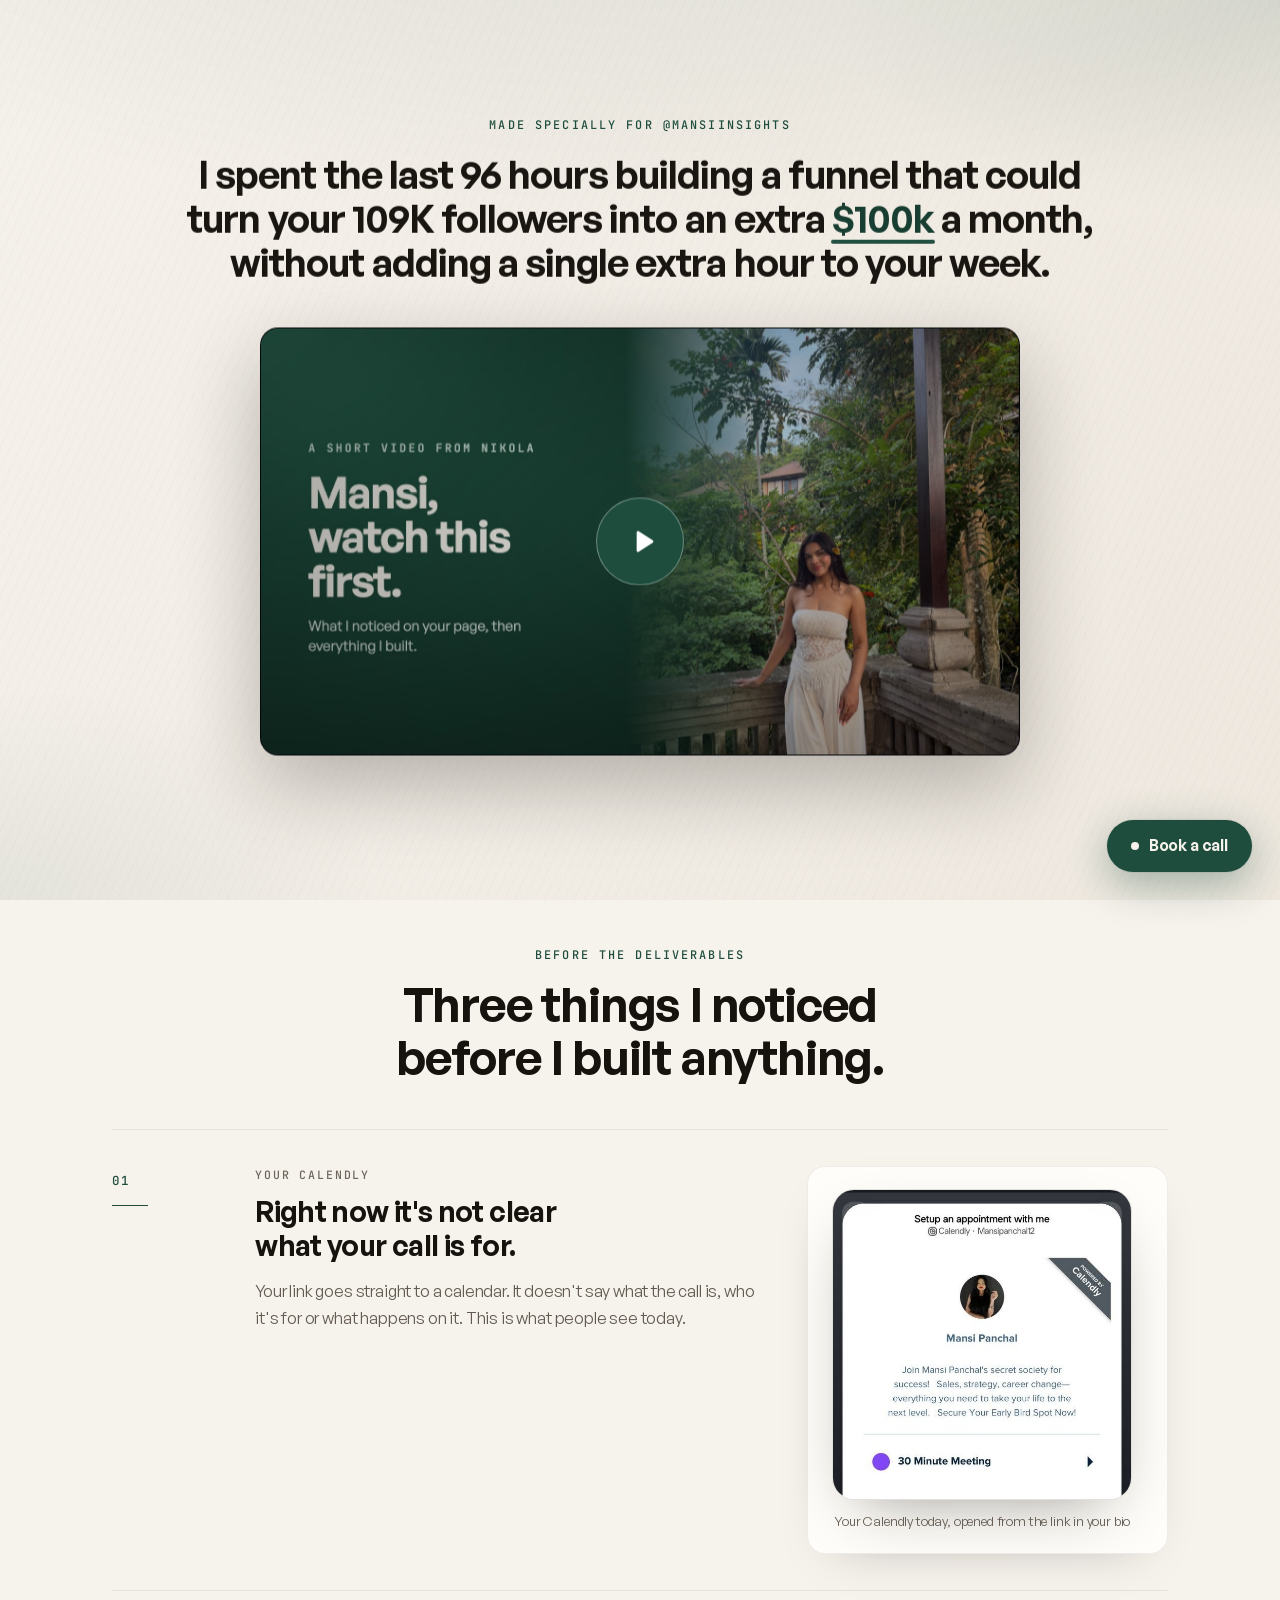
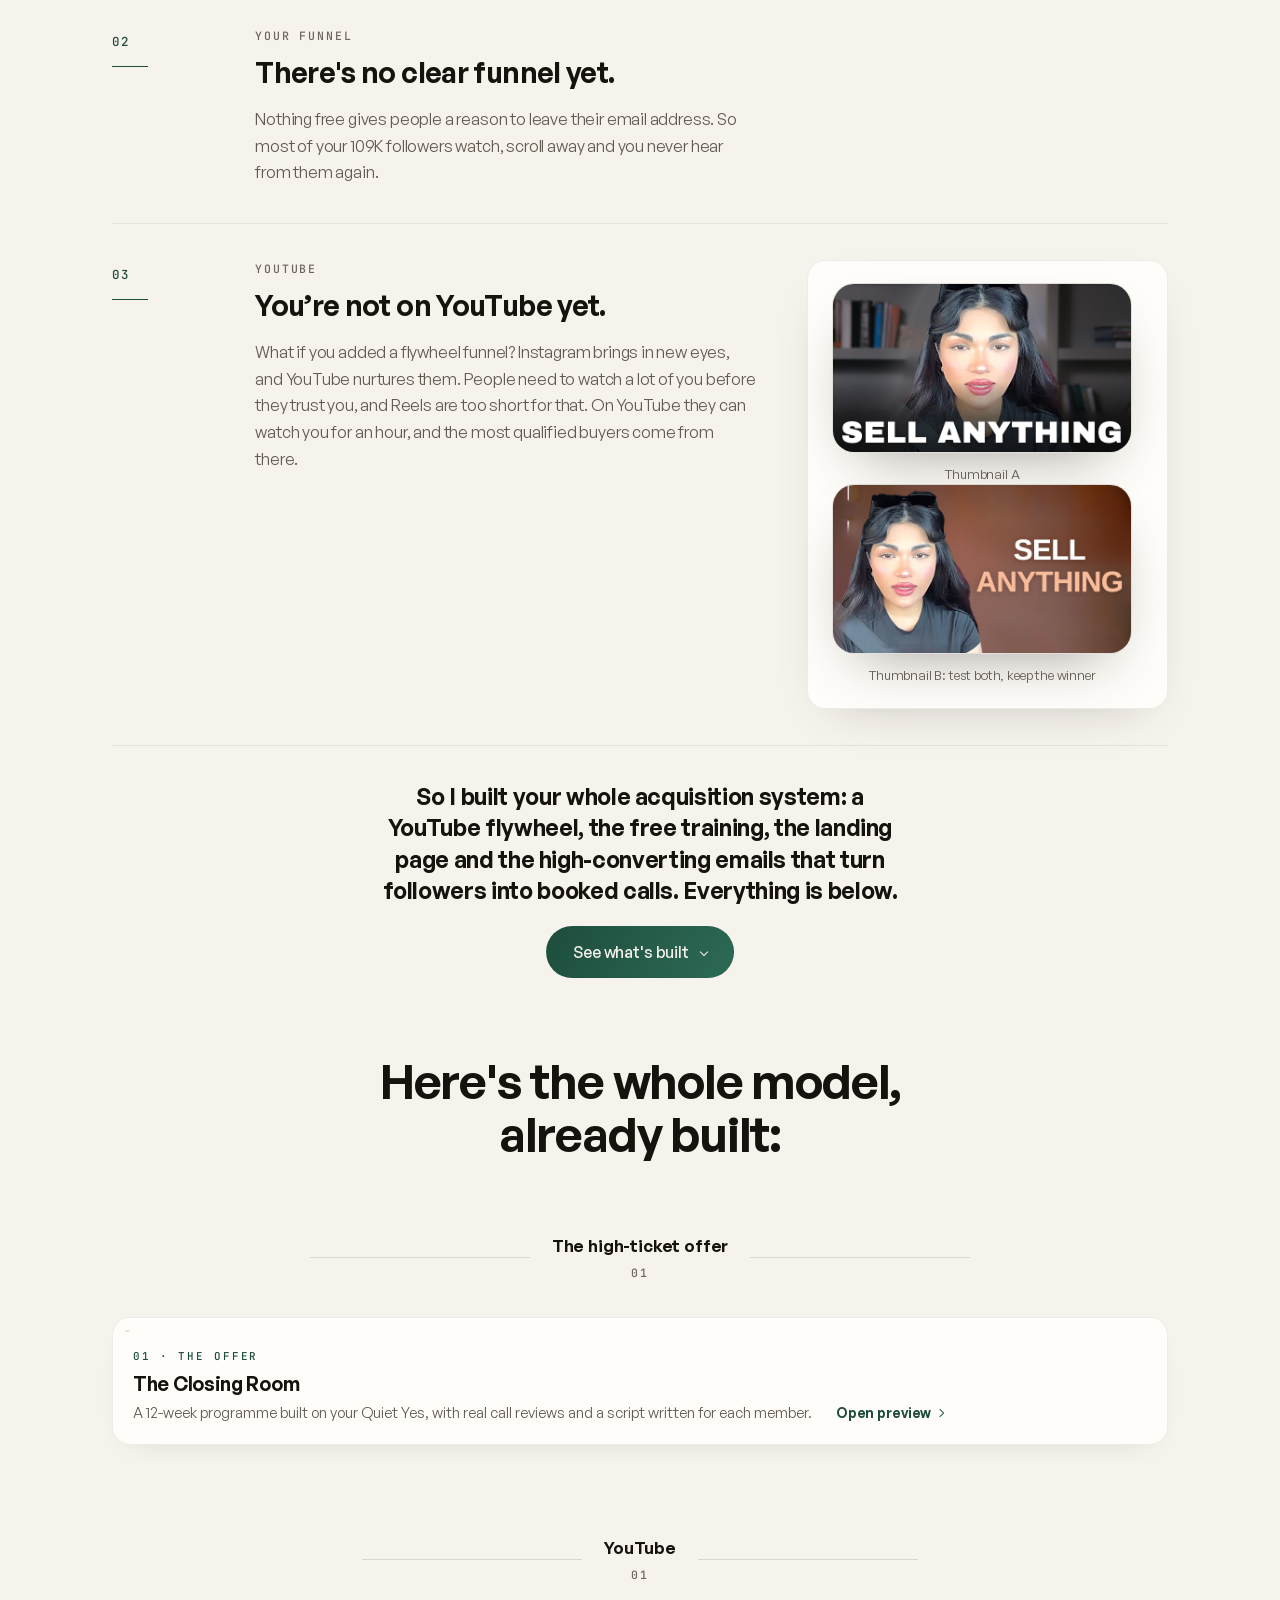
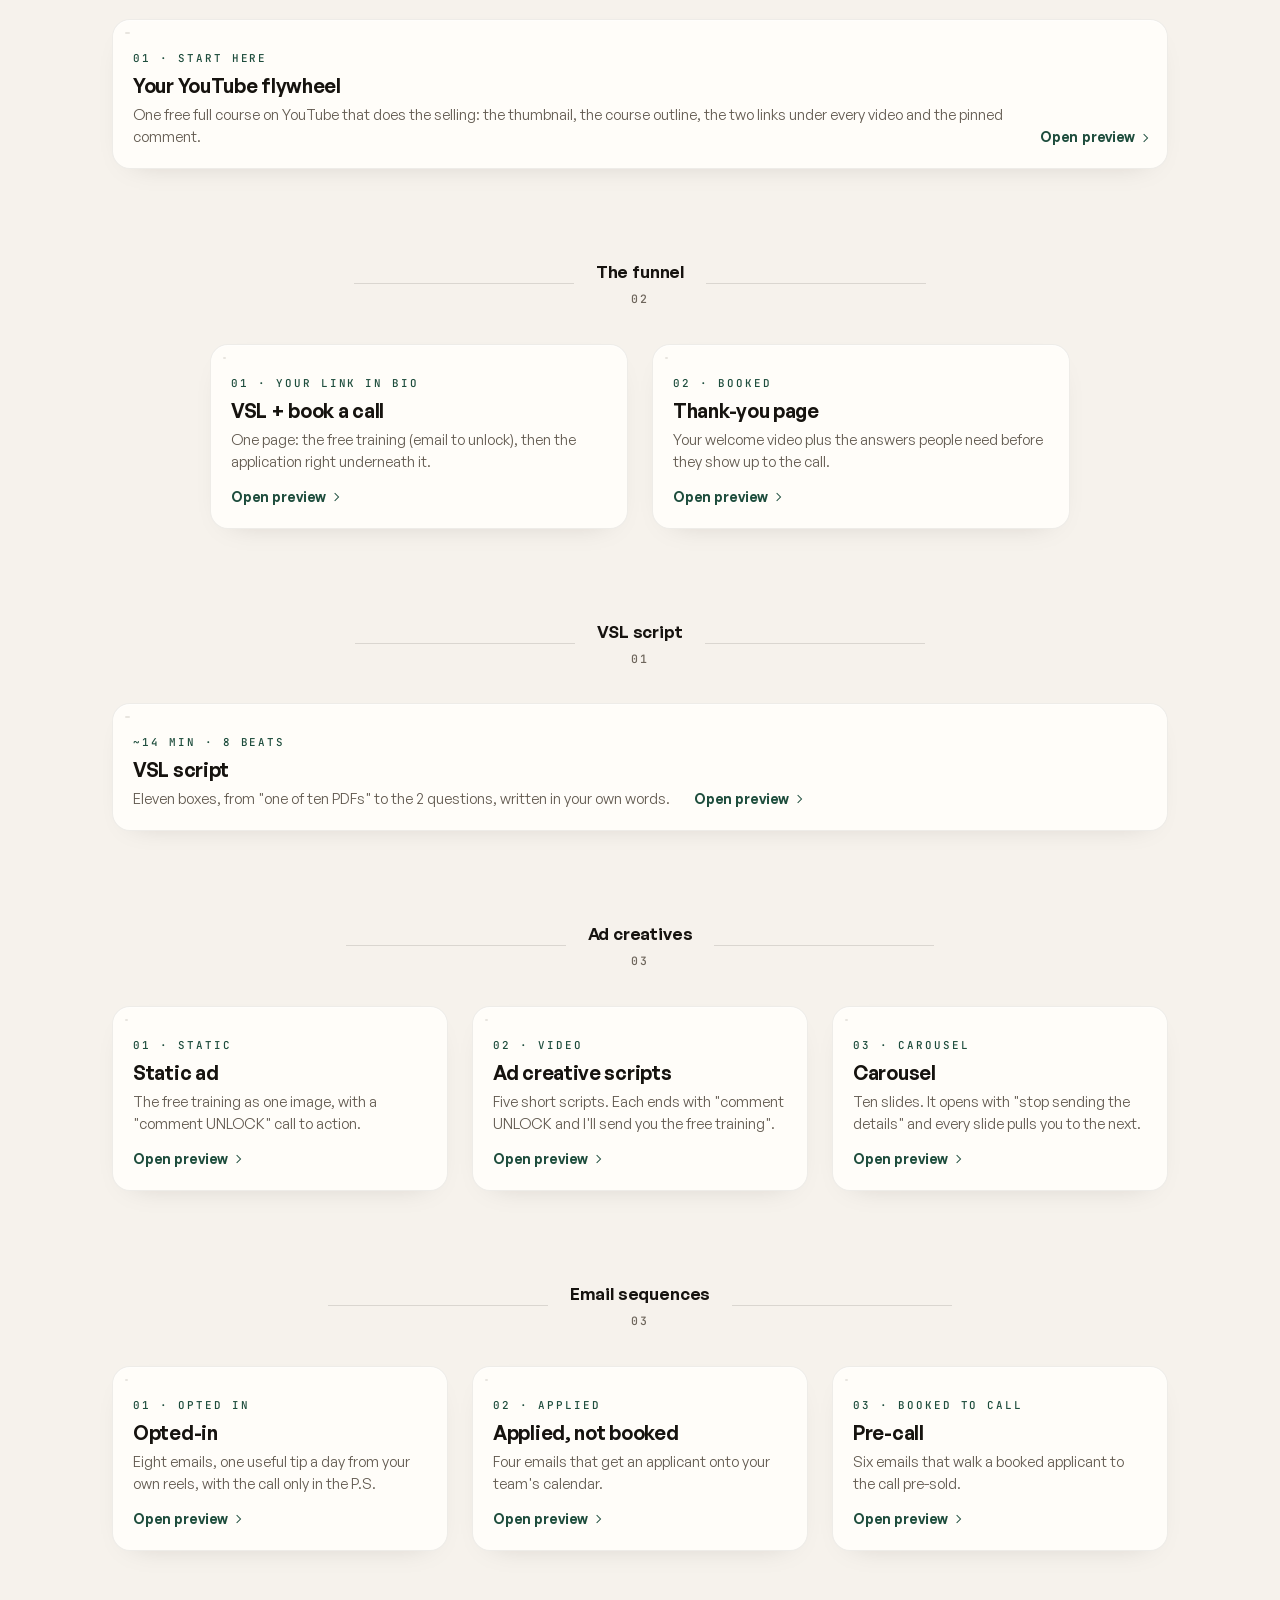
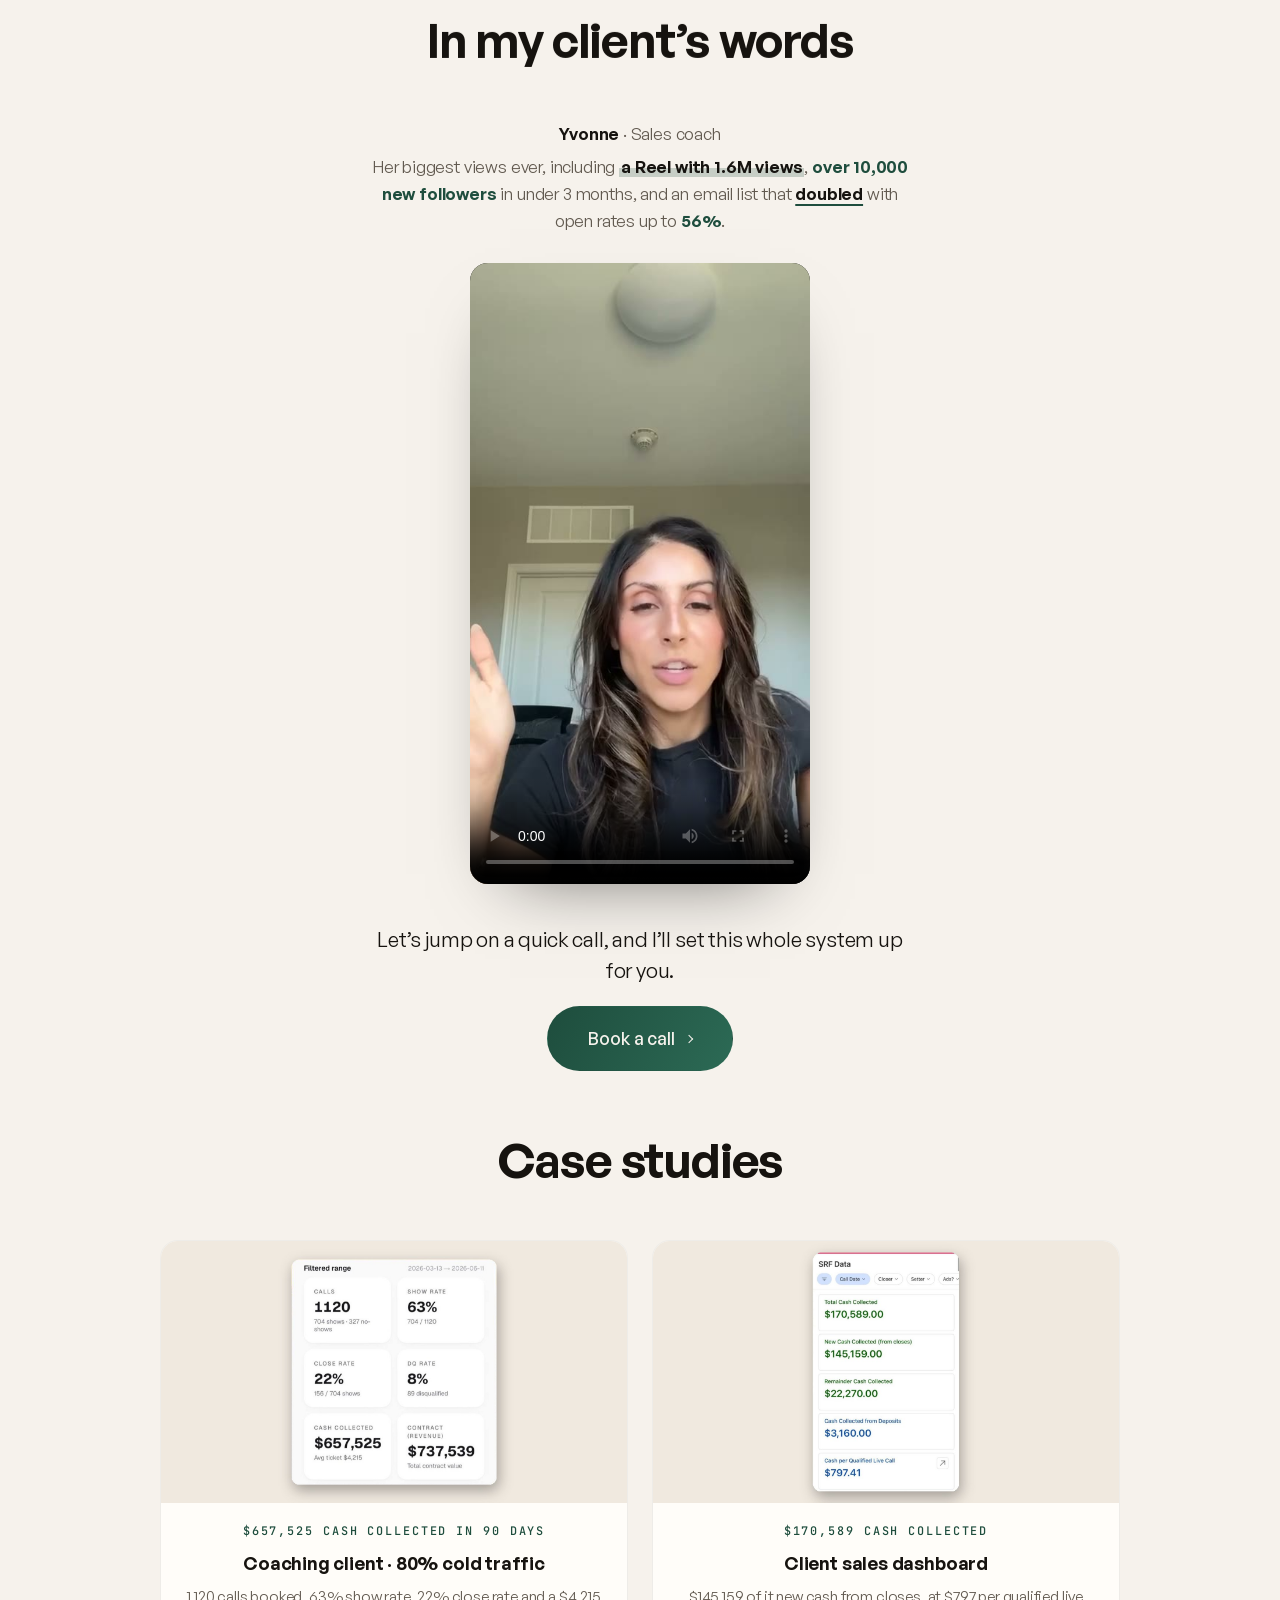
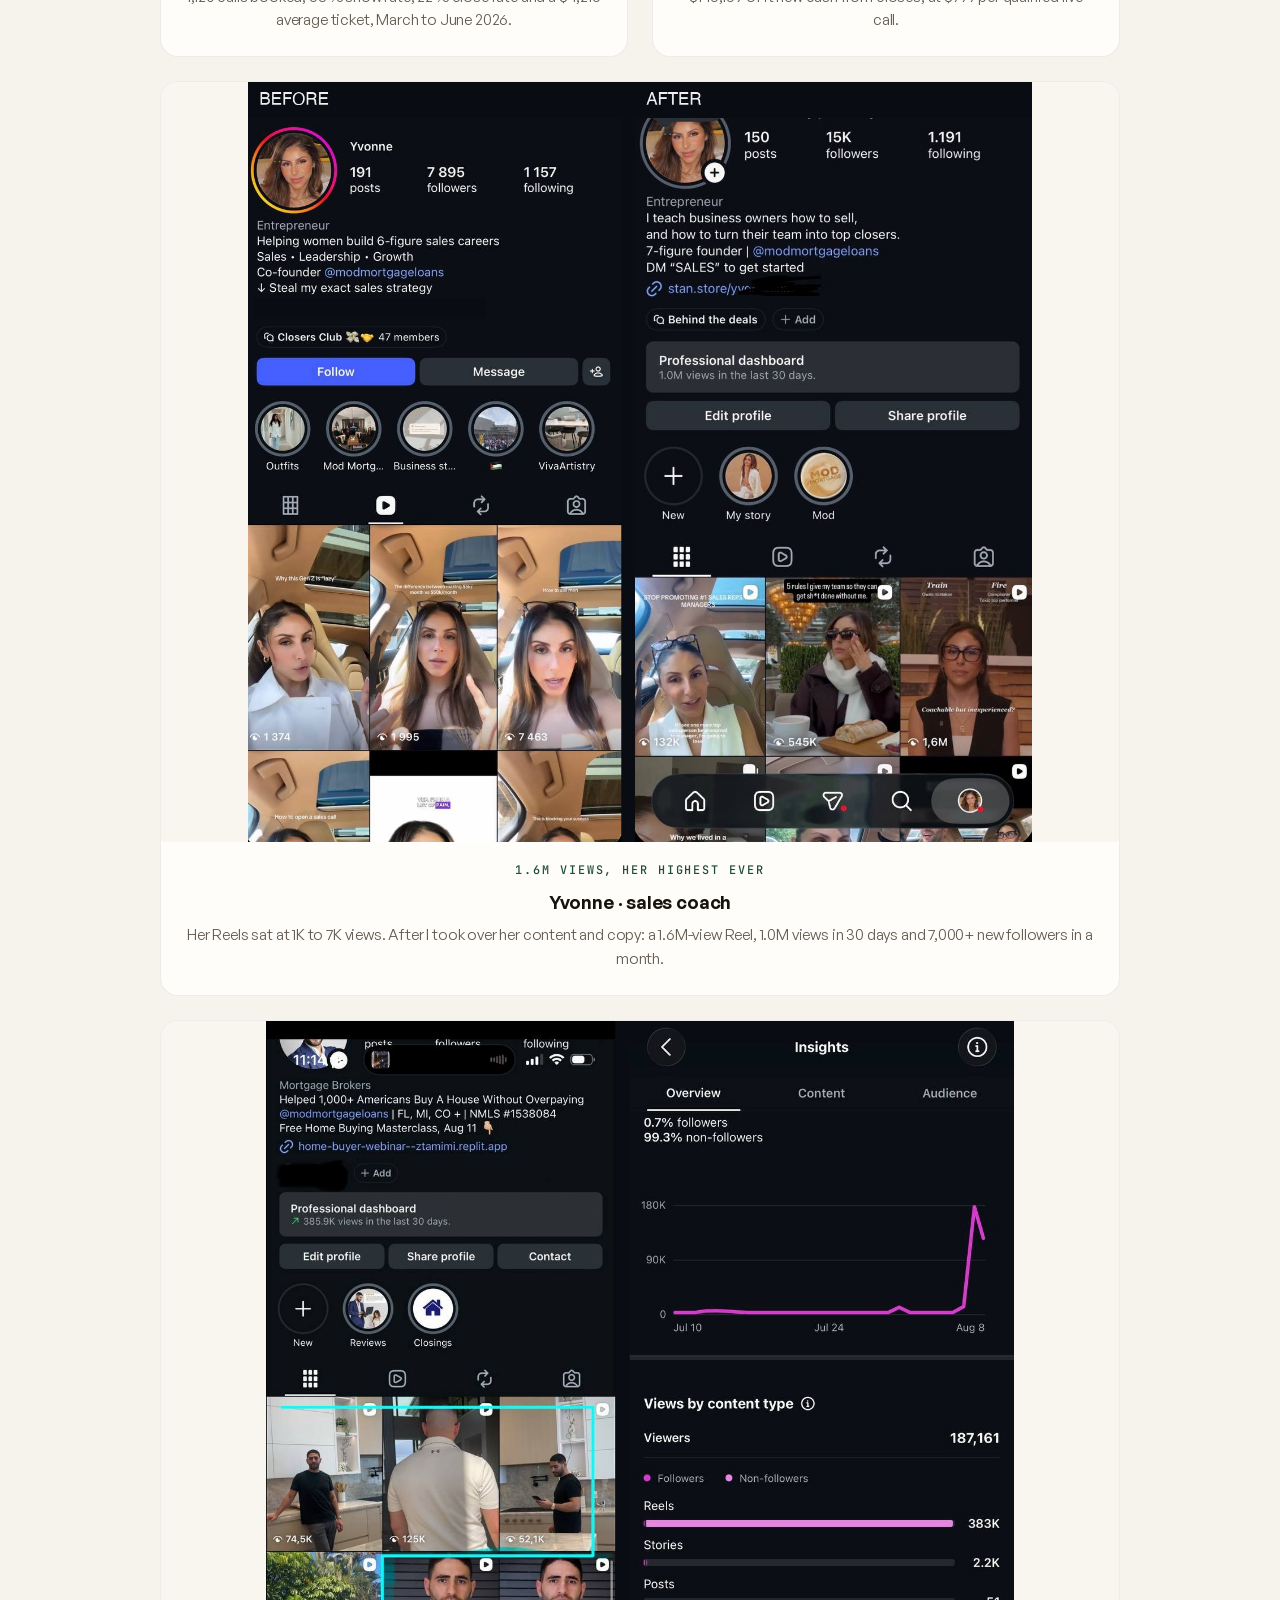
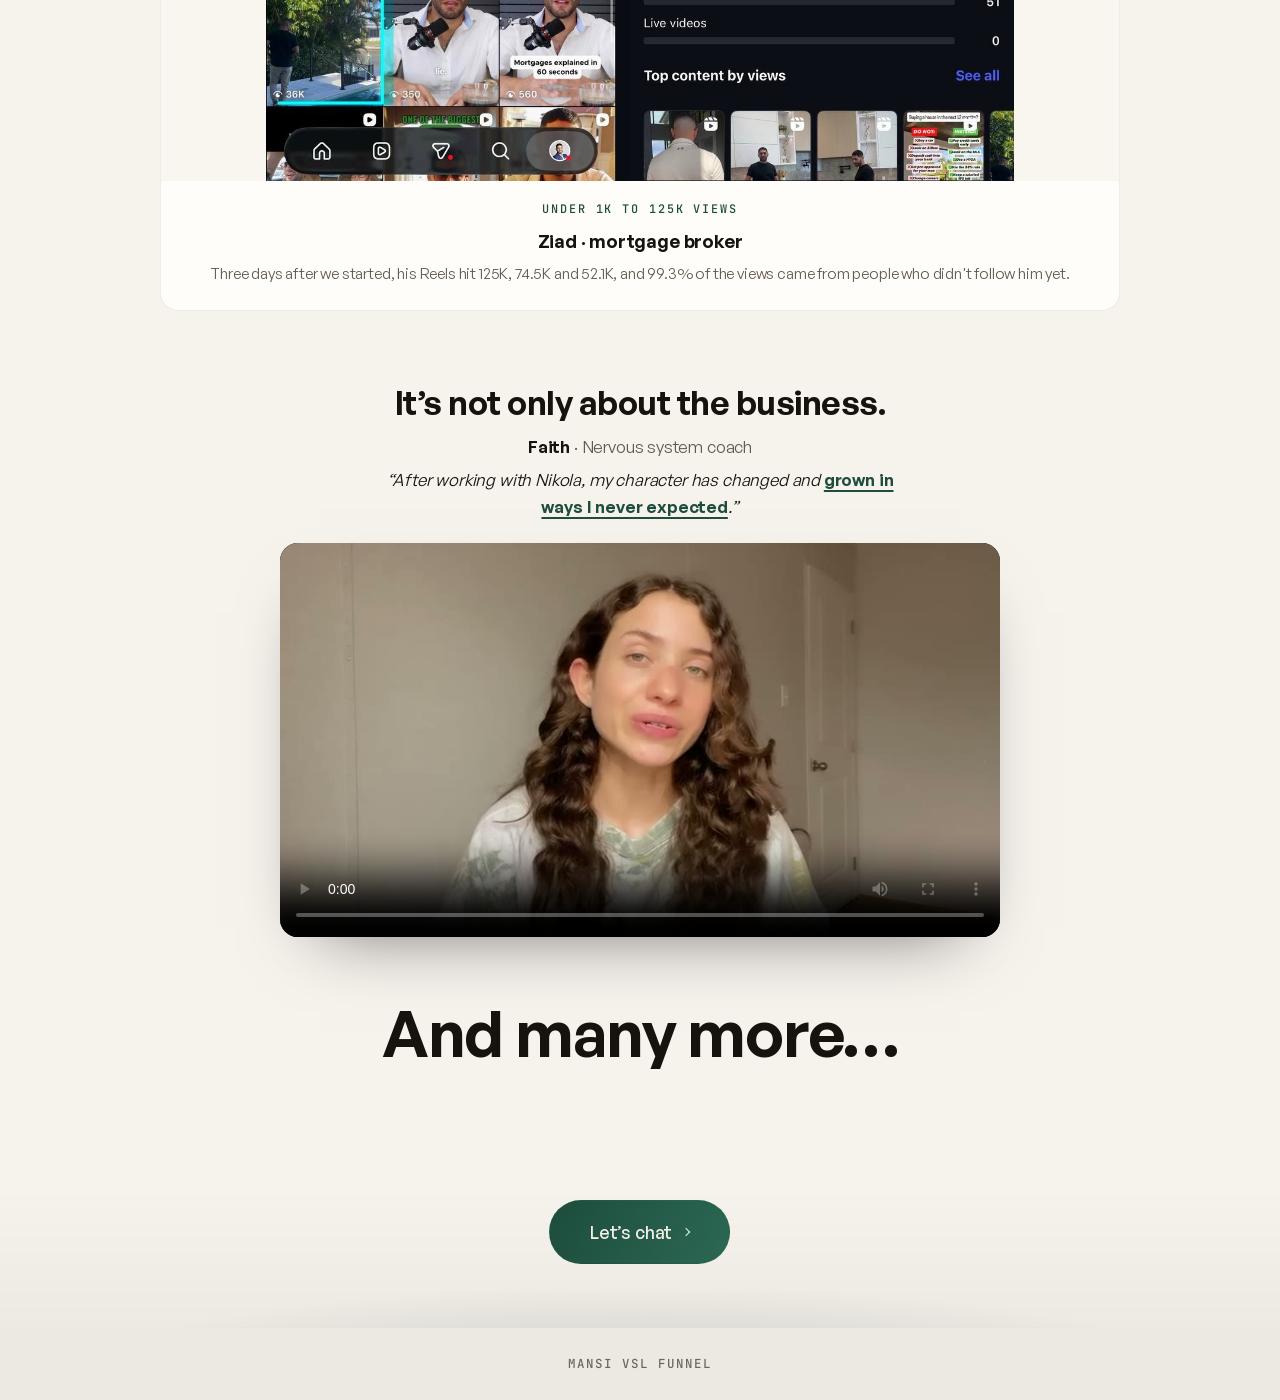
==== index.html @ 877d3e2f "Landing: Ravi-order template in Mansi colours" ====
<!doctype html>
<html lang="en">
<head>
  <meta charset="utf-8" />
  <meta name="viewport" content="width=device-width, initial-scale=1" />
  <title>Mansi VSL Funnel</title>
  <meta name="description" content="Mansi, adding an additional $100k/mo to your personal brand" />
  <meta name="robots" content="noindex" />
  <meta property="og:title" content="Mansi, adding an additional $100k/mo to your personal brand" />
  <meta property="og:description" content="Mansi, adding an additional $100k/mo to your personal brand" />
  <meta property="og:image" content="https://nikola424.github.io/for-mansi/og.png" />
  <meta property="og:image:width" content="1200" />
  <meta property="og:image:height" content="630" />
  <meta property="og:url" content="https://nikola424.github.io/for-mansi/" />
  <meta property="og:type" content="website" />
  <meta name="twitter:card" content="summary_large_image" />
  <meta name="twitter:title" content="Mansi, adding an additional $100k/mo to your personal brand" />
  <meta name="twitter:image" content="https://nikola424.github.io/for-mansi/og.png" />
  <!-- Generated per build from the PROSPECT'S logo: node scripts/make_favicon.js {folder} -->
  <link rel="icon" href="assets/img/favicon.png" type="image/png" />
  <link rel="apple-touch-icon" href="assets/img/apple-touch-icon.png" />
  <script>document.documentElement.className += " js";</script>
  <link rel="preconnect" href="https://calendly.com" crossorigin />
  <link rel="preconnect" href="https://assets.calendly.com" crossorigin />
  <link rel="stylesheet" href="assets/vendor/lenis.css" />
  <link rel="stylesheet" href="styles.css" />
  <script>
    /* ================= SENDER OPTIONS (edit these, nothing else) =================
       heroEmbed   : Loom share URL, Wistia media id/URL, or any iframe src. Empty = native player (assets/video/hero.mp4).
       calendly    : your Calendly event URL. Embedded inline in the "Book a call" section.
       mode        : "funnel" (default, prospect already sells high ticket)
                     | "unaware" (no high-ticket offer yet: shows the designed offer card, swaps the headline, and adds the on-page bridge that walks the creator from "what problem?" to "show me the funnel").
       brand       : optional agency branding. logo (path/URL) and/or name for the top-left lockup; url; footer line.
       caseStudies : optional. [{ youtube: "VIDEO_ID" | image: "path", result: "$48k in 30 days", title: "...", text: "..." }]
    ============================================================================== */
    window.PITCH_CONFIG = {
      heroEmbed: "",
      calendly: "https://calendly.com/nikola-monetisebetter/discovery",
      mode: (new URLSearchParams(location.search).get("mode") || "unaware"),
      brand: { logo: "", name: "", url: "", footer: "" },
      caseStudies: [
        { image: "assets/img/cases/funnel-90d.jpg", result: "$657,525 cash collected in 90 days", title: "Coaching client · 80% cold traffic", text: "1,120 calls booked, 63% show rate, 22% close rate and a $4,215 average ticket, March to June 2026." },
        { image: "assets/img/cases/cash-dashboard.jpg", result: "$170,589 cash collected", title: "Client sales dashboard", text: "$145,159 of it new cash from closes, at $797 per qualified live call." },
        { wide: true, image: "assets/img/cases/yvonne.jpg", result: "1.6M views, her highest ever", title: "Yvonne · sales coach", text: "Her Reels sat at 1K to 7K views. After I took over her content and copy: a 1.6M-view Reel, 1.0M views in 30 days and 7,000+ new followers in a month." },
        { wide: true, image: "assets/img/cases/ziad.jpg", result: "Under 1K to 125K views", title: "Ziad · mortgage broker", text: "Three days after we started, his Reels hit 125K, 74.5K and 52.1K, and 99.3% of the views came from people who didn't follow him yet." }
      ]
    };
  </script>
</head>
<body>
  <main id="top">
    <!-- ============================ HERO ============================ -->
    <section class="hero section" id="hero">
      <div class="agency-bar" id="agency-bar"></div>

      <!-- photo-swarm signature: overlay above the already-visible hero, pointer-events none -->
      <div class="swarm" id="swarm" aria-hidden="true">
        <div class="swarm__ph" style="--ox:-60vw;--oy:-40vh;--ix:-34vw;--iy:-18vh;--r:-8deg;left:50%;top:50%"><img src="assets/img/swarm-1.jpg" alt="" /></div>
        <div class="swarm__ph" style="--ox:60vw;--oy:-40vh;--ix:30vw;--iy:-18vh;--r:8deg;left:50%;top:50%"><img src="assets/img/swarm-2.jpg" alt="" /></div>
        <div class="swarm__ph" style="--ox:-70vw;--oy:10vh;--ix:-38vw;--iy:8vh;--r:-5deg;left:50%;top:50%"><img src="assets/img/swarm-3.jpg" alt="" /></div>
        <div class="swarm__ph" style="--ox:70vw;--oy:10vh;--ix:34vw;--iy:8vh;--r:5deg;left:50%;top:50%"><img src="assets/img/swarm-4.jpg" alt="" /></div>
        <div class="swarm__ph" style="--ox:-55vw;--oy:60vh;--ix:-26vw;--iy:34vh;--r:-6deg;left:50%;top:50%"><img src="assets/img/swarm-5.jpg" alt="" /></div>
        <div class="swarm__ph" style="--ox:55vw;--oy:60vh;--ix:22vw;--iy:34vh;--r:6deg;left:50%;top:50%"><img src="assets/img/swarm-6.jpg" alt="" /></div>
      </div>

      <div class="hero__inner container">
        <p class="eyebrow reveal">Made specially for @mansiinsights</p>
        <h1 class="hero__title reveal" data-mode="funnel">I spent the last 96 hours building a funnel that could turn your 109K followers into an extra <span class="mark">$100k</span> a month, without adding a single extra hour to your week.</h1>
        <h1 class="hero__title reveal" data-mode="unaware" hidden>I spent the last 96 hours building a funnel that could turn your 109K followers into an extra <span class="mark">$100k</span> a month, without adding a single extra hour to your week.</h1>

        <!-- Hero video: Loom / Wistia embed when PITCH_CONFIG.heroEmbed is set, else the native player -->
        <div class="hplayer reveal">
          <div class="hplayer__stage" id="hp-stage" data-state="idle">
            <video class="hplayer__video" id="hp-video" playsinline preload="metadata" muted
                   poster="assets/img/hero-poster.jpg">
              <source src="assets/video/hero.mp4" type="video/mp4" />
              <track id="hp-track" kind="captions" src="assets/video/hero.vtt" srclang="en" label="English" />
            </video>

            <span class="hplayer__scrim" aria-hidden="true"></span>

            <button class="hplayer__big" id="hp-big" type="button" aria-label="Play video">
              <span class="hplayer__big-glow" aria-hidden="true"></span>
              <svg viewBox="0 0 24 24" aria-hidden="true"><path d="M8 5.14v13.72a1 1 0 0 0 1.53.85l10.5-6.86a1 1 0 0 0 0-1.7L9.53 4.3A1 1 0 0 0 8 5.14z"/></svg>
            </button>

            <div class="hplayer__cc" id="hp-cc-text" aria-live="polite"></div>

            <div class="hplayer__bar" id="hp-bar">
              <button class="hp-btn hp-btn--pp" id="hp-play" type="button" aria-label="Play / pause">
                <svg class="hp-i-pause" viewBox="0 0 24 24" aria-hidden="true"><rect x="6" y="5" width="4" height="14" rx="1.2"/><rect x="14" y="5" width="4" height="14" rx="1.2"/></svg>
                <svg class="hp-i-play" viewBox="0 0 24 24" aria-hidden="true"><path d="M8 5.14v13.72a1 1 0 0 0 1.53.85l10.5-6.86a1 1 0 0 0 0-1.7L9.53 4.3A1 1 0 0 0 8 5.14z"/></svg>
              </button>
              <span class="hp-time" id="hp-cur">0:00</span>
              <div class="hp-scrub" id="hp-scrub" role="slider" aria-label="Seek" aria-valuemin="0" aria-valuemax="100" aria-valuenow="0" tabindex="0">
                <div class="hp-scrub__track"><div class="hp-scrub__buf" id="hp-buf"></div><div class="hp-scrub__fill" id="hp-fill"></div></div>
                <div class="hp-scrub__knob" id="hp-knob"></div>
              </div>
              <span class="hp-time hp-time--dur" id="hp-dur">0:00</span>
              <div class="hp-speed">
                <button class="hp-btn hp-btn--speed" id="hp-speed-btn" type="button" aria-label="Playback speed">1.5&times;</button>
                <div class="hp-speed__menu" id="hp-speed-menu" role="menu">
                  <button data-rate="1" type="button" role="menuitem">1&times;</button>
                  <button data-rate="1.25" type="button" role="menuitem">1.25&times;</button>
                  <button data-rate="1.5" class="is-on" type="button" role="menuitem">1.5&times;</button>
                  <button data-rate="2" type="button" role="menuitem">2&times;</button>
                </div>
              </div>
              <button class="hp-btn hp-btn--mute" id="hp-mute" type="button" aria-label="Unmute" aria-pressed="false">
                <svg class="hp-i-muted" viewBox="0 0 24 24" aria-hidden="true"><path d="M4 9v6h4l5 4V5L8 9H4z"/><path d="M17 9.5l4.5 5M21.5 9.5l-4.5 5"/></svg>
                <svg class="hp-i-sound" viewBox="0 0 24 24" aria-hidden="true"><path d="M4 9v6h4l5 4V5L8 9H4z"/><path d="M16.5 8.5a5 5 0 0 1 0 7M19 6a9 9 0 0 1 0 12"/></svg>
              </button>
              <button class="hp-btn hp-btn--full" id="hp-full" type="button" aria-label="Fullscreen">
                <svg viewBox="0 0 24 24" aria-hidden="true"><path d="M8 4H4v4M16 4h4v4M8 20H4v-4M16 20h4v-4"/></svg>
              </button>
            </div>
          </div>
        </div>

        <div class="hero__actions reveal">
          <a class="btn btn--ghost" href="#deliverables" data-mode="funnel">See the deliverables <span class="arrow-down" aria-hidden="true"></span></a>
          <a class="btn btn--ghost" href="#bridge" data-mode="unaware" hidden>Start here <span class="arrow-down" aria-hidden="true"></span></a>
        </div>
      </div>
    </section>

    <!-- ====================== BRIDGE (unaware mode only) ====================== -->
    <section class="section bridge" id="bridge" data-mode="unaware" hidden>
      <div class="container">
        <div class="bridge__head">
          <p class="eyebrow reveal">Before the deliverables</p>
          <h2 class="section__title bridge__title reveal">Three things I noticed<br />before I built anything.</h2>
        </div>

        <article class="beat reveal">
          <div class="beat__num"><span class="beat__idx">01</span><span class="beat__rule"></span></div>
          <div class="beat__copy">
            <p class="beat__kicker">Your Calendly</p>
            <h3 class="beat__title">Right now it's not clear what your call is for.</h3>
            <p class="beat__text">Your link goes straight to a calendar. It doesn't say what the call is, who it's for or what happens on it. This is what people see today.</p>
          </div>
          <div class="beat__aside">
            <figure class="shot"><img src="assets/img/her-calendly.jpg" alt="Mansi's current Calendly page, seen from her link in bio" loading="lazy" /><figcaption>Your Calendly today, opened from the link in your bio</figcaption></figure>
          </div>
        </article>

        <article class="beat reveal">
          <div class="beat__num"><span class="beat__idx">02</span><span class="beat__rule"></span></div>
          <div class="beat__copy">
            <p class="beat__kicker">Your funnel</p>
            <h3 class="beat__title">There's no clear funnel yet.</h3>
            <p class="beat__text">Nothing free gives people a reason to leave their email address. So most of your 109K followers watch, scroll away and you never hear from them again.</p>
          </div>
        </article>

        <article class="beat reveal">
          <div class="beat__num"><span class="beat__idx">03</span><span class="beat__rule"></span></div>
          <div class="beat__copy">
            <p class="beat__kicker">YouTube</p>
            <h3 class="beat__title">You&rsquo;re not on YouTube yet.</h3>
            <p class="beat__text">What if you added a flywheel funnel? Instagram brings in new eyes, and YouTube nurtures them. People need to watch a lot of you before they trust you, and Reels are too short for that. On YouTube they can watch you for an hour, and the most qualified buyers come from there.</p>
          </div>
          <div class="beat__aside">
            <figure class="shot shot--wide"><img src="assets/img/course-thumb.jpg" alt="Thumbnail for Mansi's free full course, option A" loading="lazy" /><figcaption>Thumbnail A</figcaption></figure>
            <figure class="shot shot--wide"><img src="assets/img/course-thumb-2.jpg" alt="Thumbnail for Mansi's free full course, option B" loading="lazy" /><figcaption>Thumbnail B: test both, keep the winner</figcaption></figure>
          </div>
        </article>

        <div class="bridge__close reveal">
          <p class="bridge__closing">So I built your whole acquisition system: a YouTube flywheel, the free training, the landing page and the high-converting emails that turn followers into booked calls. Everything is below.</p>
          <a class="btn btn--primary" href="#deliverables">See what's built <span class="arrow-down" aria-hidden="true"></span></a>
        </div>
      </div>
    </section>

    <!-- ======================= DELIVERABLES ======================== -->
    <section class="section deliverables" id="deliverables">
      <div class="container">
        <h2 class="section__title deliverables__title reveal" data-mode="funnel">Here are the<br />sample deliverables:</h2>
        <h2 class="section__title deliverables__title reveal" data-mode="unaware" hidden>Here's the whole model,<br />already built:</h2>

                <div class="group" data-mode="unaware" hidden>
          <div class="group__head reveal">
            <span class="group__rule"></span>
            <span class="group__meta"><span class="group__label">The high-ticket offer</span><span class="group__count">01</span></span>
            <span class="group__rule"></span>
          </div>
          <div class="grid grid--1">
            <button class="pcard pcard--wide reveal" data-title="The high-ticket offer" data-embed="offer/?v=1792692544">
              <span class="thumb thumb--wide"><span class="thumb__bar"><i></i><i></i><i></i><span class="thumb__url">closingroom.ae/the-closing-room</span></span><img class="thumb__img" src="assets/img/offer-preview.jpg" alt="The Closing Room preview" loading="lazy" /></span>
              <span class="pcard__body"><span><span class="pcard__kicker">01 · The offer</span><span class="pcard__title">The Closing Room</span><span class="pcard__desc">A 12-week programme built on your Quiet Yes, with real call reviews and a script written for each member.</span></span><span class="pcard__link">Open preview <span class="arrow" aria-hidden="true"></span></span></span>
            </button>
          </div>
        </div>

        <div class="group">
          <div class="group__head reveal">
            <span class="group__rule"></span>
            <span class="group__meta"><span class="group__label">YouTube</span><span class="group__count">01</span></span>
            <span class="group__rule"></span>
          </div>
          <div class="grid grid--1">
            <button class="pcard pcard--wide reveal" data-title="Your YouTube flywheel" data-embed="youtube-flywheel/?v=1792692544">
              <span class="thumb thumb--wide"><span class="thumb__bar"><i></i><i></i><i></i><span class="thumb__url">your free full course</span></span><img class="thumb__img" src="assets/img/flywheel-preview.jpg" alt="YouTube flywheel preview" loading="lazy" /></span>
              <span class="pcard__body"><span><span class="pcard__kicker">01 · Start here</span><span class="pcard__title">Your YouTube flywheel</span><span class="pcard__desc">One free full course on YouTube that does the selling: the thumbnail, the course outline, the two links under every video and the pinned comment.</span></span><span class="pcard__link">Open preview <span class="arrow" aria-hidden="true"></span></span></span>
            </button>
          </div>
        </div>

        <div class="group">
          <div class="group__head reveal">
            <span class="group__rule"></span>
            <span class="group__meta"><span class="group__label">The funnel</span><span class="group__count">02</span></span>
            <span class="group__rule"></span>
          </div>
          <div class="grid grid--2">
            <button class="pcard reveal" data-title="VSL + book a call" data-embed="vsl/?v=1792692544">
              <span class="thumb"><span class="thumb__bar"><i></i><i></i><i></i><span class="thumb__url">closingroom.ae/training</span></span><img class="thumb__img" src="assets/img/vsl-preview.jpg?v=1792692544" alt="VSL sales page preview" loading="lazy" /></span>
              <span class="pcard__body"><span><span class="pcard__kicker">01 · Your link in bio</span><span class="pcard__title">VSL + book a call</span><span class="pcard__desc">One page: the free training (email to unlock), then the application right underneath it.</span></span><span class="pcard__link">Open preview <span class="arrow" aria-hidden="true"></span></span></span>
            </button>
            <button class="pcard reveal" data-title="Thank-you page" data-embed="thank-you/?v=1792692544">
              <span class="thumb"><span class="thumb__bar"><i></i><i></i><i></i><span class="thumb__url">closingroom.ae/booked</span></span><img class="thumb__img" src="assets/img/thankyou-preview.jpg" alt="Thank-you page preview" loading="lazy" /></span>
              <span class="pcard__body"><span><span class="pcard__kicker">02 · Booked</span><span class="pcard__title">Thank-you page</span><span class="pcard__desc">Your welcome video plus the answers people need before they show up to the call.</span></span><span class="pcard__link">Open preview <span class="arrow" aria-hidden="true"></span></span></span>
            </button>
          </div>
        </div>

        <div class="group">
          <div class="group__head reveal">
            <span class="group__rule"></span>
            <span class="group__meta"><span class="group__label">VSL script</span><span class="group__count">01</span></span>
            <span class="group__rule"></span>
          </div>
          <div class="grid grid--1">
            <button class="pcard pcard--wide reveal" data-title="VSL script" data-embed="vsl-script/?v=1792692544">
              <span class="thumb thumb--wide"><span class="thumb__bar"><i></i><i></i><i></i><span class="thumb__url">script · 8 beats</span></span><img class="thumb__img" src="assets/img/vslscript-preview.jpg" alt="VSL script preview" loading="lazy" /></span>
              <span class="pcard__body"><span><span class="pcard__kicker">~14 min · 8 beats</span><span class="pcard__title">VSL script</span><span class="pcard__desc">Eleven boxes, from "one of ten PDFs" to the 2 questions, written in your own words.</span></span><span class="pcard__link">Open preview <span class="arrow" aria-hidden="true"></span></span></span>
            </button>
          </div>
        </div>

        <div class="group">
          <div class="group__head reveal">
            <span class="group__rule"></span>
            <span class="group__meta"><span class="group__label">Ad creatives</span><span class="group__count">03</span></span>
            <span class="group__rule"></span>
          </div>
          <div class="grid grid--3">
            <button class="pcard reveal" data-title="Static ad" data-embed="static-ad/?v=1792692544" data-noanim>
              <span class="thumb"><span class="thumb__bar"><i></i><i></i><i></i><span class="thumb__url">instagram.com/mansiinsights</span></span><img class="thumb__img" src="assets/img/static-ad-preview.jpg" alt="Static ad preview" loading="lazy" /></span>
              <span class="pcard__body"><span><span class="pcard__kicker">01 · Static</span><span class="pcard__title">Static ad</span><span class="pcard__desc">The free training as one image, with a "comment UNLOCK" call to action.</span></span><span class="pcard__link">Open preview <span class="arrow" aria-hidden="true"></span></span></span>
            </button>
            <button class="pcard reveal" data-title="Ad creative scripts" data-embed="ad-scripts/?v=1792692544">
              <span class="thumb"><span class="thumb__bar"><i></i><i></i><i></i><span class="thumb__url">scripts · 5 angles</span></span><img class="thumb__img" src="assets/img/adscripts-preview.jpg" alt="Ad creative scripts preview" loading="lazy" /></span>
              <span class="pcard__body"><span><span class="pcard__kicker">02 · Video</span><span class="pcard__title">Ad creative scripts</span><span class="pcard__desc">Five short scripts. Each ends with "comment UNLOCK and I'll send you the free training".</span></span><span class="pcard__link">Open preview <span class="arrow" aria-hidden="true"></span></span></span>
            </button>
            <button class="pcard reveal" data-title="Instagram carousel" data-embed="carousel/phone/?v=1792692544" data-noanim>
              <span class="thumb"><span class="thumb__bar"><i></i><i></i><i></i><span class="thumb__url">instagram.com/mansiinsights</span></span><img class="thumb__img" src="assets/img/carousel-preview.jpg" alt="Carousel preview" loading="lazy" /></span>
              <span class="pcard__body"><span><span class="pcard__kicker">03 · Carousel</span><span class="pcard__title">Carousel</span><span class="pcard__desc">Ten slides. It opens with "stop sending the details" and every slide pulls you to the next.</span></span><span class="pcard__link">Open preview <span class="arrow" aria-hidden="true"></span></span></span>
            </button>
          </div>
        </div>

        <div class="group">
          <div class="group__head reveal">
            <span class="group__rule"></span>
            <span class="group__meta"><span class="group__label">Email sequences</span><span class="group__count">03</span></span>
            <span class="group__rule"></span>
          </div>
          <div class="grid grid--3">
            <button class="pcard reveal" data-title="Opted-in email sequence" data-embed="opted-in/?v=1792692544">
              <span class="thumb"><span class="thumb__bar"><i></i><i></i><i></i><span class="thumb__url">sequence · 8 emails</span></span><img class="thumb__img" src="assets/img/optedin-preview.jpg" alt="Opted-in preview" loading="lazy" /></span>
              <span class="pcard__body"><span><span class="pcard__kicker">01 · Opted in</span><span class="pcard__title">Opted-in</span><span class="pcard__desc">Eight emails, one useful tip a day from your own reels, with the call only in the P.S.</span></span><span class="pcard__link">Open preview <span class="arrow" aria-hidden="true"></span></span></span>
            </button>
            <button class="pcard reveal" data-title="Applied-not-booked email sequence" data-embed="applied-not-booked/?v=1792692544">
              <span class="thumb"><span class="thumb__bar"><i></i><i></i><i></i><span class="thumb__url">sequence · 4 emails</span></span><img class="thumb__img" src="assets/img/anb-preview.jpg" alt="Applied, not booked preview" loading="lazy" /></span>
              <span class="pcard__body"><span><span class="pcard__kicker">02 · Applied</span><span class="pcard__title">Applied, not booked</span><span class="pcard__desc">Four emails that get an applicant onto your team's calendar.</span></span><span class="pcard__link">Open preview <span class="arrow" aria-hidden="true"></span></span></span>
            </button>
            <button class="pcard reveal" data-title="Pre-call email sequence" data-embed="pre-call/?v=1792692544">
              <span class="thumb"><span class="thumb__bar"><i></i><i></i><i></i><span class="thumb__url">sequence · 6 emails</span></span><img class="thumb__img" src="assets/img/precall-preview.jpg" alt="Pre-call preview" loading="lazy" /></span>
              <span class="pcard__body"><span><span class="pcard__kicker">03 · Booked to call</span><span class="pcard__title">Pre-call</span><span class="pcard__desc">Six emails that walk a booked applicant to the call pre-sold.</span></span><span class="pcard__link">Open preview <span class="arrow" aria-hidden="true"></span></span></span>
            </button>
          </div>
        </div>
      </div>
    </section>

    <!-- ========================= CLIENT TESTIMONIAL ========================= -->
    <section class="section testimonial" id="testimonial">
      <div class="container">
        <h2 class="section__title case-studies__title reveal">In my client&rsquo;s words</h2>
        <div class="vt-head reveal">
          <p class="vt-who"><b>Yvonne</b> &middot; Sales coach</p>
          <p class="vt-desc">Her biggest views ever, including <span class="hl-bg">a Reel with 1.6M views</span>, <span class="hl">over 10,000 new followers</span> in under 3 months, and an email list that <u class="ul">doubled</u> with open rates up to <span class="hl">56%</span>.</p>
        </div>
        <figure class="vt reveal">
          <video controls playsinline preload="metadata" poster="assets/img/testimonial-poster.jpg" src="assets/video/testimonial.mp4"></video>
        </figure>
        <div class="vt-cta reveal"><p class="vt-cta__line">Let&rsquo;s jump on a quick call, and I&rsquo;ll set this whole system up for you.</p><a class="btn btn--primary" href="https://calendly.com/nikola-monetisebetter/discovery" target="_blank" rel="noopener">Book a call <span class="arrow" aria-hidden="true"></span></a></div>
      </div>
      <style>
        .vt-cta { display: flex; flex-direction: column; align-items: center; gap: 20px; margin-top: 40px; text-align: center; }
        .vt-cta__line { margin: 0; max-width: 46ch; font-size: clamp(1.1rem, 2.2vw, 1.3rem); line-height: 1.5; color: var(--text); }
        .vt-cta .btn { font-size: 1.1rem; padding: 18px 40px; }
        .testimonial { padding-top: 0; }
        .vt-head { max-width: 760px; margin: 0 auto 28px; text-align: center; display: grid; gap: 8px; }
        .vt-who { margin: 0; font-size: 1.05rem; color: var(--text-2); }
        .vt-who b { color: var(--text); }
        .vt-desc { margin: 0 auto; max-width: 54ch; font-size: 1.05rem; line-height: 1.6; color: var(--text-2); }
        .vt-desc .hl, .vt-desc .hl-bg, .vt-desc .ul { font-weight: 700; color: var(--text); }
        .vt-desc .hl { color: var(--accent); }
        .vt-desc .hl-bg { background: linear-gradient(transparent 55%, color-mix(in srgb, var(--accent) 22%, transparent) 55%); padding: 0 2px; }
        .vt-desc .ul { text-decoration: underline; text-decoration-color: var(--accent); text-decoration-thickness: 2px; text-underline-offset: 4px; }
        .vt { max-width: 340px; margin: 0 auto; display: grid; gap: 16px; }
        .vt video { width: 100%; aspect-ratio: 464 / 848; border-radius: var(--radius); background: #000; display: block; box-shadow: 0 30px 70px -40px rgba(0,0,0,.6); }
        .vt figcaption { text-align: center; font-size: 1rem; line-height: 1.55; color: var(--text-2); }
      </style>
    </section>

    <section class="section case-studies" id="case-studies">
      <div class="container">
        <h2 class="section__title case-studies__title reveal">Case studies</h2>
        <div class="cs-grid"></div>
        <div class="faith reveal">
          <p class="faith-k">It&rsquo;s not only about the business.</p>
          <p class="faith-who"><b>Faith</b> &middot; Nervous system coach</p>
          <p class="faith-desc">&ldquo;After working with Nikola, my character has changed and <span class="fu fu--b">grown in ways I never expected</span>.&rdquo;</p>
          <video controls playsinline preload="metadata" poster="assets/img/faith-poster.jpg" src="assets/video/faith.mp4"></video>
        </div>
        <style>
          .faith { max-width: 720px; margin: clamp(48px, 8vh, 80px) auto 0; text-align: center; display: grid; gap: 8px; }
          .faith-k { margin: 0 0 4px; font-family: var(--display); font-weight: 700; font-size: clamp(1.5rem, 3.5vw, 2.1rem); letter-spacing: -0.015em; line-height: 1.15; color: var(--text); }
          .faith-who { margin: 0; font-size: 1.05rem; color: var(--text-2); }
          .faith-who b { color: var(--text); }
          .faith-desc { margin: 0 auto 14px; max-width: 54ch; font-size: 1.05rem; line-height: 1.6; color: var(--text-2); }
          .faith-desc { font-style: italic; color: var(--text); }
          .faith .fu { text-decoration: underline; text-decoration-color: var(--accent); text-decoration-thickness: 3px; text-underline-offset: 6px; }
          .faith .fu--b { font-weight: 700; font-style: normal; color: var(--accent); text-decoration-thickness: 2px; text-underline-offset: 4px; }
          .faith video { width: 100%; aspect-ratio: 848 / 464; border-radius: var(--radius); background: #000; display: block; box-shadow: 0 30px 70px -40px rgba(0,0,0,.6); }
        </style>
        <p class="cs-more reveal">And many more&hellip;</p>
        <style>.cs-more { margin: clamp(40px, 7vh, 72px) 0 0; text-align: center; font-family: var(--display); font-weight: 700; font-size: clamp(2.2rem, 6vw, 4rem); letter-spacing: -0.02em; line-height: 1.05; color: var(--text); }</style>
      </div>
    </section>

    <section class="section cta" id="cta">
      <div class="container cta__wrap">
        <a class="btn btn--primary cta__btn reveal" href="https://calendly.com/nikola-monetisebetter/discovery" target="_blank" rel="noopener">Let&rsquo;s chat <span class="arrow" aria-hidden="true"></span></a>
        <style>.cta__btn { margin-top: 8px; font-size: 1.1rem; padding: 18px 40px; }</style>
      </div>
    </section>
  </main>

  <!-- ========================== STICKY CTA ======================== -->
  <a class="stickycta" id="sticky-cta" href="https://calendly.com/nikola-monetisebetter/discovery" target="_blank" rel="noopener">
    <span class="stickycta__dot" aria-hidden="true"></span>
    <span class="stickycta__label">Book a call</span>
  </a>

  <!-- ============================ FOOTER ========================== -->
  <footer class="footer">
    <div class="container footer__inner">
      <span class="footer__note" id="footer-note">Mansi VSL Funnel</span>
    </div>
  </footer>

  <!-- ============================ LIGHTBOX ======================== -->
  <div class="lightbox" id="lightbox" aria-hidden="true" role="dialog" aria-modal="true" aria-label="Deliverable preview">
    <button class="lightbox__close" id="lightbox-close" aria-label="Close preview">&times;</button>
    <div class="lightbox__inner">
      <div class="lightbox__stage" id="lightbox-stage"></div>
      <p class="lightbox__title" id="lightbox-title"></p>
    </div>
  </div>

  <script>
    // mode switch (funnel | unaware): an element shows when its data-mode list contains the mode
    (function () {
      var m = (window.PITCH_CONFIG && window.PITCH_CONFIG.mode) || "funnel";
      document.querySelectorAll("[data-mode]").forEach(function (el) { el.hidden = el.getAttribute("data-mode").split(/\s+/).indexOf(m) === -1; });
    })();
  </script>
  <script src="assets/vendor/lenis.min.js"></script>
  <script src="assets/vendor/gsap.min.js"></script>
  <script src="assets/vendor/ScrollTrigger.min.js"></script>
  <script src="main.js"></script>
</body>
</html>
---- assets/vendor/lenis.css ----
html.lenis,html.lenis body{height:auto}.lenis.lenis-smooth{scroll-behavior:auto!important}.lenis.lenis-smooth [data-lenis-prevent]{overscroll-behavior:contain}.lenis.lenis-stopped{overflow:hidden}.lenis.lenis-smooth iframe{pointer-events:none}
---- styles.css ----
/* =========================================================================
   Mansi Panchal · pitch site (system A, Nikola's wrapper)
   Light, quiet luxury: warm ivory paper, ink, one deep emerald (her
   green-suit portrait). General Sans + JetBrains Mono eyebrows.
   ========================================================================= */

@font-face { font-family: "General Sans"; src: url("assets/fonts/general-sans-400.woff2") format("woff2"); font-weight: 400; font-style: normal; font-display: swap; }
@font-face { font-family: "General Sans"; src: url("assets/fonts/general-sans-500.woff2") format("woff2"); font-weight: 500; font-style: normal; font-display: swap; }
@font-face { font-family: "General Sans"; src: url("assets/fonts/general-sans-600.woff2") format("woff2"); font-weight: 600 700; font-style: normal; font-display: swap; }
@font-face { font-family: "JetBrains Mono"; src: url("assets/fonts/jbmono-500.woff2") format("woff2"); font-weight: 400 600; font-style: normal; font-display: swap; }

:root {
  --bg: #f6f2ec;
  --bg-2: #efe9e0;
  --surface: #fffdf9;
  --surface-2: #f9f5ef;
  --line: rgba(22, 19, 15, 0.12);
  --line-soft: rgba(22, 19, 15, 0.07);

  --text: #16130f;
  --text-2: #625a50;
  --text-3: #6e665c;

  --accent: #1e4d3d;
  --accent-2: #2c6a55;
  --accent-deep: #153a2e;
  --accent-ink: #f6f2ec;
  --accent-soft: rgba(30, 77, 61, 0.10);

  --font: "General Sans", -apple-system, BlinkMacSystemFont, "SF Pro Display", "Segoe UI", Roboto, Helvetica, Arial, sans-serif;
  --display: "General Sans", -apple-system, BlinkMacSystemFont, sans-serif;
  --mono: "JetBrains Mono", ui-monospace, SFMono-Regular, Menlo, monospace;

  --container: 1120px;
  --gutter: clamp(20px, 5vw, 32px);
  --section-y: clamp(48px, 7vh, 84px);
  --radius: 18px;
  --ease: cubic-bezier(0.16, 1, 0.3, 1);
}

/* --------------------------------- Base --------------------------------- */
[hidden] { display: none !important; } /* mode-switched elements must stay hidden even when a component sets display */
* { box-sizing: border-box; }
html { background: var(--bg); -webkit-text-size-adjust: 100%; }
/* page canvas: light corner tech-frame accents + brushed diagonal streaks (gradients.md #10 + #9) */
body::before { content: ""; position: fixed; inset: 0; z-index: -2; pointer-events: none;
  background:
    radial-gradient(60% 40% at 100% 0%, rgba(30, 77, 61, 0.10), transparent 60%),
    radial-gradient(50% 40% at 0% 100%, rgba(30, 77, 61, 0.07), transparent 60%),
    repeating-linear-gradient(115deg, rgba(22, 19, 15, 0.018) 0 1px, transparent 1px 9px),
    linear-gradient(115deg, var(--bg), var(--bg-2)); }
body::after { content: ""; position: fixed; inset: 0; z-index: -1; pointer-events: none; opacity: 0.035;
  background-image: url("data:image/svg+xml,%3Csvg xmlns='http://www.w3.org/2000/svg' width='140' height='140'%3E%3Cfilter id='n'%3E%3CfeTurbulence type='fractalNoise' baseFrequency='0.8' numOctaves='2' stitchTiles='stitch'/%3E%3C/filter%3E%3Crect width='100%25' height='100%25' filter='url(%23n)'/%3E%3C/svg%3E"); background-size: 140px 140px; }
body {
  margin: 0;
  background: transparent;
  color: var(--text);
  font-family: var(--font);
  font-size: 17px;
  line-height: 1.5;
  letter-spacing: -0.01em;
  -webkit-font-smoothing: antialiased;
  -moz-osx-font-smoothing: grayscale;
  overflow-x: hidden;
}
img, svg { display: block; max-width: 100%; }
a { color: inherit; text-decoration: none; }
::selection { background: var(--accent); color: var(--accent-ink); }

.container {
  width: 100%;
  max-width: var(--container);
  margin-inline: auto;
  padding-inline: var(--gutter);
}
.section { padding-block: var(--section-y); position: relative; }

/* ------------------------------ Typography ------------------------------ */
.eyebrow {
  margin: 0 0 18px;
  font-family: var(--mono);
  font-size: 0.74rem;
  font-weight: 500;
  letter-spacing: 0.18em;
  text-transform: uppercase;
  color: var(--accent);
}
.section__title {
  margin: 0;
  font-family: var(--display);
  font-size: clamp(2rem, 5vw, 3rem);
  font-weight: 700;
  line-height: 1.1;
  letter-spacing: -0.025em;
}

/* Small directional arrows */
.arrow, .arrow-down {
  display: inline-block;
  width: 6px;
  height: 6px;
  border-right: 1.6px solid currentColor;
  border-bottom: 1.6px solid currentColor;
  vertical-align: middle;
  margin-left: 7px;
  transition: transform 0.3s var(--ease);
}
.arrow { transform: rotate(-45deg); }
.arrow-down { transform: rotate(45deg); margin-left: 8px; }

/* -------------------------------- Reveal -------------------------------- */
.reveal {
  opacity: 0;
  transform: translateY(28px) scale(0.985);
  transition: opacity 1s var(--ease), transform 1s var(--ease);
  will-change: opacity, transform;
}
.reveal.is-in { opacity: 1; transform: none; }
.hero__inner .reveal:nth-child(1) { transition-delay: 0.05s; }
.hero__inner .reveal:nth-child(2) { transition-delay: 0.18s; }
.hero__inner .reveal:nth-child(3) { transition-delay: 0.3s; }

/* -------------------------------- Buttons ------------------------------- */
.btn {
  display: inline-flex;
  align-items: center;
  justify-content: center;
  gap: 4px;
  padding: 13px 26px;
  border-radius: 980px;
  font-size: 1rem;
  font-weight: 500;
  letter-spacing: -0.01em;
  border: 1px solid transparent;
  cursor: pointer;
  transition: transform 0.3s var(--ease), background 0.3s var(--ease),
    border-color 0.3s var(--ease), opacity 0.3s var(--ease), box-shadow 0.3s var(--ease);
}
.btn:active { transform: scale(0.97); }
.btn--primary { background: linear-gradient(120deg, var(--accent), var(--accent-2)); color: var(--accent-ink); position: relative; overflow: hidden; }
.btn--primary::after { content: ""; position: absolute; inset: 0; transform: translateX(-120%); background: linear-gradient(120deg, transparent, rgba(255, 255, 255, 0.28), transparent); transition: transform 0.6s var(--ease); }
.btn--primary:hover { transform: translateY(-2px); box-shadow: 0 14px 36px -10px rgba(30, 77, 61, 0.45); }
.btn--primary:hover::after { transform: translateX(120%); }
.btn--ghost { background: transparent; color: var(--text); border-color: var(--line); }
.btn--ghost:hover { border-color: var(--accent); color: var(--accent); transform: translateY(-2px); }
.btn--lg { padding: 17px 40px; font-size: 1.1rem; }

/* --------------------------------- Hero --------------------------------- */
.hero {
  text-align: center;
  padding-top: clamp(80px, 13vh, 148px);
  padding-bottom: clamp(24px, 4vh, 48px);
  overflow: hidden;
}
.hero::before {
  content: "";
  position: absolute;
  inset: -10% -5% 0 -5%;
  background: radial-gradient(120% 70% at 50% -10%, rgba(30, 77, 61, 0.10), transparent 60%);
  pointer-events: none;
  animation: glowDrift 16s ease-in-out infinite alternate;
}
.hero__inner { position: relative; }
.hero__title {
  margin: 0 auto;
  max-width: 1080px;
  font-family: var(--display);
  font-size: clamp(1.7rem, 3vw, 2.4rem);
  text-wrap: balance;
  font-weight: 700;
  line-height: 1.14;
  letter-spacing: -0.025em;
}
/* Word-by-word reveal (applied once JS splits the headline) */
.hero__title.split { opacity: 1; transform: none; transition: none; } /* the words carry the entrance; no transition on the h1 itself so GSAP never samples a half-way state */
.hero__title .word {
  display: inline-block;
  opacity: 0;
  transform: translateY(0.42em);
  filter: blur(6px);
  transition: opacity 0.7s var(--ease), transform 0.7s var(--ease), filter 0.7s var(--ease);
  will-change: opacity, transform, filter;
}
.hero__title.is-in .word { opacity: 1; transform: none; filter: blur(0); }

.mark { position: relative; white-space: nowrap; color: var(--accent-deep); }
.mark::after {
  content: "";
  position: absolute;
  left: -1px; right: -1px; bottom: -0.04em;
  height: 0.09em;
  background: var(--accent);
  border-radius: 3px;
  transform: scaleX(0);
  transform-origin: left;
  transition: transform 0.8s var(--ease) 0.5s;
}
.hero__title.is-in .mark::after { transform: scaleX(1); }

.hero__actions { margin-top: 40px; display: flex; justify-content: center; }
.hero__actions .arrow-down { animation: chevBob 2.2s var(--ease) infinite; }

/* -------------------------------- Player -------------------------------- */
.hplayer { margin: 44px auto 0; max-width: 760px; }
.hplayer__stage {
  position: relative; aspect-ratio: 16 / 9; border-radius: var(--radius);
  overflow: hidden; background: #05060a; border: 1px solid var(--line);
  box-shadow: 0 30px 80px rgba(22, 19, 15, 0.28);
}
.hplayer__video { position: absolute; inset: 0; width: 100%; height: 100%; object-fit: cover; display: block; background: #05060a; }

/* dark scrim behind the big play button (idle only) */
.hplayer__scrim { position: absolute; inset: 0; pointer-events: none; transition: opacity 0.45s var(--ease);
  background: radial-gradient(120% 120% at 50% 45%, rgba(0,0,0,0.12), rgba(0,0,0,0.55)); }
.hplayer__stage:not([data-state="idle"]) .hplayer__scrim { opacity: 0; }

/* big centered play */
.hplayer__big { position: absolute; top: 50%; left: 50%; transform: translate(-50%, -50%);
  width: 88px; height: 88px; border-radius: 50%; cursor: pointer; display: grid; place-items: center;
  border: 1px solid rgba(255,255,255,0.35); background: var(--accent); backdrop-filter: blur(8px);
  transition: transform 0.4s var(--ease), background 0.4s var(--ease), opacity 0.4s var(--ease), border-color 0.4s var(--ease); }
.hplayer__big svg { width: 32px; height: 32px; fill: #fff; margin-left: 4px; position: relative; z-index: 1; }
.hplayer__big-glow { position: absolute; inset: 0; border-radius: 50%; animation: hpPulse 2.8s ease-out infinite; }
.hplayer__big:hover { transform: translate(-50%, -50%) scale(1.07); background: var(--accent-2); border-color: #fff; }
.hplayer__stage:not([data-state="idle"]) .hplayer__big { opacity: 0; pointer-events: none; transform: translate(-50%, -50%) scale(0.8); }
@keyframes hpPulse { 0% { box-shadow: 0 0 0 0 rgba(44,106,85,0.45); } 70% { box-shadow: 0 0 0 22px rgba(44,106,85,0); } 100% { box-shadow: 0 0 0 0 rgba(44,106,85,0); } }

/* captions overlay */
.hplayer__cc { position: absolute; left: 50%; bottom: 76px; transform: translateX(-50%); max-width: 84%; text-align: center;
  font-size: clamp(0.9rem, 0.8rem + 0.5vw, 1.08rem); line-height: 1.4; color: #fff; pointer-events: none;
  transition: bottom 0.3s var(--ease); }
.hplayer__cc span { background: rgba(6,8,14,0.64); padding: 3px 10px; border-radius: 7px;
  -webkit-box-decoration-break: clone; box-decoration-break: clone; }
.hplayer__cc:empty { display: none; }
.hplayer__stage:hover .hplayer__cc, .hplayer__stage[data-state="paused"] .hplayer__cc { bottom: 82px; }

/* control bar */
.hplayer__bar { position: absolute; left: 0; right: 0; bottom: 0; z-index: 3; display: flex; align-items: center; gap: 12px;
  padding: 14px 16px; background: linear-gradient(to top, rgba(4,6,10,0.85), rgba(4,6,10,0.4) 60%, transparent);
  opacity: 0; transform: translateY(8px); transition: opacity 0.3s var(--ease), transform 0.3s var(--ease); }
.hplayer__stage:hover .hplayer__bar, .hplayer__stage[data-state="paused"] .hplayer__bar,
.hplayer__stage.hp-touch .hplayer__bar { opacity: 1; transform: none; }
.hplayer__stage[data-state="idle"] .hplayer__bar { opacity: 0; pointer-events: none; }

.hp-btn { width: 34px; height: 34px; flex: none; display: grid; place-items: center; border: none; background: transparent;
  color: #fff; cursor: pointer; border-radius: 8px; opacity: 0.82; transition: opacity 0.2s var(--ease), background 0.2s var(--ease); }
.hp-btn:hover { opacity: 1; background: rgba(255,255,255,0.1); }
.hp-btn svg { width: 20px; height: 20px; fill: #fff; }
.hp-btn--mute svg, .hp-btn--full svg { fill: none; stroke: #fff; stroke-width: 1.8; stroke-linecap: round; stroke-linejoin: round; }
.hp-i-play, .hp-i-sound { display: none; }
.hplayer__stage[data-state="paused"] .hp-i-pause, .hplayer__stage[data-state="idle"] .hp-i-pause { display: none; }
.hplayer__stage[data-state="paused"] .hp-i-play, .hplayer__stage[data-state="idle"] .hp-i-play { display: block; }

.hp-time { font-size: 0.72rem; color: rgba(255,255,255,0.75); font-variant-numeric: tabular-nums; min-width: 36px; text-align: center; }

/* scrub */
.hp-scrub { position: relative; flex: 1 1 auto; height: 28px; display: flex; align-items: center; cursor: pointer; }
.hp-scrub__track { position: relative; width: 100%; height: 4px; border-radius: 99px; background: rgba(255,255,255,0.22); transition: height 0.15s var(--ease); }
.hp-scrub:hover .hp-scrub__track, .hp-scrub.dragging .hp-scrub__track { height: 6px; }
.hp-scrub__buf { position: absolute; left: 0; top: 0; height: 100%; width: 0; border-radius: 99px; background: rgba(255,255,255,0.3); }
.hp-scrub__fill { position: absolute; left: 0; top: 0; height: 100%; width: 0; border-radius: 99px; background: linear-gradient(90deg, var(--accent-2), #7fd0c6); box-shadow: 0 0 10px rgba(44,106,85,0.6); }
.hp-scrub__knob { position: absolute; top: 50%; left: 0; width: 13px; height: 13px; border-radius: 50%; background: #fff;
  transform: translate(-50%, -50%) scale(0); transition: transform 0.18s var(--ease); box-shadow: 0 1px 5px rgba(0,0,0,0.45); }
.hp-scrub:hover .hp-scrub__knob, .hp-scrub.dragging .hp-scrub__knob { transform: translate(-50%, -50%) scale(1); }

/* CC toggle */
.hp-btn--cc { width: auto; padding: 0 9px; font-size: 0.7rem; font-weight: 700; letter-spacing: 0.06em; }
.hp-btn--cc.is-on { background: rgba(44,106,85,0.55); opacity: 1; }

/* speed */
.hp-speed { position: relative; }
.hp-btn--speed { width: auto; padding: 0 9px; font-size: 0.76rem; font-weight: 700; font-variant-numeric: tabular-nums; }
.hp-speed__menu { position: absolute; bottom: 44px; left: 50%; transform: translateX(-50%); min-width: 76px; padding: 6px;
  background: rgba(10,12,18,0.97); border: 1px solid var(--line); border-radius: 12px; box-shadow: 0 16px 40px rgba(0,0,0,0.5);
  display: none; flex-direction: column; gap: 2px; }
.hp-speed__menu.open { display: flex; }
.hp-speed__menu button { border: none; background: transparent; color: rgba(255,255,255,0.8); font-size: 0.78rem; font-weight: 600;
  padding: 7px 10px; border-radius: 7px; cursor: pointer; text-align: center; font-variant-numeric: tabular-nums; }
.hp-speed__menu button:hover { background: rgba(255,255,255,0.09); color: #fff; }
.hp-speed__menu button.is-on { background: rgba(44,106,85,0.45); color: #fff; }

@media (max-width: 560px) {
  .hp-btn { width: 30px; height: 30px; }
  .hp-btn--full { display: none; }
  .hplayer__cc { bottom: 62px; }
}

/* ----------------------------- Deliverables ----------------------------- */
.deliverables { padding-top: clamp(28px, 4.5vh, 56px); }
.deliverables__title { text-align: center; margin-bottom: clamp(48px, 8vh, 84px); }

.group { margin-bottom: clamp(64px, 10vh, 112px); }
.group:last-child { margin-bottom: 0; }
.group__head { display: flex; align-items: center; justify-content: center; gap: 22px; margin-bottom: 36px; }
.group__rule { flex: 1; height: 1px; background: var(--line); max-width: 220px; transform: scaleX(0); transform-origin: center; transition: transform 0.9s var(--ease); }
.group__head.is-in .group__rule { transform: scaleX(1); }
.group__meta { display: flex; flex-direction: column; align-items: center; gap: 6px; }
.group__label { font-family: var(--display); font-size: 1.05rem; font-weight: 600; letter-spacing: -0.01em; color: var(--text); }
.group__count { font-family: var(--mono); font-size: 0.72rem; color: var(--text-3); letter-spacing: 0.18em; }

.grid { display: grid; gap: 24px; }
.grid--3 { grid-template-columns: repeat(3, 1fr); }
.grid--2 { grid-template-columns: repeat(2, 1fr); max-width: 860px; margin-inline: auto; }
.grid--1 { grid-template-columns: 1fr; }

/* Preview card: a framed browser window + clear type hierarchy */
.pcard {
  appearance: none; font: inherit; color: inherit; text-align: left; position: relative;
  background: var(--surface); border: 1px solid var(--line-soft); border-radius: var(--radius);
  padding: 12px 12px 20px; cursor: pointer; display: flex; flex-direction: column; gap: 0;
  transform-style: preserve-3d; will-change: transform;
  box-shadow: 0 1px 0 rgba(255, 255, 255, 0.6) inset, 0 10px 30px -22px rgba(22, 19, 15, 0.25);
  transition: transform 0.6s var(--ease), border-color 0.6s var(--ease), box-shadow 0.6s var(--ease);
}
.pcard:hover { border-color: rgba(30, 77, 61, 0.35); box-shadow: 0 1px 0 rgba(255, 255, 255, 0.6) inset, 0 30px 60px -28px rgba(22, 19, 15, 0.32), 0 0 0 1px rgba(30, 77, 61, 0.08); }
.pcard:focus-visible { outline: 2px solid var(--accent); outline-offset: 3px; }
.pcard::after { content: ""; position: absolute; inset: 0; border-radius: inherit; background: radial-gradient(circle at var(--mx, 50%) var(--my, 50%), rgba(30, 77, 61, 0.10), transparent 44%); opacity: 0; transition: opacity 0.35s var(--ease); pointer-events: none; }
.pcard:hover::after { opacity: 1; }

/* the window frame */
.thumb { position: relative; display: block; border-radius: 12px; overflow: hidden; background: var(--surface-2); aspect-ratio: 4 / 3; border: 1px solid var(--line-soft); box-shadow: 0 14px 30px -18px rgba(22, 19, 15, 0.35); }
.thumb--wide { aspect-ratio: 16 / 7; }
.thumb__bar { position: absolute; left: 0; right: 0; top: 0; height: 26px; z-index: 2; display: flex; align-items: center; gap: 6px; padding: 0 10px; background: linear-gradient(180deg, rgba(255, 255, 255, 0.92), rgba(255, 255, 255, 0.78)); border-bottom: 1px solid rgba(22, 19, 15, 0.08); backdrop-filter: blur(6px); }
.thumb__bar i { width: 8px; height: 8px; border-radius: 50%; background: rgba(22, 19, 15, 0.14); }
.thumb__bar i:nth-child(1) { background: #ff5f57; } .thumb__bar i:nth-child(2) { background: #febc2e; } .thumb__bar i:nth-child(3) { background: #28c840; }
.thumb__url { margin-left: 8px; flex: 1; height: 14px; border-radius: 7px; background: rgba(22, 19, 15, 0.06); display: flex; align-items: center; padding: 0 8px; font-family: var(--mono); font-size: 8.5px; letter-spacing: 0.04em; color: var(--text-3); white-space: nowrap; overflow: hidden; }
.thumb__img { position: absolute; inset: 26px 0 0 0; width: 100%; height: calc(100% - 26px); object-fit: cover; object-position: 50% 0%; transition: object-position 2.2s cubic-bezier(0.22, 1, 0.36, 1), transform 0.8s var(--ease); }
.pcard:hover .thumb__img { object-position: 50% 38%; }
.thumb--wide .thumb__img { object-position: 50% 50%; }
.pcard:hover .thumb--wide .thumb__img { object-position: 50% 50%; transform: scale(1.02); }
.thumb::after { content: ""; position: absolute; inset: 0; pointer-events: none; border-radius: inherit; box-shadow: inset 0 0 0 1px rgba(255, 255, 255, 0.4); }

/* type */
.pcard__body { padding: 16px 8px 0; }
.pcard__kicker { display: block; font-family: var(--mono); font-size: 0.68rem; letter-spacing: 0.18em; text-transform: uppercase; color: var(--accent); margin-bottom: 8px; }
.pcard__title { display: block; font-family: var(--display); font-size: 1.22rem; font-weight: 600; letter-spacing: -0.015em; line-height: 1.2; color: var(--text); }
.pcard__desc { display: block; margin-top: 6px; font-size: 0.92rem; line-height: 1.5; color: var(--text-2); }
.pcard__link { display: inline-flex; align-items: center; gap: 6px; margin-top: 14px; font-size: 0.86rem; font-weight: 600; color: var(--accent); letter-spacing: 0.005em; transition: gap 0.3s var(--ease); }
.pcard:hover .pcard__link { gap: 10px; }
.pcard__link .arrow { margin-left: 0; border-color: currentColor; }
.pcard--wide .pcard__body { display: grid; grid-template-columns: 1fr auto; align-items: end; gap: 24px; }
.pcard--wide .pcard__link { margin-top: 0; }

/* SVG mock palette (legacy) */
.mock { width: 100%; height: auto; }
.m-stroke { fill: none; stroke: rgba(22, 19, 15, 0.28); stroke-width: 2; }
.m-line { stroke: rgba(22, 19, 15, 0.12); stroke-width: 1.5; }
.m-fill { fill: var(--accent); }
.m-soft { fill: rgba(22, 19, 15, 0.16); }
.m-faint { fill: rgba(22, 19, 15, 0.07); }
.m-panel { fill: var(--surface-2); stroke: rgba(22, 19, 15, 0.12); stroke-width: 1; }

/* --------------------------------- CTA ---------------------------------- */
.cta { text-align: center; overflow: hidden; }
.cta::before {
  content: "";
  position: absolute; inset: 0;
  background: radial-gradient(60% 60% at 50% 120%, rgba(30, 77, 61, 0.12), transparent 70%);
  pointer-events: none;
}
.cta__wrap { position: relative; }
.cta__title {
  margin: 0 0 36px;
  font-family: var(--display);
  font-size: clamp(2.4rem, 6.5vw, 4rem);
  font-weight: 700;
  line-height: 1.04;
  letter-spacing: -0.035em;
}

/* -------------------------------- Footer -------------------------------- */
.footer { position: relative; height: 72px; background: rgba(22, 19, 15, 0.04); }
.footer::before { content: ""; position: absolute; left: 0; right: 0; top: -140px; height: 140px; pointer-events: none; background: linear-gradient(180deg, transparent, rgba(22, 19, 15, 0.04)); }
.footer__inner { height: 100%; display: flex; align-items: center; justify-content: center; }
.footer__note { font-family: var(--mono); font-size: 0.78rem; letter-spacing: 0.16em; text-transform: uppercase; color: var(--text-3); line-height: 48px; }

/* ------------------------------ Sticky CTA ------------------------------ */
/* Booking one tap away for the whole scroll; yields only to the closing CTA. */
.stickycta {
  position: fixed;
  right: clamp(16px, 3vw, 28px);
  bottom: clamp(16px, 3vw, 28px);
  z-index: 60;
  display: inline-flex;
  align-items: center;
  gap: 10px;
  padding: 14px 24px;
  border-radius: 980px;
  background: var(--accent, var(--text));
  color: var(--accent-ink, var(--bg));
  font-size: 0.98rem;
  font-weight: 600;
  letter-spacing: -0.01em;
  text-decoration: none;
  box-shadow: 0 12px 40px color-mix(in srgb, var(--accent) 38%, transparent),
    0 0 0 1px rgba(22, 19, 15, 0.06);
  opacity: 0;
  visibility: hidden;
  transform: translateY(14px) scale(0.96);
  transition: opacity 0.35s var(--ease), transform 0.35s var(--ease),
    visibility 0s linear 0.35s;
}
.stickycta.is-visible {
  opacity: 1;
  visibility: visible;
  transform: translate(var(--mgx, 0px), var(--mgy, 0px)) scale(1);
  transition: opacity 0.35s var(--ease), transform 0.25s var(--ease), visibility 0s;
  transition: opacity 0.35s var(--ease), transform 0.35s var(--ease), visibility 0s;
}
.stickycta.is-visible:hover { transform: translate(var(--mgx, 0px), calc(var(--mgy, 0px) - 2px)) scale(1.02); }
.stickycta__dot {
  width: 8px;
  height: 8px;
  border-radius: 50%;
  background: var(--accent-ink, var(--bg));
  animation: stickyPulse 2.4s var(--ease) infinite;
}
@keyframes stickyPulse {
  0% { box-shadow: 0 0 0 0 color-mix(in srgb, var(--accent-ink) 55%, transparent); }
  70%, 100% { box-shadow: 0 0 0 7px transparent; }
}
@media (max-width: 560px) {
  .stickycta { left: clamp(16px, 3vw, 28px); right: clamp(16px, 3vw, 28px); justify-content: center; }
}

/* ------------------------------- Lightbox ------------------------------- */
.lightbox {
  position: fixed;
  inset: 0;
  z-index: 200;
  display: flex;
  align-items: center;
  justify-content: center;
  padding: clamp(20px, 5vw, 64px);
  background: rgba(22, 19, 15, 0.78);
  backdrop-filter: blur(14px);
  -webkit-backdrop-filter: blur(14px);
  opacity: 0;
  visibility: hidden;
  transition: opacity 0.4s var(--ease), visibility 0.4s var(--ease);
}
.lightbox.open { opacity: 1; visibility: visible; }
.lightbox__inner {
  max-width: 1000px;
  width: 100%;
  display: flex;
  flex-direction: column;
  align-items: center;
  gap: 20px;
}
.lightbox__stage {
  width: 100%;
  border-radius: 16px;
  overflow: hidden;
  border: 1px solid var(--line);
  background: var(--surface);
  max-height: 78vh;
  transform-origin: top left;
  transition: transform 0.5s var(--ease);
  will-change: transform;
}
.lightbox__stage img { width: 100%; height: auto; max-height: 78vh; object-fit: contain; display: block; }
.lightbox__stage--embed { height: 78vh; background: #0d0b0b; }
.lightbox__frame { width: 100%; height: 100%; border: 0; display: block; background: #0d0b0b; }
.lightbox__open { margin-left: 12px; font-size: 0.85rem; font-weight: 500; color: rgba(255, 255, 255, 0.75); border-bottom: 1px solid rgba(255, 255, 255, 0.35); transition: color 0.3s var(--ease); }
.lightbox__open:hover { color: #fff; }
.lightbox__placeholder { padding: clamp(28px, 6vw, 64px); text-align: center; }
.lightbox__placeholder .mock { max-width: 560px; margin: 0 auto 22px; }
.lightbox__placeholder p { margin: 0; font-size: 0.9rem; color: var(--text-3); }
.lightbox__title { margin: 0; font-size: 1.05rem; font-weight: 600; color: #fff; }
.lightbox__close {
  position: absolute;
  top: clamp(16px, 3vw, 28px);
  right: clamp(16px, 3vw, 28px);
  width: 44px; height: 44px;
  border-radius: 50%;
  border: 1px solid var(--line);
  background: rgba(255, 255, 255, 0.05);
  color: #fff;
  font-size: 1.6rem;
  line-height: 1;
  cursor: pointer;
  z-index: 2;
  transition: background 0.3s var(--ease), transform 0.3s var(--ease);
}
.lightbox__close:hover { background: rgba(255, 255, 255, 0.15); transform: rotate(90deg); }

/* --------------------------- Calendly popup ----------------------------- */
.cal-modal {
  position: fixed;
  inset: 0;
  z-index: 210;
  display: flex;
  align-items: center;
  justify-content: center;
  padding: clamp(16px, 4vw, 48px);
  background: rgba(22, 19, 15, 0.74);
  backdrop-filter: blur(16px);
  -webkit-backdrop-filter: blur(16px);
  opacity: 0;
  visibility: hidden;
  transition: opacity 0.25s var(--ease), visibility 0.25s var(--ease);
}
.cal-modal.open { opacity: 1; visibility: visible; }
.cal-frame {
  position: relative;
  width: min(820px, 100%);
  height: min(1000px, 92vh);
  border-radius: 20px;
  overflow: hidden;
  border: 1px solid var(--line);
  background: #ffffff;
  box-shadow: 0 40px 120px rgba(0, 0, 0, 0.45);
  transform: scale(0.98);
  transition: transform 0.28s var(--ease);
}
.cal-modal.open .cal-frame { transform: scale(1); }
.cal-frame iframe { position: relative; z-index: 1; width: 100%; height: 100%; border: 0; display: block; background: transparent; }
.cal-loader {
  position: absolute;
  inset: 0;
  z-index: 0;
  display: flex;
  align-items: center;
  justify-content: center;
  gap: 8px;
  transition: opacity 0.3s var(--ease);
}
.cal-loader span { width: 8px; height: 8px; border-radius: 50%; background: var(--accent); animation: calDot 1s ease-in-out infinite; }
.cal-loader span:nth-child(2) { animation-delay: 0.15s; }
.cal-loader span:nth-child(3) { animation-delay: 0.3s; }
.cal-modal.cal-ready .cal-loader { opacity: 0; }

/* ------------------------------- Keyframes ------------------------------ */
@keyframes glowDrift {
  0% { transform: translate3d(-1.5%, 0, 0); opacity: 0.8; }
  100% { transform: translate3d(1.5%, 1.5%, 0); opacity: 1; }
}
@keyframes playPulse {
  0% { box-shadow: 0 0 0 0 rgba(255, 255, 255, 0.16); }
  70%, 100% { box-shadow: 0 0 0 18px rgba(255, 255, 255, 0); }
}
@keyframes chevBob {
  0%, 100% { transform: rotate(45deg) translate(0, 0); }
  50% { transform: rotate(45deg) translate(2px, 2px); }
}
@keyframes calDot {
  0%, 100% { opacity: 0.3; transform: translateY(0); }
  50% { opacity: 1; transform: translateY(-4px); }
}

/* ------------------------------ Responsive ------------------------------ */
@media (max-width: 860px) {
  .grid--3 { grid-template-columns: repeat(2, 1fr); }
}
@media (max-width: 600px) {
  body { font-size: 16px; }
  .grid--3, .grid--2 { grid-template-columns: 1fr; max-width: 420px; margin-inline: auto; }
  .pcard--wide .pcard__body { grid-template-columns: 1fr; }
  .thumb--wide { aspect-ratio: 16 / 9; }
  .group__rule { max-width: 60px; }
  .hero__actions .btn { width: 100%; }
  .stickycta { padding: 12px 22px; }
  .cal-frame { height: 90vh; border-radius: 16px; }
}

/* --------------------------- Reduced motion ----------------------------- */
@media (prefers-reduced-motion: reduce) {
  .reveal { opacity: 1; transform: none; transition: none; }
  .lightbox, .lightbox__stage { transition: none; }
  .hero::before, .hplayer__big-glow, .hero__actions .arrow-down { animation: none; }
  .mark::after { transition: none; transform: scaleX(1); }
  .group__rule { transition: none; transform: scaleX(1); }
  .thumb__img { transition: none; }
  .pcard { transition: none; }
  .stickycta { transform: none; transition: opacity 0.25s linear, visibility 0s linear 0.25s; }
  .stickycta.is-visible { transform: none; transition: opacity 0.25s linear; }
  .stickycta__dot { animation: none; }
  .cal-modal { transition: opacity 0.15s linear; }
  .cal-frame { transition: none; transform: none; }
  .cal-loader span { animation: none; }
}

/* ---------------------- Hero photo-swarm (signature) -------------------- */
/* Overlay above the already-visible hero. pointer-events none throughout. */
.swarm { position: absolute; inset: 0; pointer-events: none; z-index: 5; overflow: visible; }
.swarm__ph { position: absolute; width: clamp(84px, 9vw, 128px); aspect-ratio: 4 / 5; border-radius: 14px; overflow: hidden;
  border: 1px solid rgba(255, 255, 255, 0.65); box-shadow: 0 18px 40px -16px rgba(22, 19, 15, 0.35); background: var(--surface);
  opacity: 0; transform: translate(var(--ox), var(--oy)) rotate(var(--r, 0deg)) scale(0.92); will-change: transform, opacity; }
.swarm__ph img { width: 100%; height: 100%; object-fit: cover; display: block; }
.swarm.is-on .swarm__ph { animation: swarmIn 2.6s cubic-bezier(0.16, 1, 0.3, 1) both; }
@keyframes swarmIn {
  0%   { opacity: 0; transform: translate(var(--ox), var(--oy)) rotate(var(--r, 0deg)) scale(0.92); }
  28%  { opacity: 1; transform: translate(var(--ix), var(--iy)) rotate(calc(var(--r, 0deg) * 0.4)) scale(1); }
  52%  { opacity: 1; transform: translate(var(--ix), var(--iy)) rotate(calc(var(--r, 0deg) * 0.4)) scale(1); }
  100% { opacity: 0; transform: translate(var(--ox), var(--oy)) rotate(var(--r, 0deg)) scale(0.92); }
}
@media (prefers-reduced-motion: reduce) { .swarm { display: none; } }
@media (max-width: 760px) { .swarm { display: none; } }

/* reduced / static: jump to final states (no mid-transition captures, honours prefers-reduced-motion) */
html.reduced *, html.reduced *::before, html.reduced *::after { transition-duration: 0s !important; animation-duration: 0s !important; animation-delay: 0s !important; transition-delay: 0s !important; }

/* ------------------------- Sender options (pitch site) ------------------- */
/* Agency branding: small top-left lockup. Configured in PITCH_CONFIG.brand; removed when empty. */
.agency-bar { position: absolute; top: clamp(18px, 3vw, 28px); left: clamp(18px, 3vw, 32px); z-index: 6; display: inline-flex; align-items: center; gap: 10px; }
.agency-bar a { display: inline-flex; align-items: center; gap: 10px; }
.agency-bar img { height: 26px; width: auto; display: block; }
.agency-bar span { font-family: var(--mono); font-size: 0.72rem; letter-spacing: 0.18em; text-transform: uppercase; color: var(--text-2); }
.hero { position: relative; }

/* Hero embed (Loom / Wistia) */
.hplayer__embed { position: absolute; inset: 0; width: 100%; height: 100%; border: 0; display: block; background: #05060a; }
.hplayer__stage[data-state="embed"] .hplayer__scrim, .hplayer__stage[data-state="embed"] .hplayer__big, .hplayer__stage[data-state="embed"] .hplayer__bar, .hplayer__stage[data-state="embed"] .hplayer__cc { display: none; }

/* Inline Calendly (replaces the CTA button + modal) */
.cta__title { margin-bottom: 28px; }
.cal-inline { position: relative; width: min(900px, 100%); margin: 0 auto; height: min(640px, 88vh); border-radius: 20px; overflow: hidden; background: var(--surface); border: 1px solid var(--line); box-shadow: 0 30px 80px -40px rgba(22, 19, 15, 0.35); }
.cal-inline iframe { width: 100%; height: 100%; border: 0; display: block; }

/* Case studies (optional, PITCH_CONFIG.caseStudies) */
.case-studies { padding-top: 0; }
.case-studies__title { text-align: center; margin-bottom: clamp(36px, 6vh, 60px); }
.cs-grid { display: grid; grid-template-columns: repeat(2, 1fr); gap: 24px; max-width: 960px; margin-inline: auto; }
.cs-card { background: var(--surface); border: 1px solid var(--line-soft); border-radius: var(--radius); overflow: hidden; display: flex; flex-direction: column; }
.cs-media { background: var(--surface-2); }
.cs-media:has(iframe) { aspect-ratio: 16 / 9; }
.cs-card--wide { grid-column: 1 / -1; }
.cs-card--wide .cs-media img { max-height: 760px; object-fit: contain; }
.cs-media iframe { width: 100%; height: 100%; border: 0; display: block; }
.cs-media img { width: 100%; height: auto; display: block; }
.cs-body { padding: 20px 22px 24px; text-align: center; }
.cs-result { margin: 0 0 8px; font-family: var(--mono); font-size: 0.74rem; letter-spacing: 0.16em; text-transform: uppercase; color: var(--accent); }
.cs-title { margin: 0 0 8px; font-family: var(--display); font-size: 1.15rem; font-weight: 700; letter-spacing: -0.01em; }
.cs-text { margin: 0; font-size: 0.95rem; color: var(--text-2); line-height: 1.55; }
@media (max-width: 700px) { .cs-grid { grid-template-columns: 1fr; } .cal-inline { height: 80vh; border-radius: 16px; } }

/* ------------------------- Bridge (unaware mode) ------------------------- */
.bridge { padding-bottom: clamp(24px, 4vh, 48px); }
.bridge__head { text-align: center; margin-bottom: clamp(32px, 5vh, 52px); }
.bridge__head .eyebrow { margin-bottom: 14px; }
.beat { display: grid; grid-template-columns: 92px minmax(0, 1.25fr) minmax(280px, 0.9fr); gap: clamp(24px, 4vw, 56px); align-items: start; padding-block: clamp(26px, 4vh, 40px); border-top: 1px solid var(--line-soft); }
.beat:last-of-type { border-bottom: 1px solid var(--line-soft); }
.beat__num { display: flex; flex-direction: column; gap: 14px; padding-top: 6px; }
.beat__idx { font-family: var(--mono); font-size: 0.78rem; letter-spacing: 0.2em; color: var(--accent); }
.beat__rule { width: 36px; height: 1px; background: var(--accent); transform: scaleX(0); transform-origin: left; transition: transform 0.9s var(--ease) 0.25s; }
.beat.is-in .beat__rule { transform: scaleX(1); }
.beat__kicker { margin: 0 0 12px; font-family: var(--mono); font-size: 0.72rem; letter-spacing: 0.16em; text-transform: uppercase; color: var(--text-3); }
.beat__title { margin: 0 0 16px; font-family: var(--display); font-size: clamp(1.35rem, 2.3vw, 1.8rem); font-weight: 700; line-height: 1.16; letter-spacing: -0.022em; text-wrap: balance; }
.beat__text { margin: 0; font-size: 1.02rem; line-height: 1.65; color: var(--text-2); max-width: 56ch; }
.beat__aside { background: var(--surface); border: 1px solid var(--line-soft); border-radius: var(--radius); padding: 22px 24px; box-shadow: 0 18px 48px -28px rgba(22, 19, 15, 0.25); }
.aside__note { margin: 16px 0 0; font-family: var(--mono); font-size: 0.7rem; letter-spacing: 0.12em; text-transform: uppercase; color: var(--text-3); }
/* 01 · price ladder */
.ladder { list-style: none; margin: 0; padding: 0; display: grid; gap: 8px; }
.ladder li { display: flex; justify-content: space-between; align-items: baseline; gap: 16px; padding: 10px 12px; border-radius: 10px; background: var(--surface-2); font-size: 0.95rem; }
.ladder li span { color: var(--text-2); }
.ladder li b { font-family: var(--display); font-weight: 700; white-space: nowrap; }
.ladder__gap { background: transparent !important; border: 1px dashed rgba(30, 77, 61, 0.45); }
.ladder__gap b { color: var(--accent); font-family: var(--mono); font-weight: 500; font-size: 0.74rem; letter-spacing: 0.12em; text-transform: uppercase; }
/* 02 · before / after */
.shift { display: grid; grid-template-columns: 1fr 28px 1fr; align-items: center; gap: 10px; }
.shift__col { display: grid; gap: 4px; padding: 14px 12px; border-radius: 12px; background: var(--surface-2); }
.shift__col--on { background: var(--accent-soft); border: 1px solid rgba(30, 77, 61, 0.25); }
.shift__label { font-family: var(--mono); font-size: 0.66rem; letter-spacing: 0.16em; text-transform: uppercase; color: var(--text-3); }
.shift__col b { font-family: var(--display); font-size: 1rem; line-height: 1.2; letter-spacing: -0.01em; }
.shift__col--on b { color: var(--accent-deep); }
.shift__sub { font-size: 0.84rem; color: var(--text-2); line-height: 1.35; }
.shift__arrow { width: 22px; height: 22px; border-right: 1.6px solid var(--accent); border-top: 1.6px solid var(--accent); transform: rotate(45deg) scale(0.6); justify-self: center; }
/* 03 · sums */
.sums { display: grid; gap: 10px; }
.sum { display: grid; gap: 4px; padding: 12px 14px; border-radius: 12px; background: var(--surface-2); }
.sum b { font-family: var(--display); font-size: 1.5rem; font-weight: 700; letter-spacing: -0.025em; line-height: 1; }
.sum span { font-size: 0.86rem; color: var(--text-2); line-height: 1.4; }
.sum--on { background: var(--accent-soft); border: 1px solid rgba(30, 77, 61, 0.25); }
.sum--on b { color: var(--accent-deep); }
/* 04 · the week */
.week { list-style: none; margin: 0; padding: 0; display: grid; gap: 10px; }
.week li { display: grid; grid-template-columns: 96px 1fr; gap: 12px; align-items: baseline; padding: 10px 12px; border-radius: 10px; background: var(--surface-2); }
.week b { font-family: var(--display); font-size: 1.05rem; font-weight: 700; letter-spacing: -0.015em; }
.week span { font-size: 0.86rem; color: var(--text-2); line-height: 1.4; }
.bridge__close { text-align: center; padding-top: clamp(28px, 4vh, 44px); display: grid; gap: 20px; justify-items: center; }
.bridge__closing { margin: 0; max-width: 46ch; font-family: var(--display); font-size: clamp(1.15rem, 1.9vw, 1.45rem); font-weight: 600; line-height: 1.35; letter-spacing: -0.015em; text-wrap: balance; }
.cta__sub { margin: -12px auto 32px; max-width: 52ch; font-size: 1.02rem; line-height: 1.6; color: var(--text-2); }
@media (max-width: 900px) {
  .beat { grid-template-columns: 1fr; gap: 22px; }
  .beat__num { flex-direction: row; align-items: center; }
}

/* ---- mobile hardening (references/mobile.md) ---- */
img, svg, video, canvas, iframe { max-width: 100%; height: auto; }
p, li, td, th, blockquote, figcaption,
h1, h2, h3, h4, h5, h6 { overflow-wrap: anywhere; }
table, pre { display: block; max-width: 100%; overflow-x: auto; }
@media (max-width: 700px) {
  .tag, [class*="badge"], [class*="pill"] { margin-left: 0; }
}
@media (max-width: 420px) {
  .tok-merge, .tok-link, code { white-space: normal; }
}

/* the screenshot of her current Calendly (visual reference in bridge beat 01) */
.shot { margin: 0; max-width: 300px; }
.shot img { width: 100%; height: auto; border-radius: 22px; border: 1px solid var(--line); box-shadow: 0 24px 60px -28px rgba(22, 19, 15, 0.45); }
.shot figcaption { margin-top: 12px; font-size: 0.82rem; color: var(--text-2); text-align: center; }
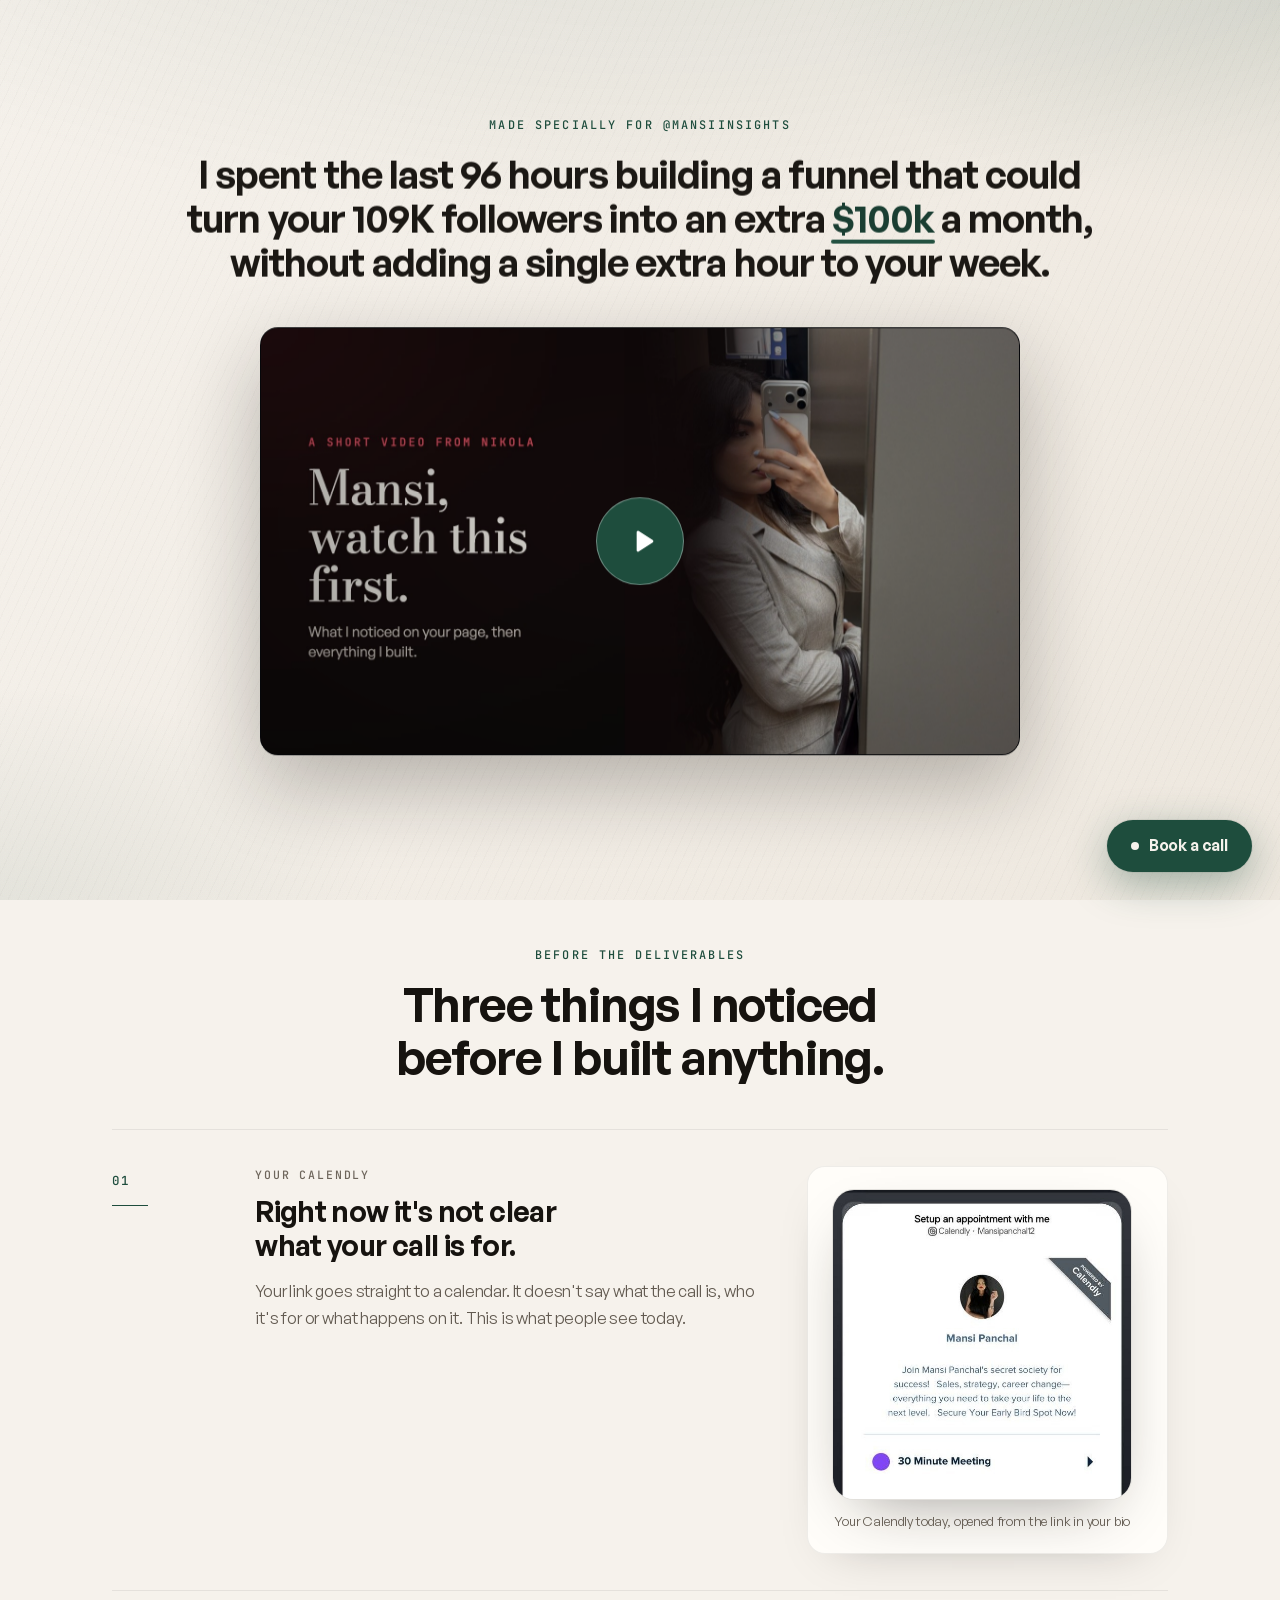
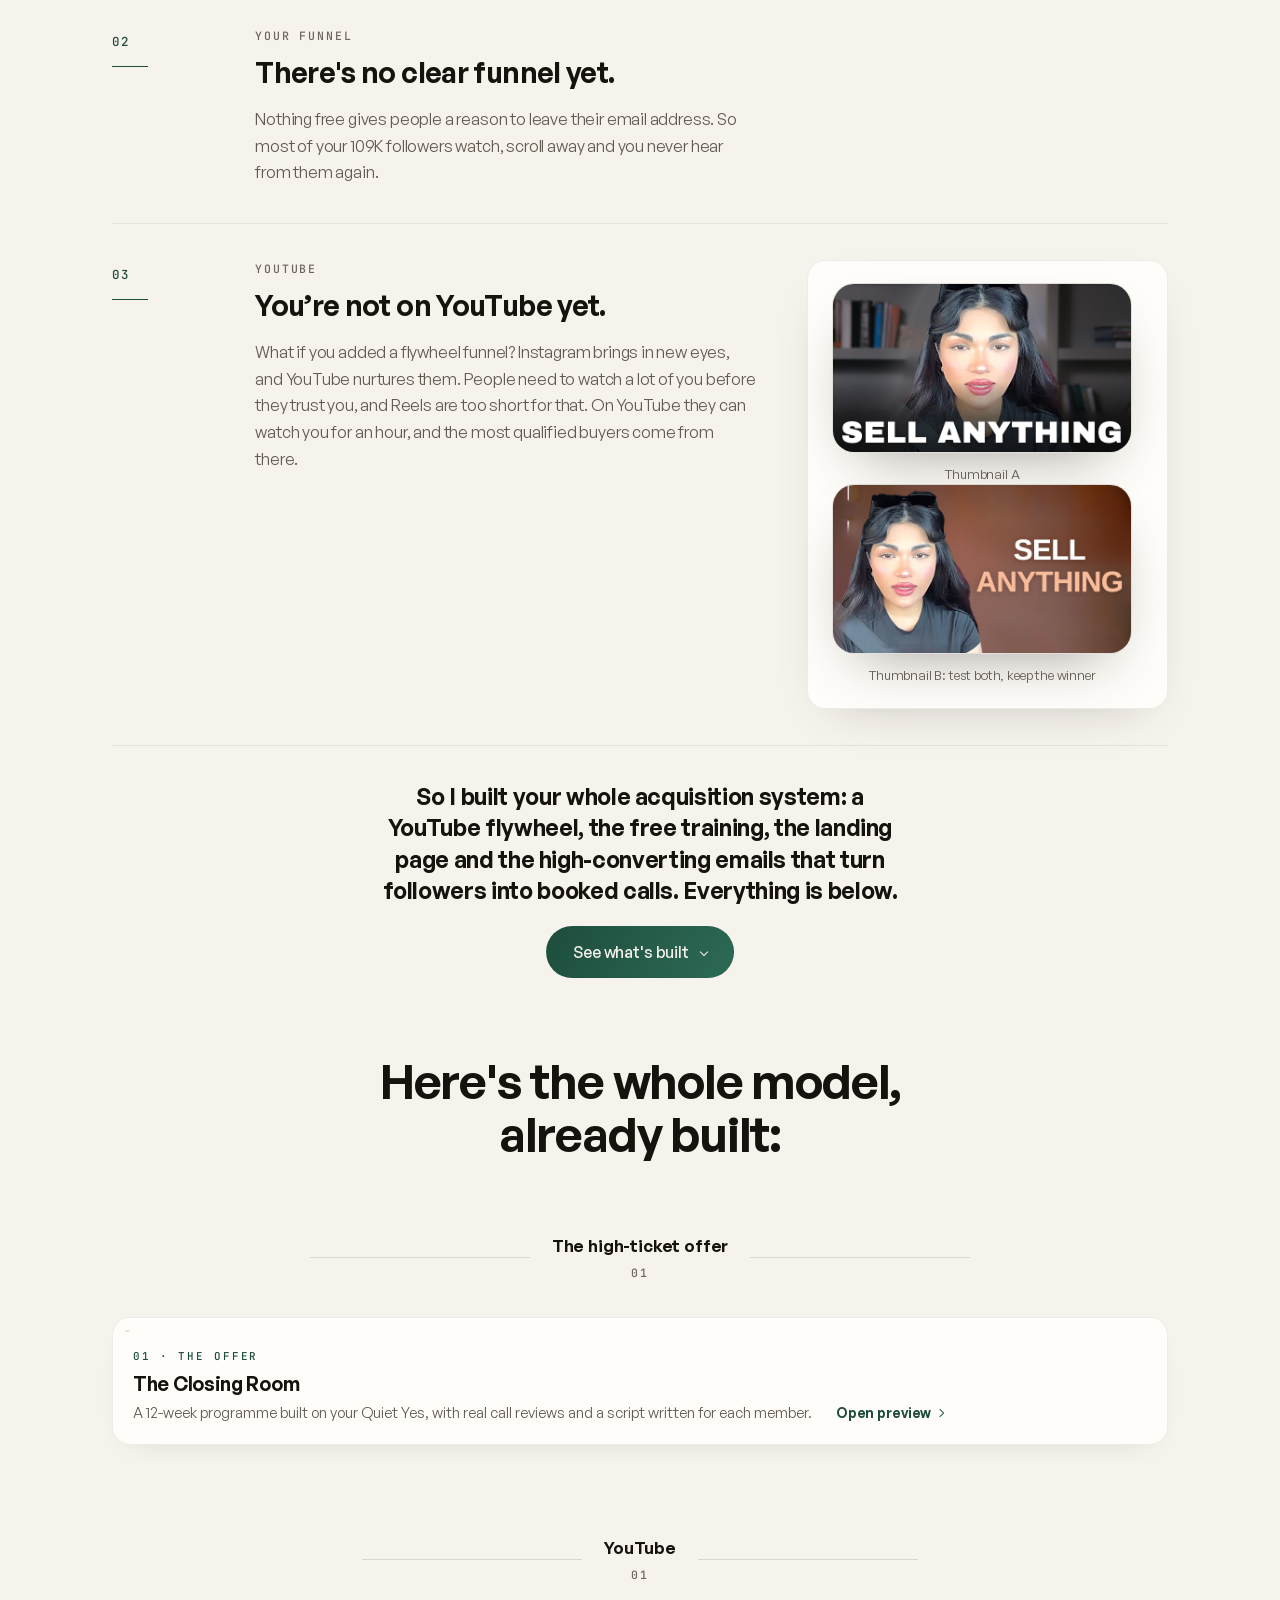
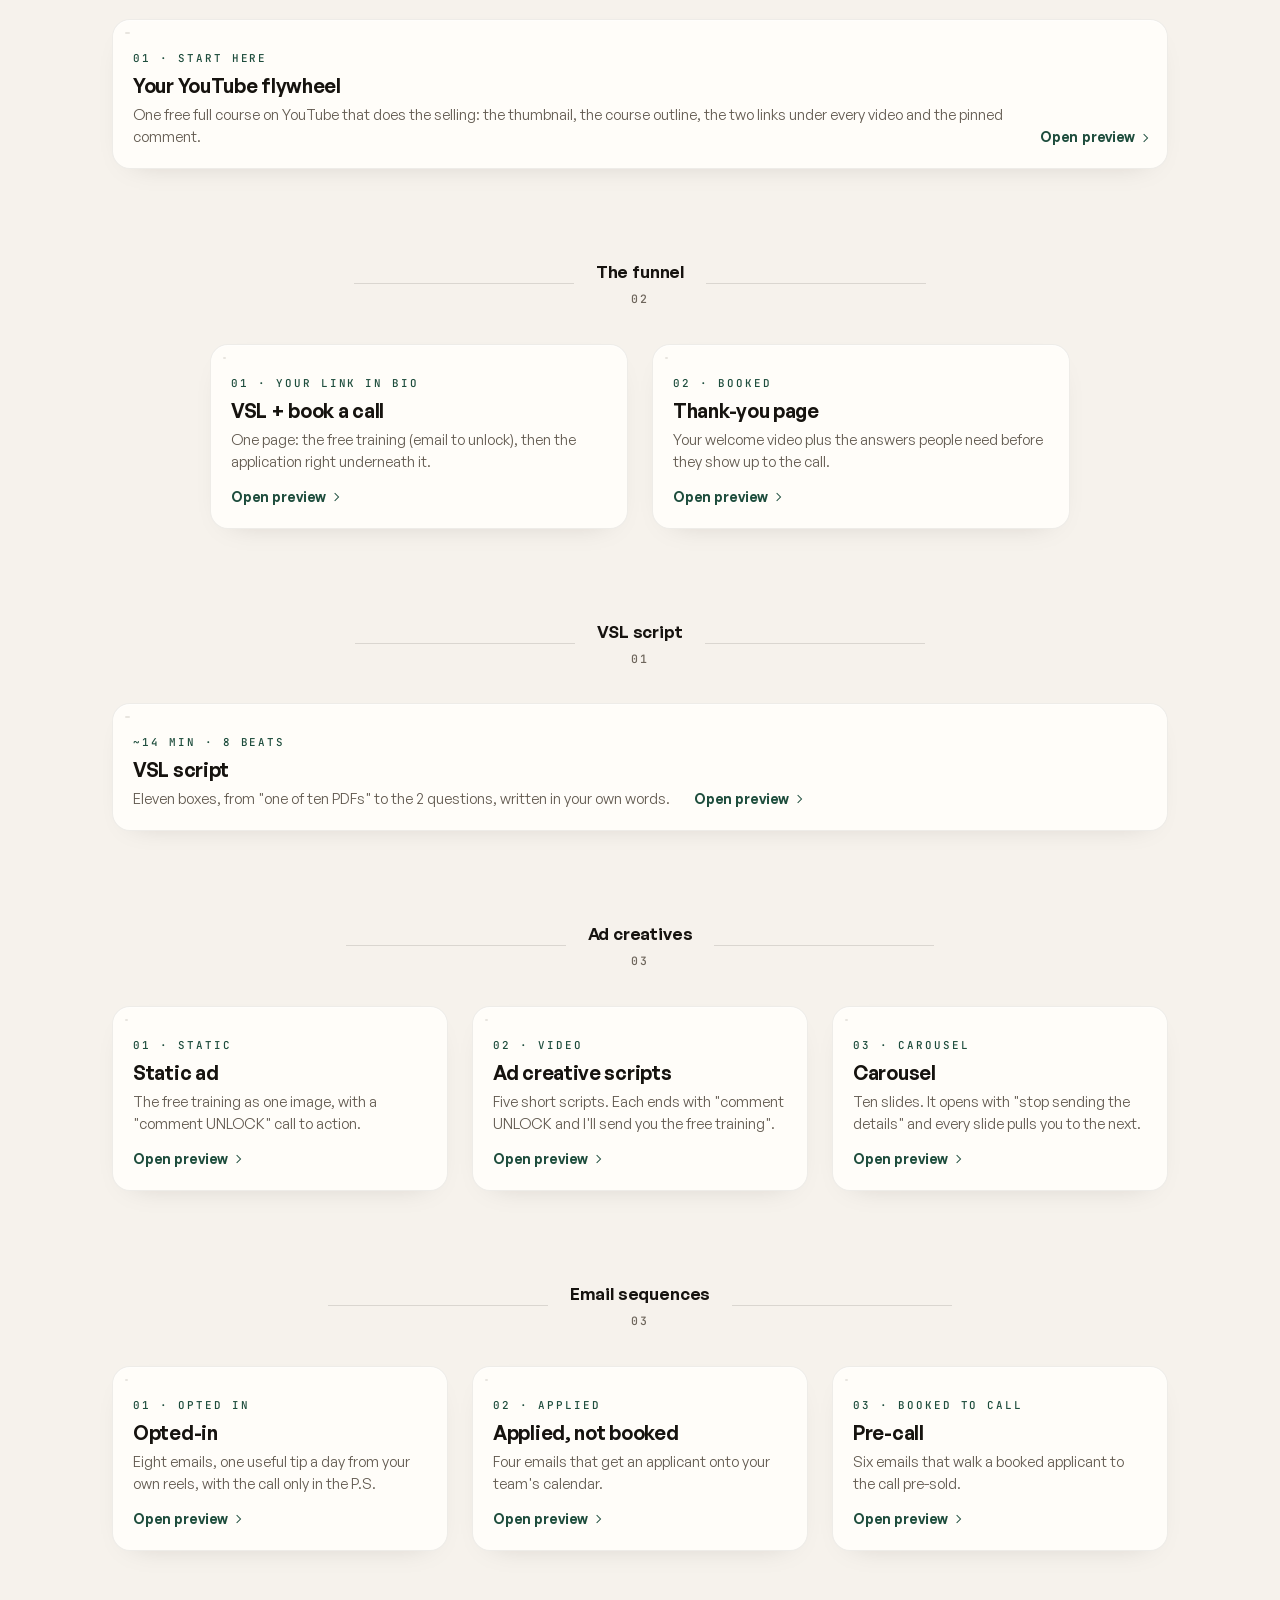
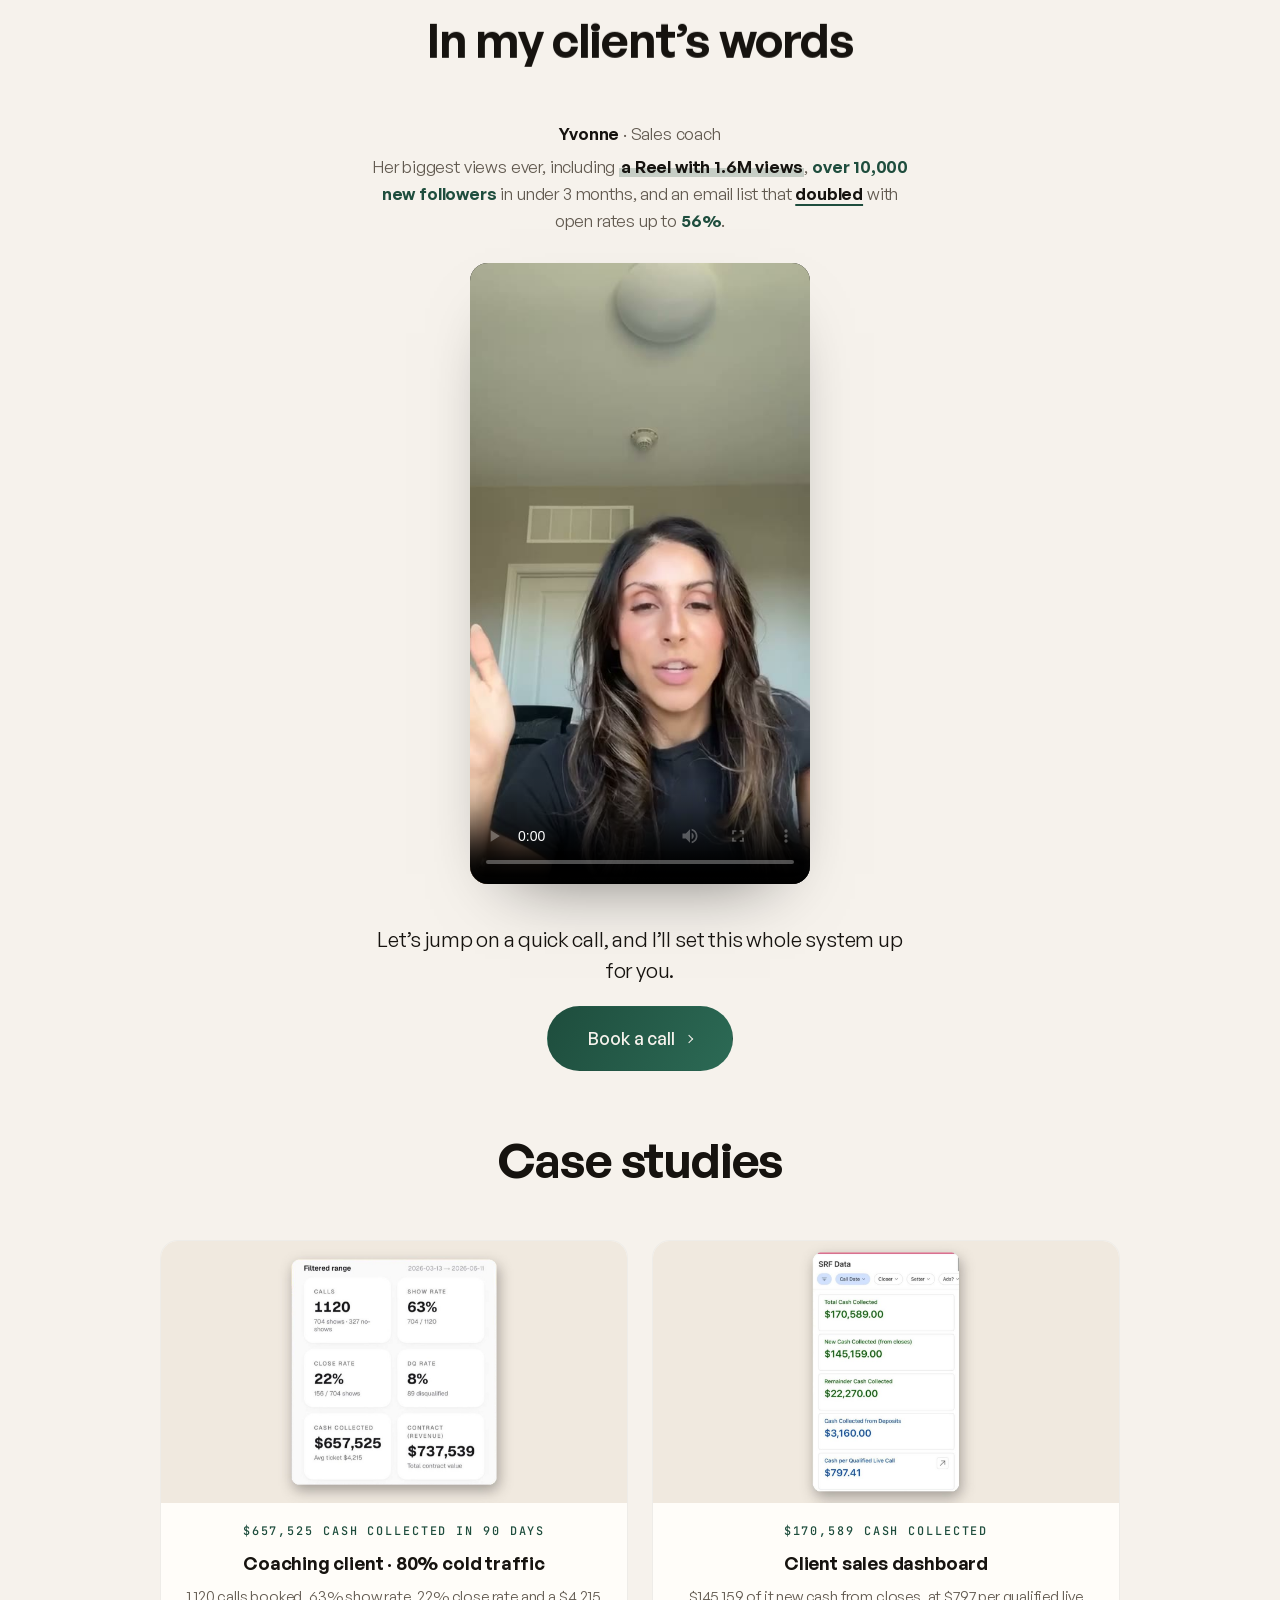
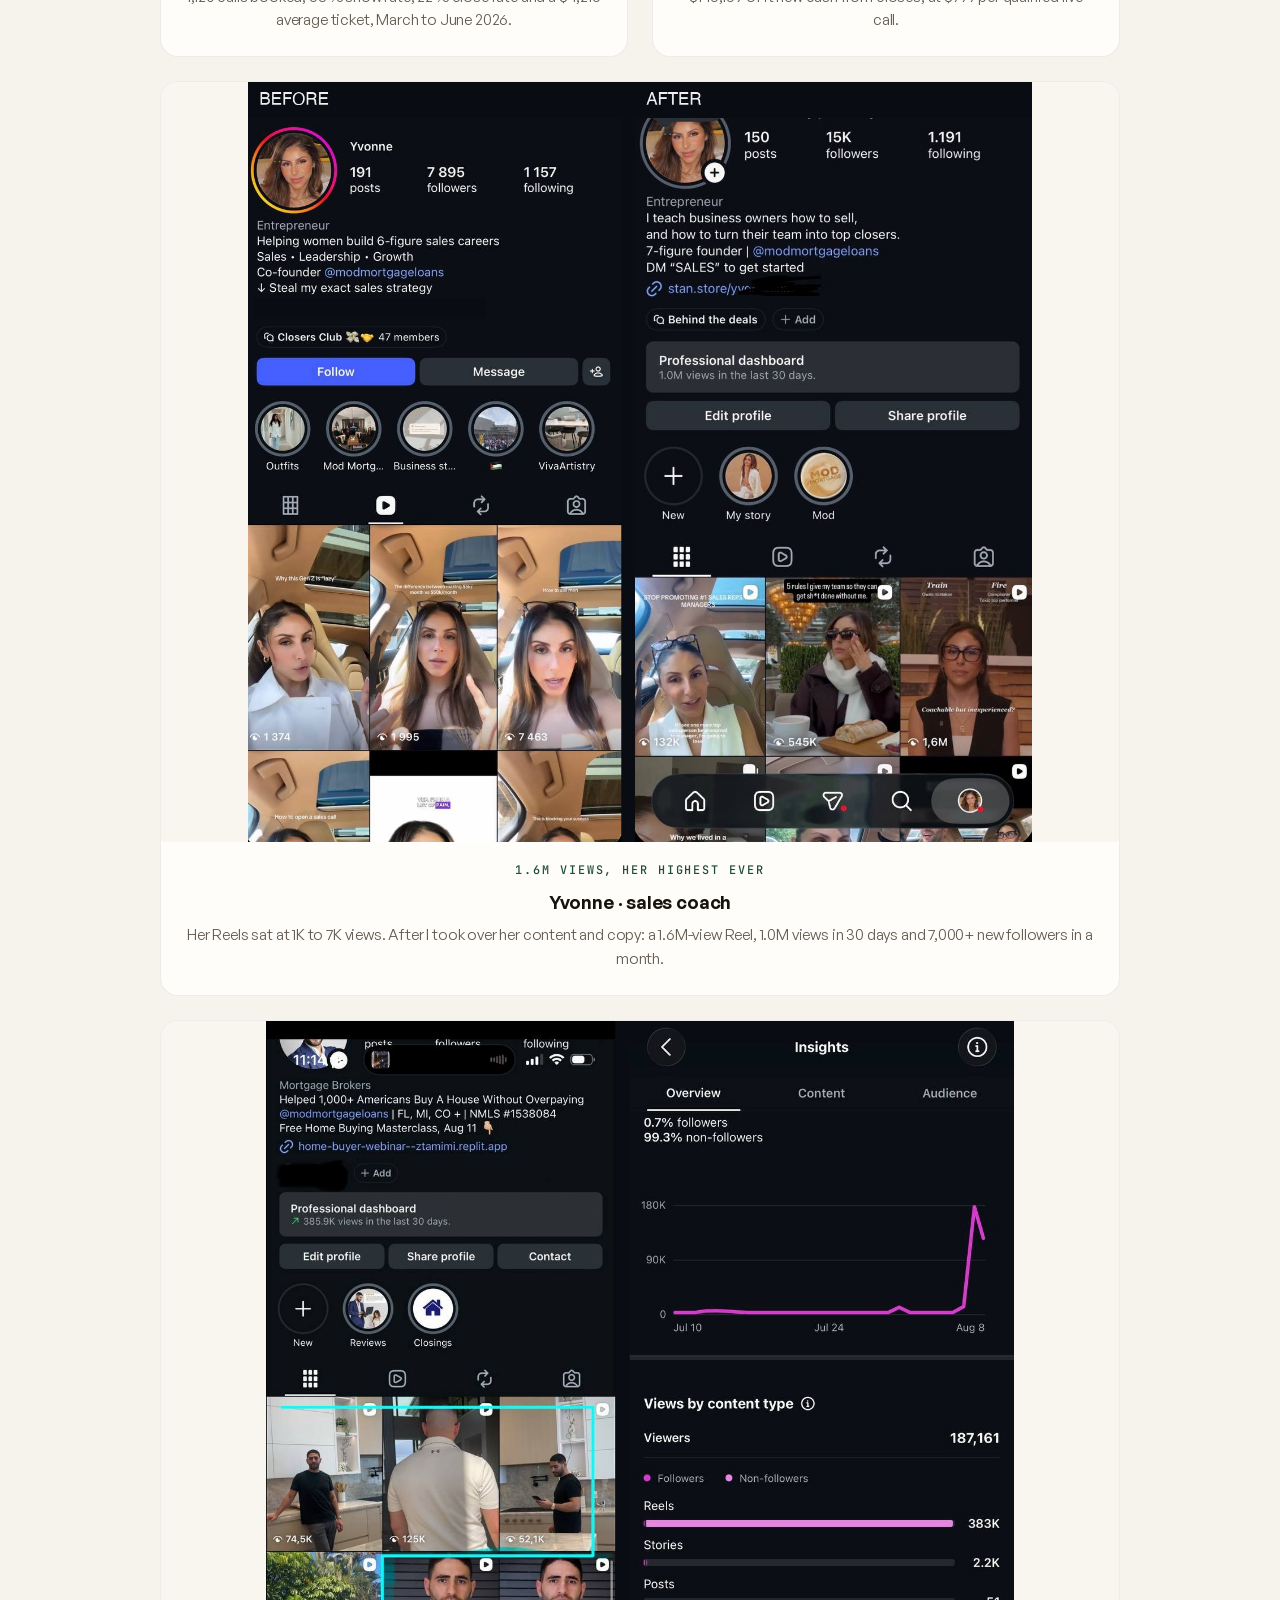
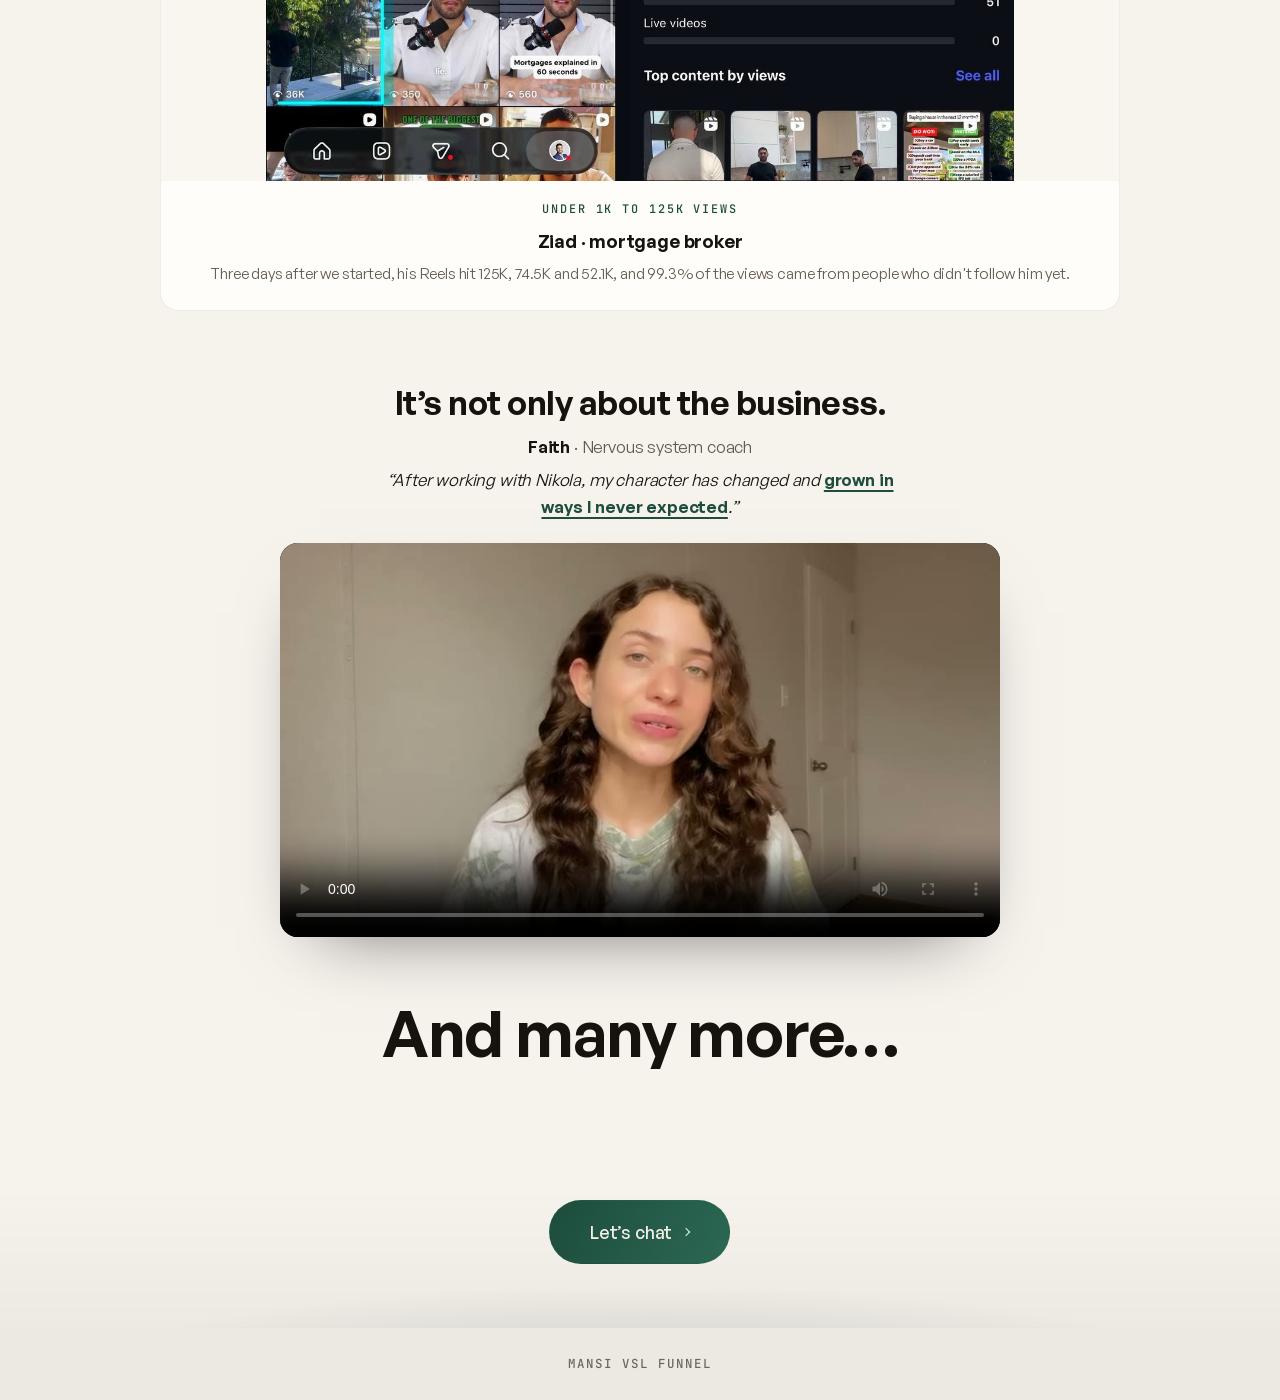
==== commit 7f50dd73: "First-person landing, black/red poster" ====
--- a/index.html
+++ b/index.html
@@ -72,7 +72,7 @@
         <div class="hplayer reveal">
           <div class="hplayer__stage" id="hp-stage" data-state="idle">
             <video class="hplayer__video" id="hp-video" playsinline preload="metadata" muted
-                   poster="assets/img/hero-poster.jpg">
+                   poster="assets/img/hero-poster.jpg?v=1792693476">
               <source src="assets/video/hero.mp4" type="video/mp4" />
               <track id="hp-track" kind="captions" src="assets/video/hero.vtt" srclang="en" label="English" />
             </video>
@@ -186,7 +186,7 @@
             <span class="group__rule"></span>
           </div>
           <div class="grid grid--1">
-            <button class="pcard pcard--wide reveal" data-title="The high-ticket offer" data-embed="offer/?v=1792692544">
+            <button class="pcard pcard--wide reveal" data-title="The high-ticket offer" data-embed="offer/?v=1792693476">
               <span class="thumb thumb--wide"><span class="thumb__bar"><i></i><i></i><i></i><span class="thumb__url">closingroom.ae/the-closing-room</span></span><img class="thumb__img" src="assets/img/offer-preview.jpg" alt="The Closing Room preview" loading="lazy" /></span>
               <span class="pcard__body"><span><span class="pcard__kicker">01 · The offer</span><span class="pcard__title">The Closing Room</span><span class="pcard__desc">A 12-week programme built on your Quiet Yes, with real call reviews and a script written for each member.</span></span><span class="pcard__link">Open preview <span class="arrow" aria-hidden="true"></span></span></span>
             </button>
@@ -200,7 +200,7 @@
             <span class="group__rule"></span>
           </div>
           <div class="grid grid--1">
-            <button class="pcard pcard--wide reveal" data-title="Your YouTube flywheel" data-embed="youtube-flywheel/?v=1792692544">
+            <button class="pcard pcard--wide reveal" data-title="Your YouTube flywheel" data-embed="youtube-flywheel/?v=1792693476">
               <span class="thumb thumb--wide"><span class="thumb__bar"><i></i><i></i><i></i><span class="thumb__url">your free full course</span></span><img class="thumb__img" src="assets/img/flywheel-preview.jpg" alt="YouTube flywheel preview" loading="lazy" /></span>
               <span class="pcard__body"><span><span class="pcard__kicker">01 · Start here</span><span class="pcard__title">Your YouTube flywheel</span><span class="pcard__desc">One free full course on YouTube that does the selling: the thumbnail, the course outline, the two links under every video and the pinned comment.</span></span><span class="pcard__link">Open preview <span class="arrow" aria-hidden="true"></span></span></span>
             </button>
@@ -214,11 +214,11 @@
             <span class="group__rule"></span>
           </div>
           <div class="grid grid--2">
-            <button class="pcard reveal" data-title="VSL + book a call" data-embed="vsl/?v=1792692544">
+            <button class="pcard reveal" data-title="VSL + book a call" data-embed="vsl/?v=1792693476">
               <span class="thumb"><span class="thumb__bar"><i></i><i></i><i></i><span class="thumb__url">closingroom.ae/training</span></span><img class="thumb__img" src="assets/img/vsl-preview.jpg?v=1792692544" alt="VSL sales page preview" loading="lazy" /></span>
               <span class="pcard__body"><span><span class="pcard__kicker">01 · Your link in bio</span><span class="pcard__title">VSL + book a call</span><span class="pcard__desc">One page: the free training (email to unlock), then the application right underneath it.</span></span><span class="pcard__link">Open preview <span class="arrow" aria-hidden="true"></span></span></span>
             </button>
-            <button class="pcard reveal" data-title="Thank-you page" data-embed="thank-you/?v=1792692544">
+            <button class="pcard reveal" data-title="Thank-you page" data-embed="thank-you/?v=1792693476">
               <span class="thumb"><span class="thumb__bar"><i></i><i></i><i></i><span class="thumb__url">closingroom.ae/booked</span></span><img class="thumb__img" src="assets/img/thankyou-preview.jpg" alt="Thank-you page preview" loading="lazy" /></span>
               <span class="pcard__body"><span><span class="pcard__kicker">02 · Booked</span><span class="pcard__title">Thank-you page</span><span class="pcard__desc">Your welcome video plus the answers people need before they show up to the call.</span></span><span class="pcard__link">Open preview <span class="arrow" aria-hidden="true"></span></span></span>
             </button>
@@ -232,7 +232,7 @@
             <span class="group__rule"></span>
           </div>
           <div class="grid grid--1">
-            <button class="pcard pcard--wide reveal" data-title="VSL script" data-embed="vsl-script/?v=1792692544">
+            <button class="pcard pcard--wide reveal" data-title="VSL script" data-embed="vsl-script/?v=1792693476">
               <span class="thumb thumb--wide"><span class="thumb__bar"><i></i><i></i><i></i><span class="thumb__url">script · 8 beats</span></span><img class="thumb__img" src="assets/img/vslscript-preview.jpg" alt="VSL script preview" loading="lazy" /></span>
               <span class="pcard__body"><span><span class="pcard__kicker">~14 min · 8 beats</span><span class="pcard__title">VSL script</span><span class="pcard__desc">Eleven boxes, from "one of ten PDFs" to the 2 questions, written in your own words.</span></span><span class="pcard__link">Open preview <span class="arrow" aria-hidden="true"></span></span></span>
             </button>
@@ -246,15 +246,15 @@
             <span class="group__rule"></span>
           </div>
           <div class="grid grid--3">
-            <button class="pcard reveal" data-title="Static ad" data-embed="static-ad/?v=1792692544" data-noanim>
+            <button class="pcard reveal" data-title="Static ad" data-embed="static-ad/?v=1792693476" data-noanim>
               <span class="thumb"><span class="thumb__bar"><i></i><i></i><i></i><span class="thumb__url">instagram.com/mansiinsights</span></span><img class="thumb__img" src="assets/img/static-ad-preview.jpg" alt="Static ad preview" loading="lazy" /></span>
               <span class="pcard__body"><span><span class="pcard__kicker">01 · Static</span><span class="pcard__title">Static ad</span><span class="pcard__desc">The free training as one image, with a "comment UNLOCK" call to action.</span></span><span class="pcard__link">Open preview <span class="arrow" aria-hidden="true"></span></span></span>
             </button>
-            <button class="pcard reveal" data-title="Ad creative scripts" data-embed="ad-scripts/?v=1792692544">
+            <button class="pcard reveal" data-title="Ad creative scripts" data-embed="ad-scripts/?v=1792693476">
               <span class="thumb"><span class="thumb__bar"><i></i><i></i><i></i><span class="thumb__url">scripts · 5 angles</span></span><img class="thumb__img" src="assets/img/adscripts-preview.jpg" alt="Ad creative scripts preview" loading="lazy" /></span>
               <span class="pcard__body"><span><span class="pcard__kicker">02 · Video</span><span class="pcard__title">Ad creative scripts</span><span class="pcard__desc">Five short scripts. Each ends with "comment UNLOCK and I'll send you the free training".</span></span><span class="pcard__link">Open preview <span class="arrow" aria-hidden="true"></span></span></span>
             </button>
-            <button class="pcard reveal" data-title="Instagram carousel" data-embed="carousel/phone/?v=1792692544" data-noanim>
+            <button class="pcard reveal" data-title="Instagram carousel" data-embed="carousel/phone/?v=1792693476" data-noanim>
               <span class="thumb"><span class="thumb__bar"><i></i><i></i><i></i><span class="thumb__url">instagram.com/mansiinsights</span></span><img class="thumb__img" src="assets/img/carousel-preview.jpg" alt="Carousel preview" loading="lazy" /></span>
               <span class="pcard__body"><span><span class="pcard__kicker">03 · Carousel</span><span class="pcard__title">Carousel</span><span class="pcard__desc">Ten slides. It opens with "stop sending the details" and every slide pulls you to the next.</span></span><span class="pcard__link">Open preview <span class="arrow" aria-hidden="true"></span></span></span>
             </button>
@@ -268,15 +268,15 @@
             <span class="group__rule"></span>
           </div>
           <div class="grid grid--3">
-            <button class="pcard reveal" data-title="Opted-in email sequence" data-embed="opted-in/?v=1792692544">
+            <button class="pcard reveal" data-title="Opted-in email sequence" data-embed="opted-in/?v=1792693476">
               <span class="thumb"><span class="thumb__bar"><i></i><i></i><i></i><span class="thumb__url">sequence · 8 emails</span></span><img class="thumb__img" src="assets/img/optedin-preview.jpg" alt="Opted-in preview" loading="lazy" /></span>
               <span class="pcard__body"><span><span class="pcard__kicker">01 · Opted in</span><span class="pcard__title">Opted-in</span><span class="pcard__desc">Eight emails, one useful tip a day from your own reels, with the call only in the P.S.</span></span><span class="pcard__link">Open preview <span class="arrow" aria-hidden="true"></span></span></span>
             </button>
-            <button class="pcard reveal" data-title="Applied-not-booked email sequence" data-embed="applied-not-booked/?v=1792692544">
+            <button class="pcard reveal" data-title="Applied-not-booked email sequence" data-embed="applied-not-booked/?v=1792693476">
               <span class="thumb"><span class="thumb__bar"><i></i><i></i><i></i><span class="thumb__url">sequence · 4 emails</span></span><img class="thumb__img" src="assets/img/anb-preview.jpg" alt="Applied, not booked preview" loading="lazy" /></span>
               <span class="pcard__body"><span><span class="pcard__kicker">02 · Applied</span><span class="pcard__title">Applied, not booked</span><span class="pcard__desc">Four emails that get an applicant onto your team's calendar.</span></span><span class="pcard__link">Open preview <span class="arrow" aria-hidden="true"></span></span></span>
             </button>
-            <button class="pcard reveal" data-title="Pre-call email sequence" data-embed="pre-call/?v=1792692544">
+            <button class="pcard reveal" data-title="Pre-call email sequence" data-embed="pre-call/?v=1792693476">
               <span class="thumb"><span class="thumb__bar"><i></i><i></i><i></i><span class="thumb__url">sequence · 6 emails</span></span><img class="thumb__img" src="assets/img/precall-preview.jpg" alt="Pre-call preview" loading="lazy" /></span>
               <span class="pcard__body"><span><span class="pcard__kicker">03 · Booked to call</span><span class="pcard__title">Pre-call</span><span class="pcard__desc">Six emails that walk a booked applicant to the call pre-sold.</span></span><span class="pcard__link">Open preview <span class="arrow" aria-hidden="true"></span></span></span>
             </button>
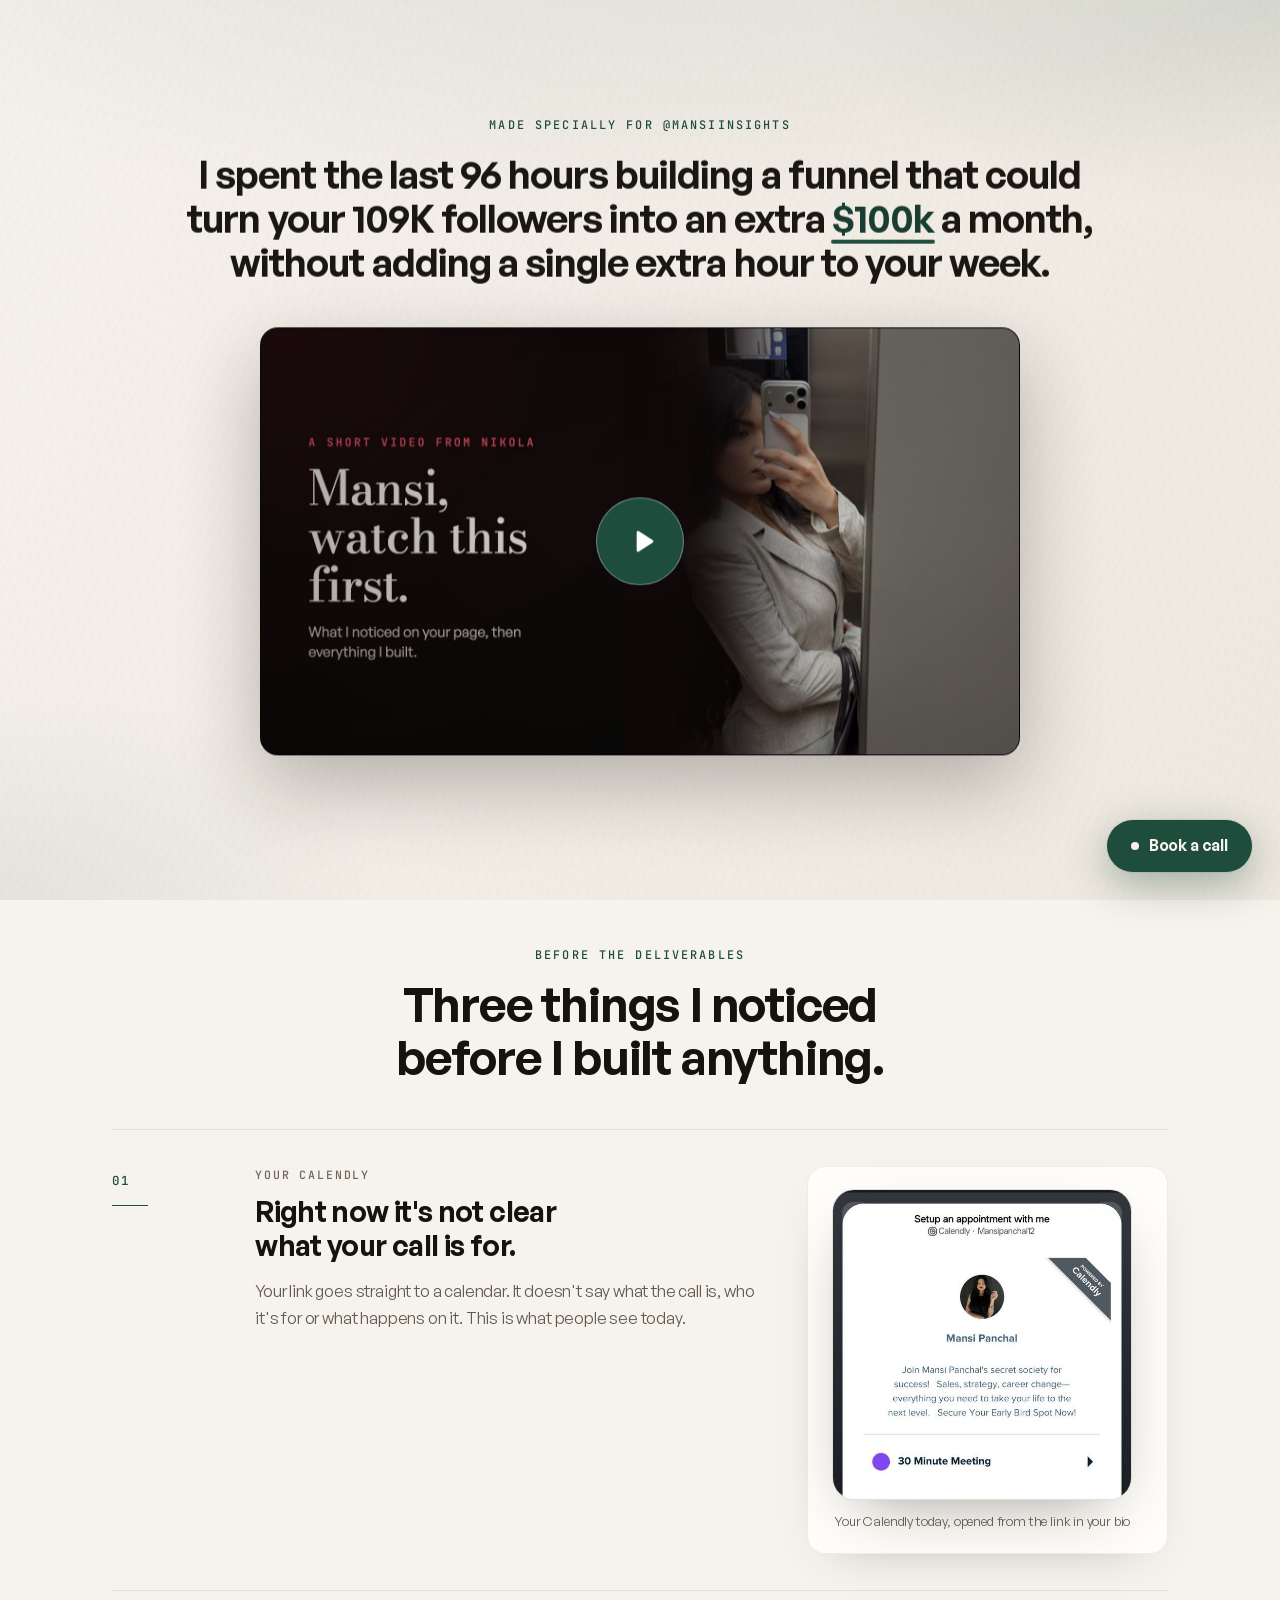
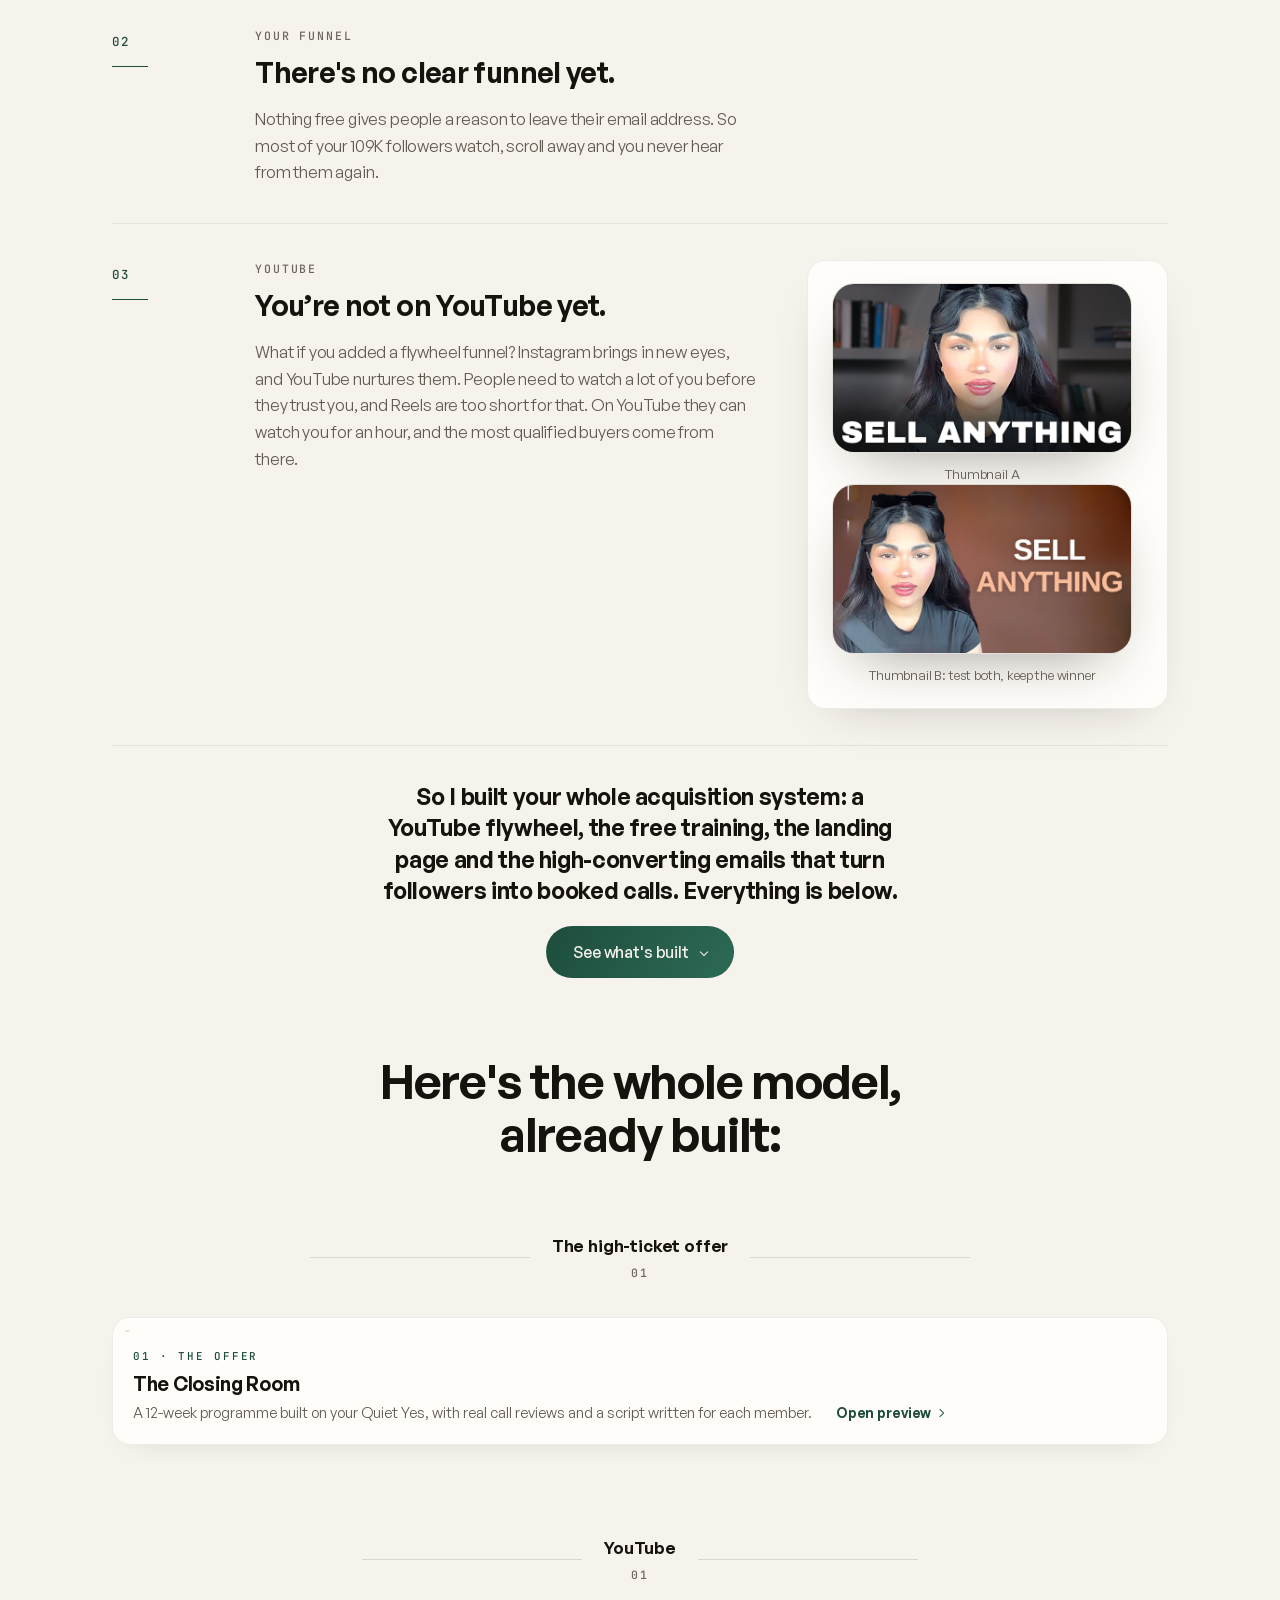
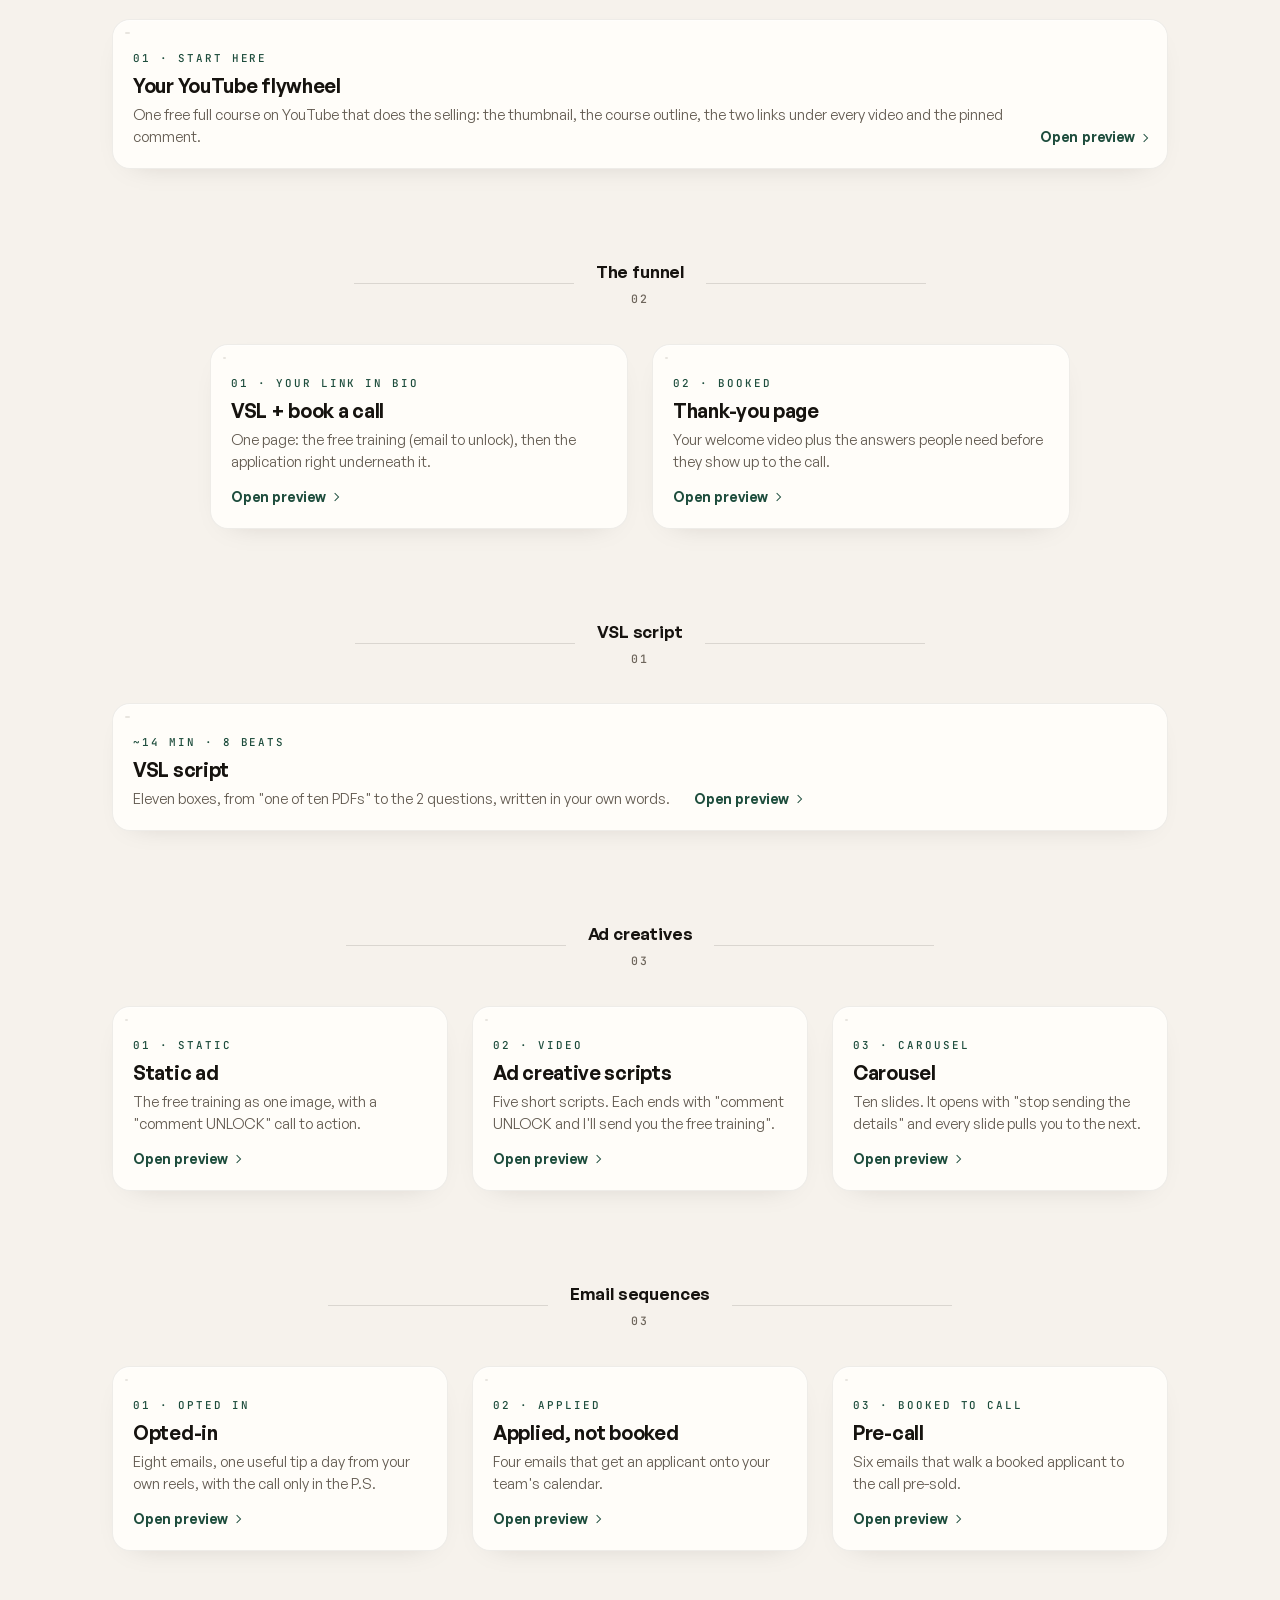
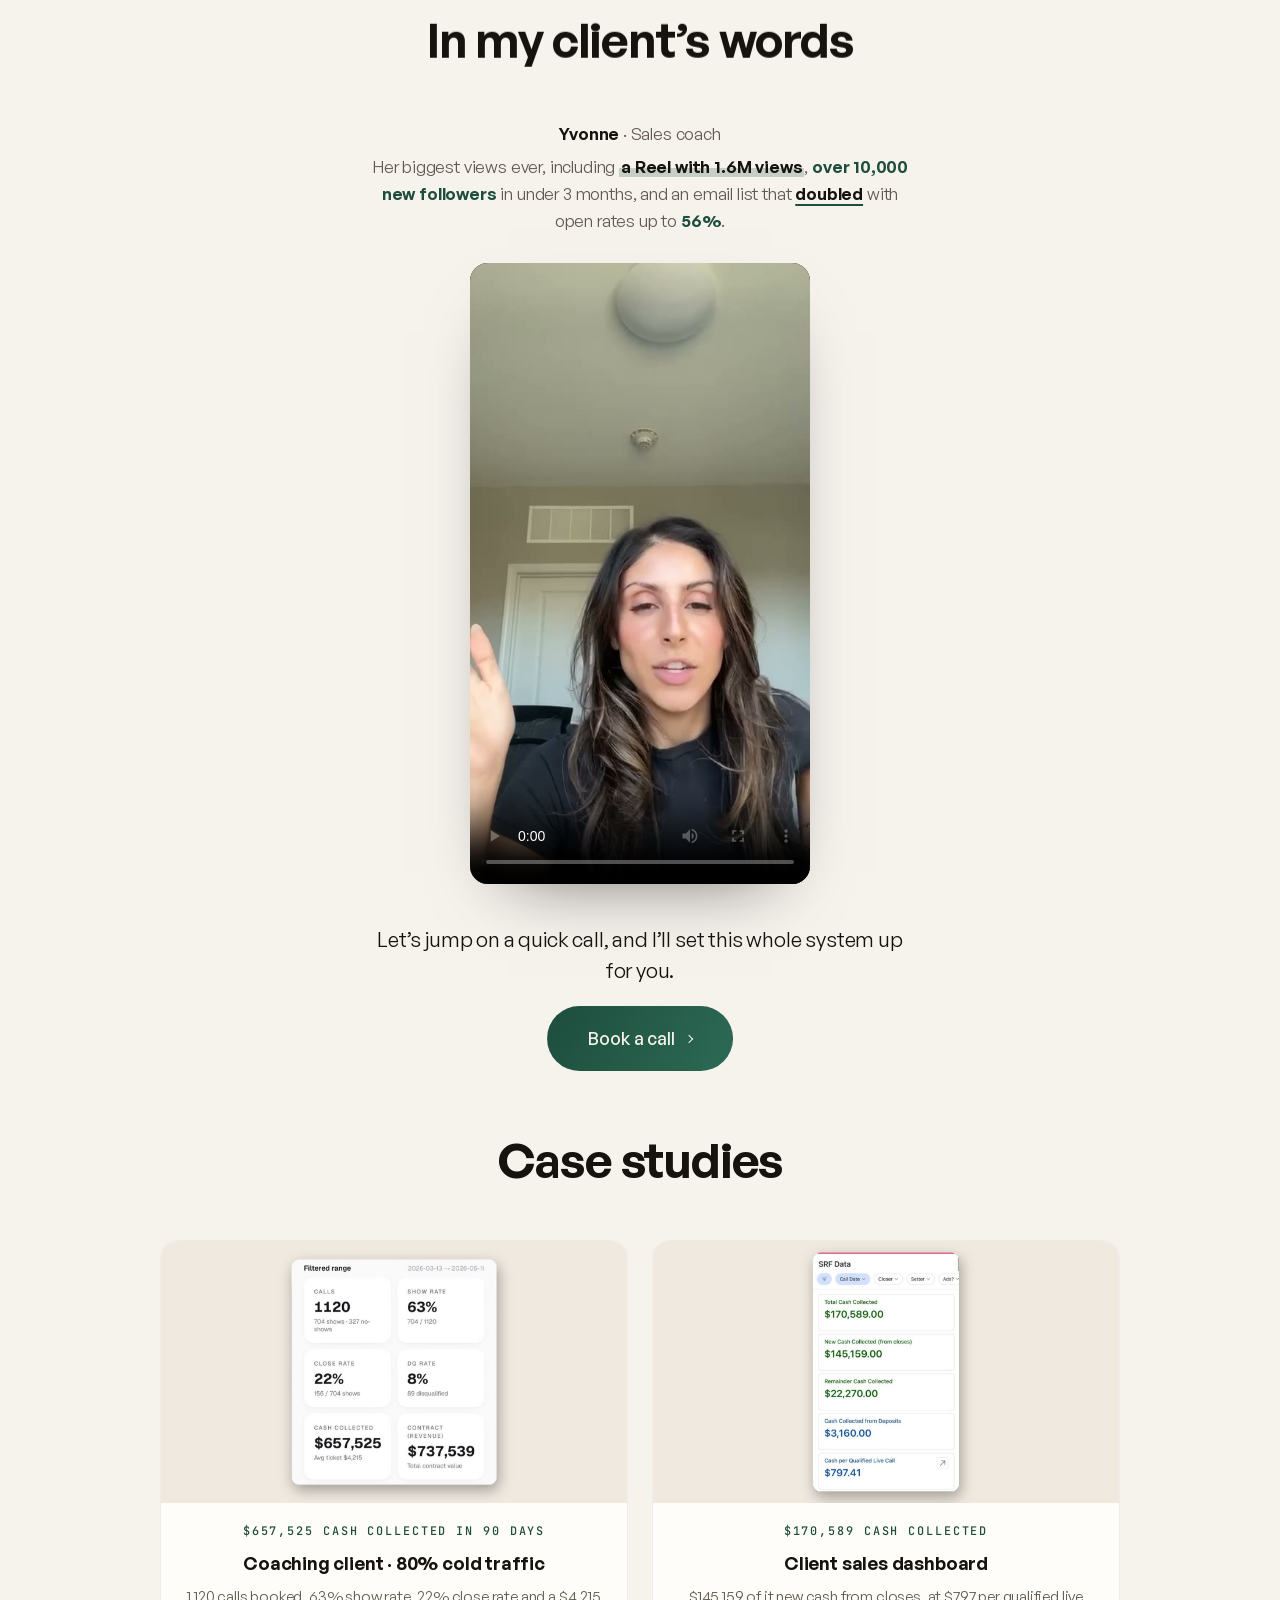
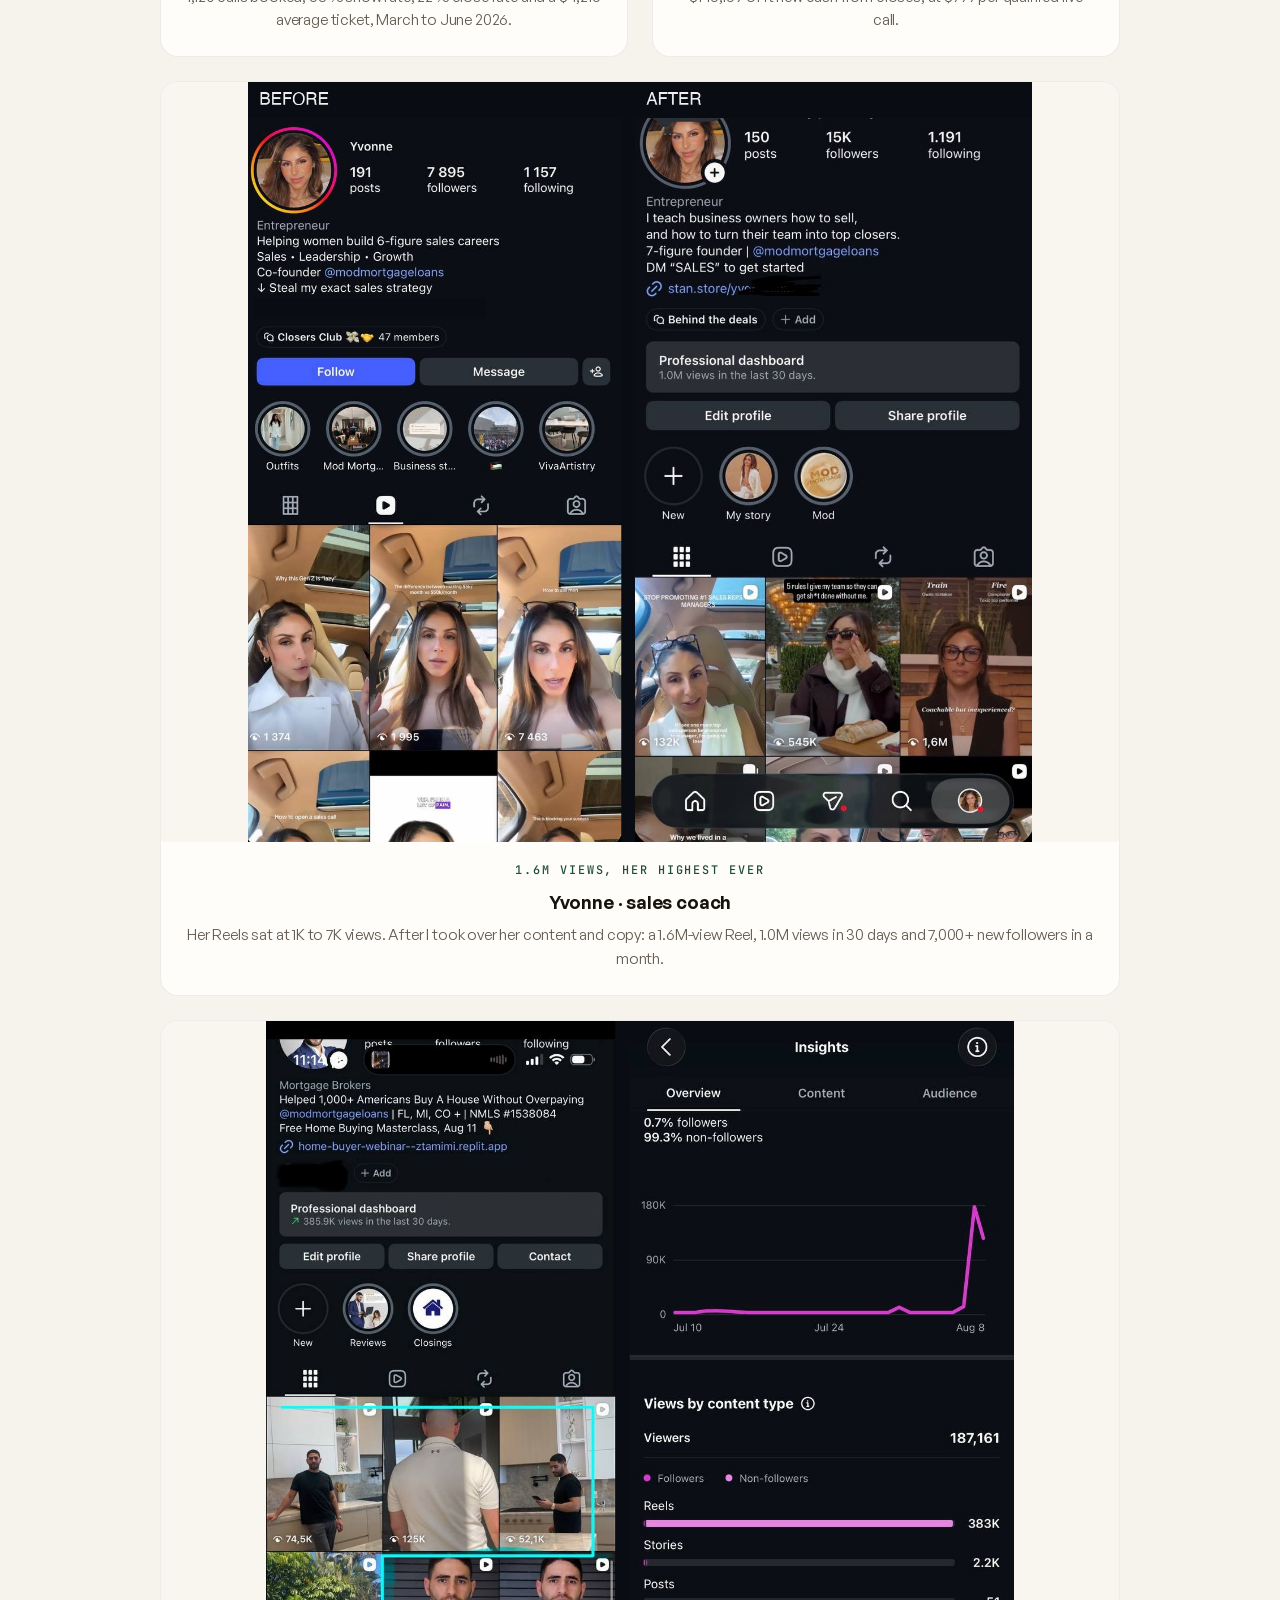
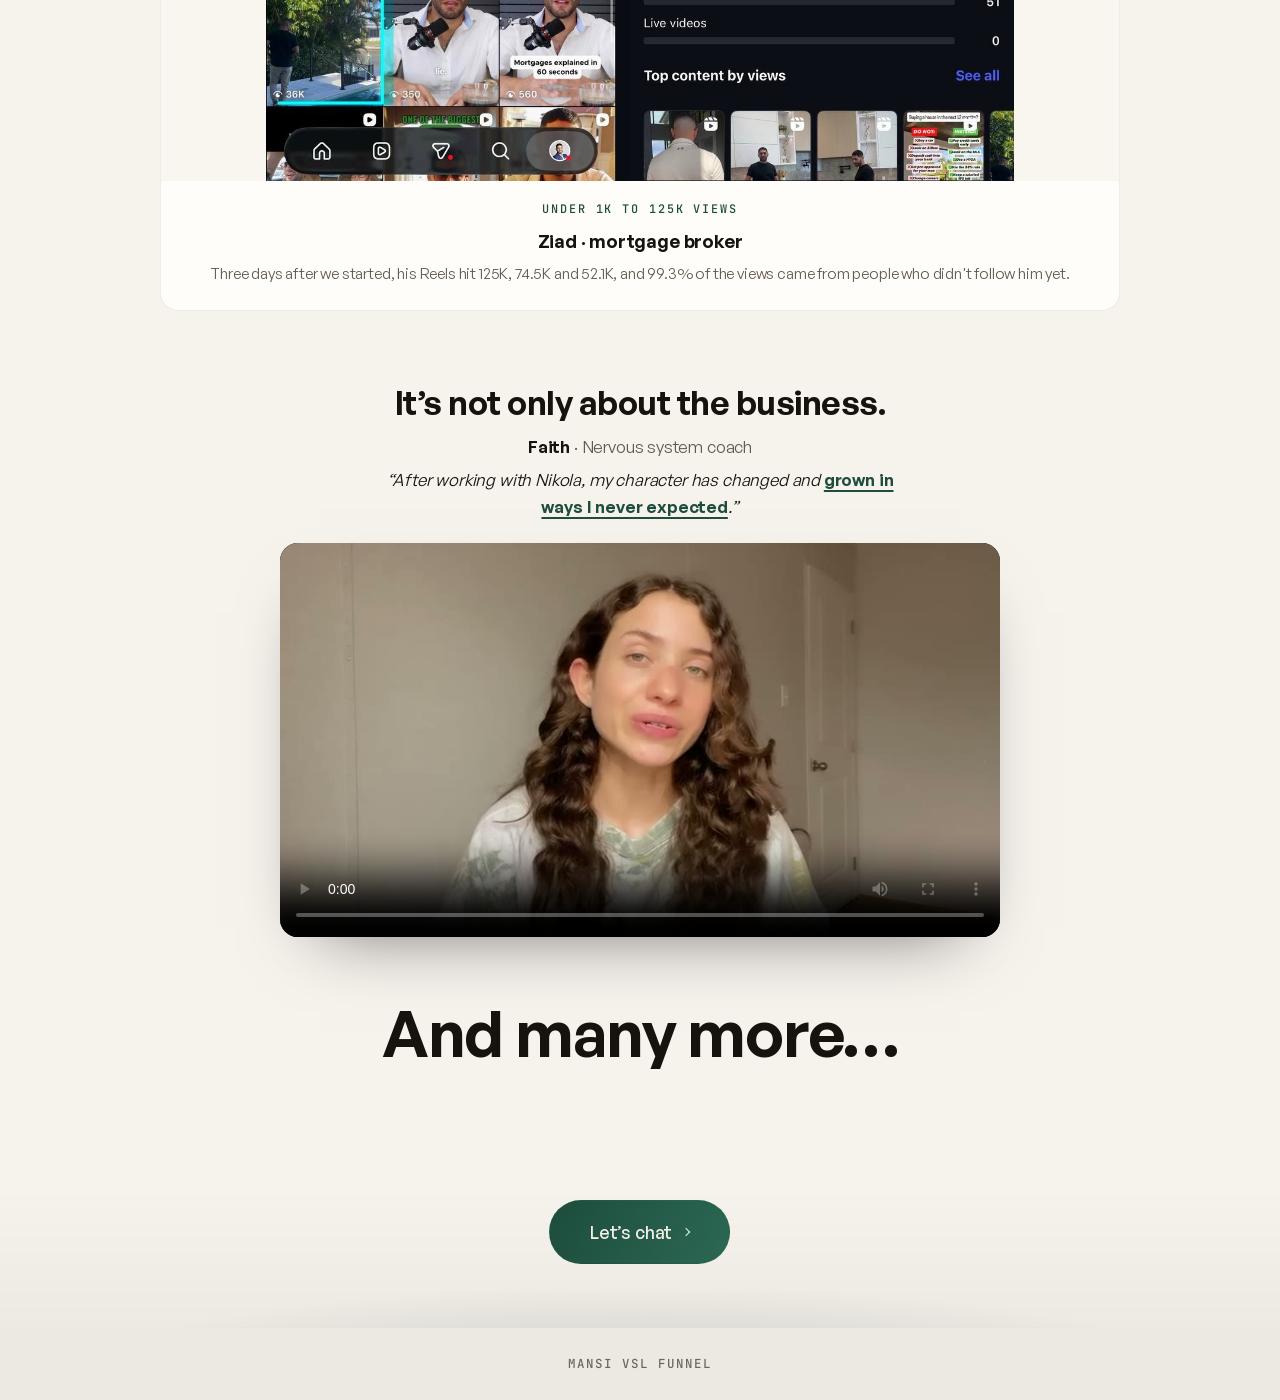
==== commit 377350c5: "Mansi landing: FounderX brand, press feature, client reviews Co-Authored-By: Claude Opus 5.5 <norepl" ====
--- a/index.html
+++ b/index.html
@@ -214,7 +214,7 @@
             <span class="group__rule"></span>
           </div>
           <div class="grid grid--2">
-            <button class="pcard reveal" data-title="VSL + book a call" data-embed="vsl/?v=1792693476">
+            <button class="pcard reveal" data-title="VSL + book a call" data-embed="vsl/?v=1792694159">
               <span class="thumb"><span class="thumb__bar"><i></i><i></i><i></i><span class="thumb__url">closingroom.ae/training</span></span><img class="thumb__img" src="assets/img/vsl-preview.jpg?v=1792692544" alt="VSL sales page preview" loading="lazy" /></span>
               <span class="pcard__body"><span><span class="pcard__kicker">01 · Your link in bio</span><span class="pcard__title">VSL + book a call</span><span class="pcard__desc">One page: the free training (email to unlock), then the application right underneath it.</span></span><span class="pcard__link">Open preview <span class="arrow" aria-hidden="true"></span></span></span>
             </button>
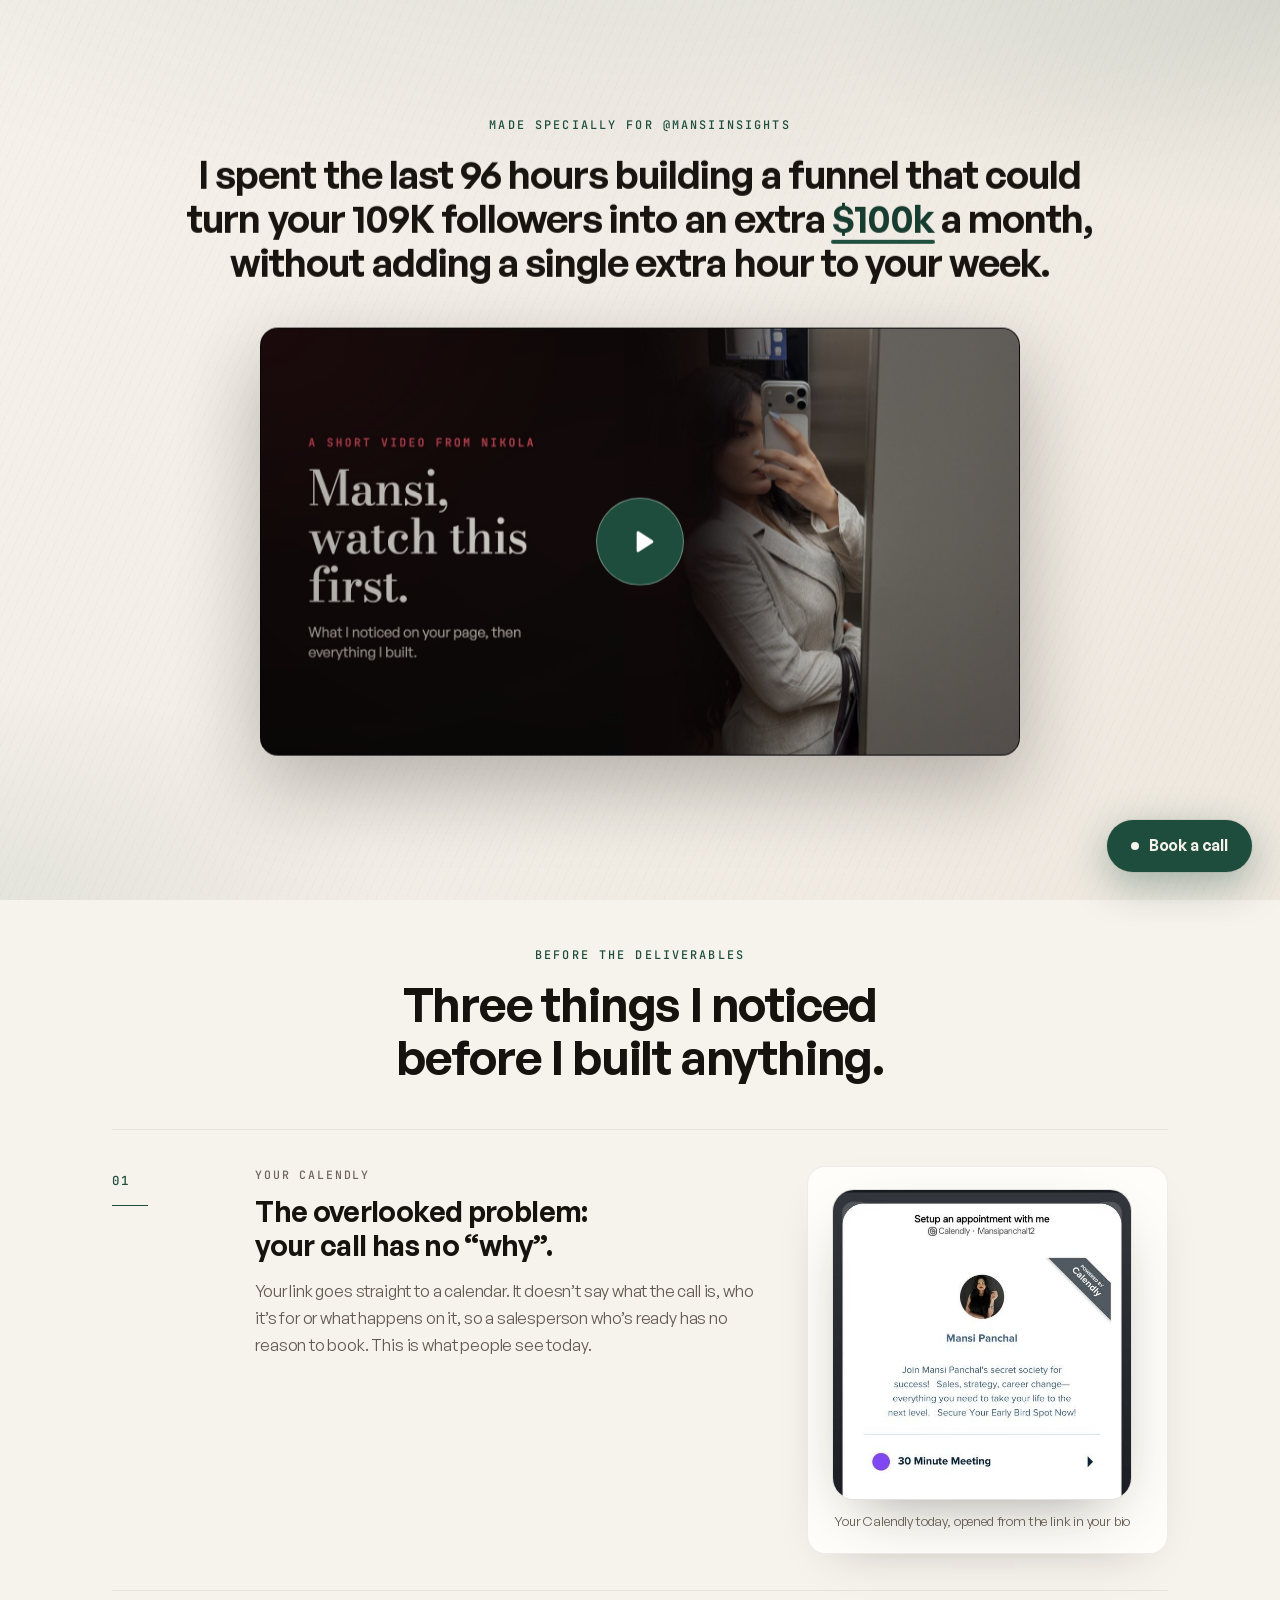
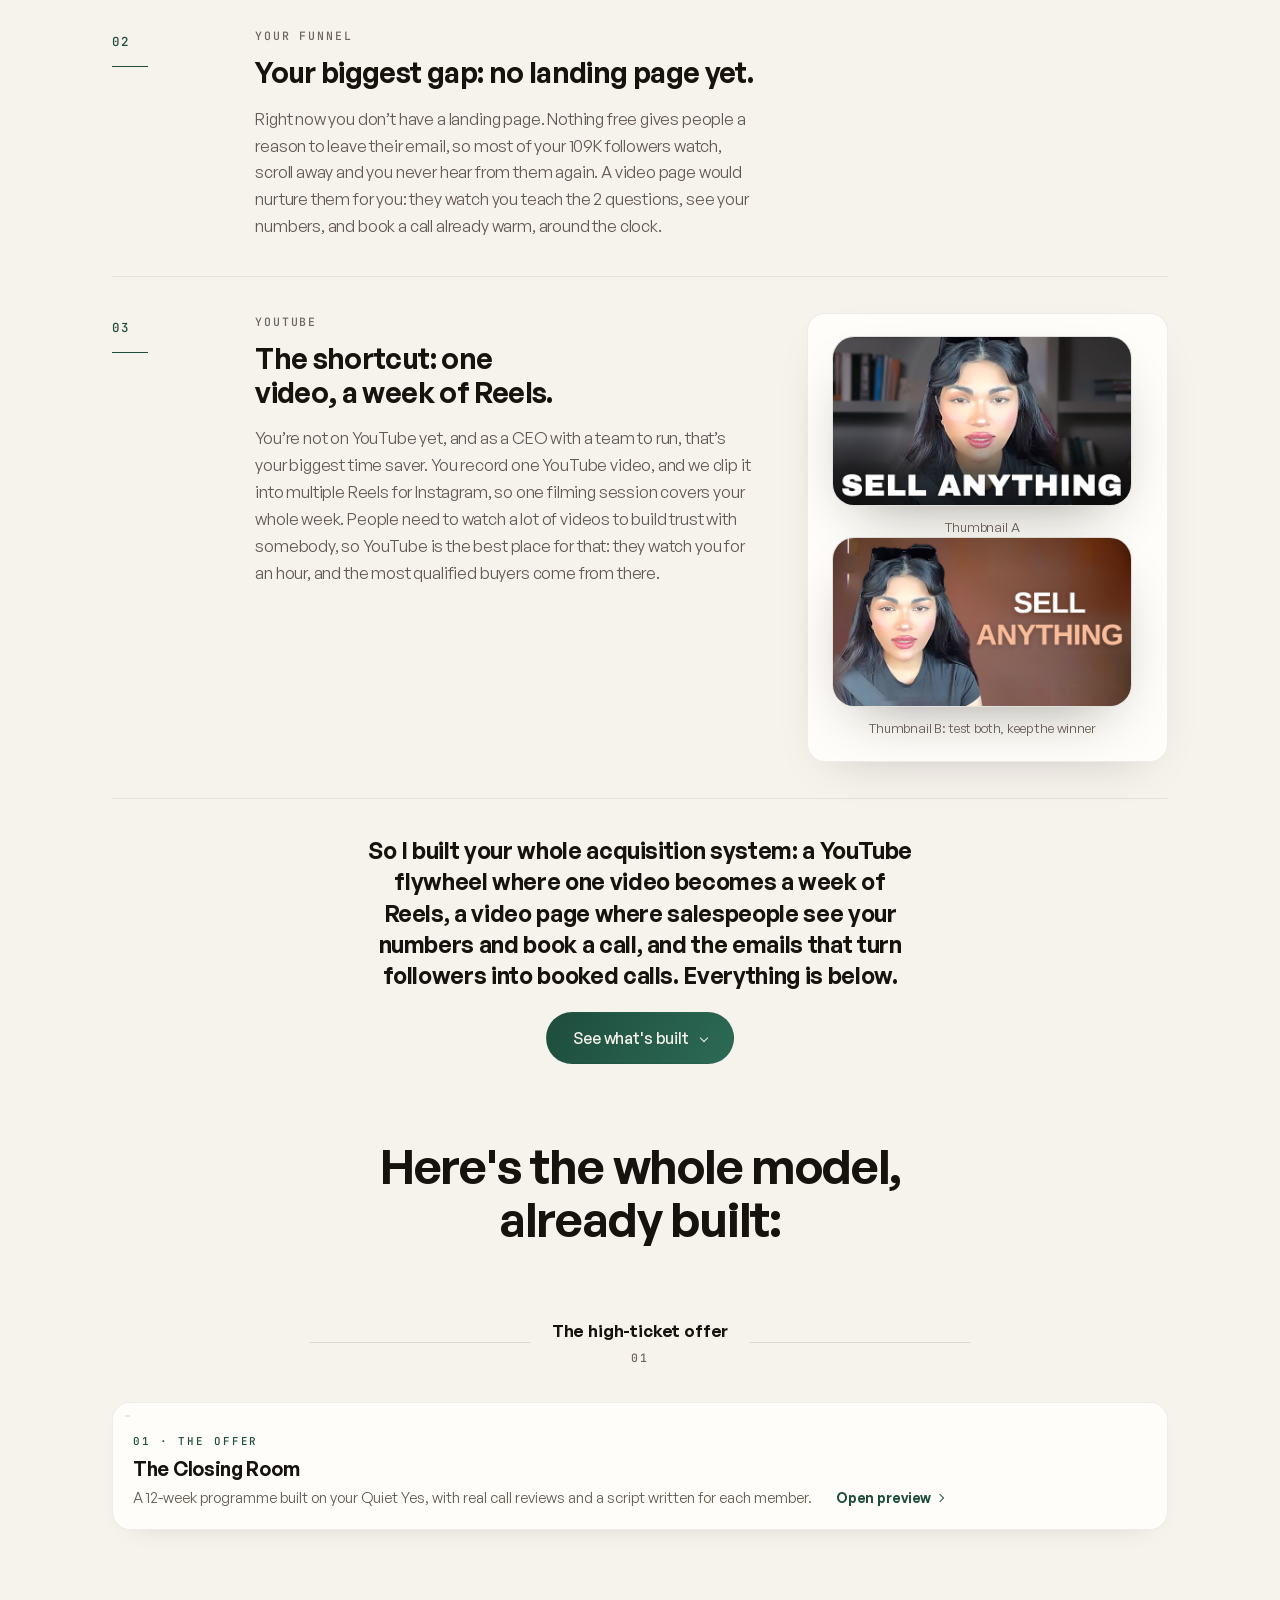
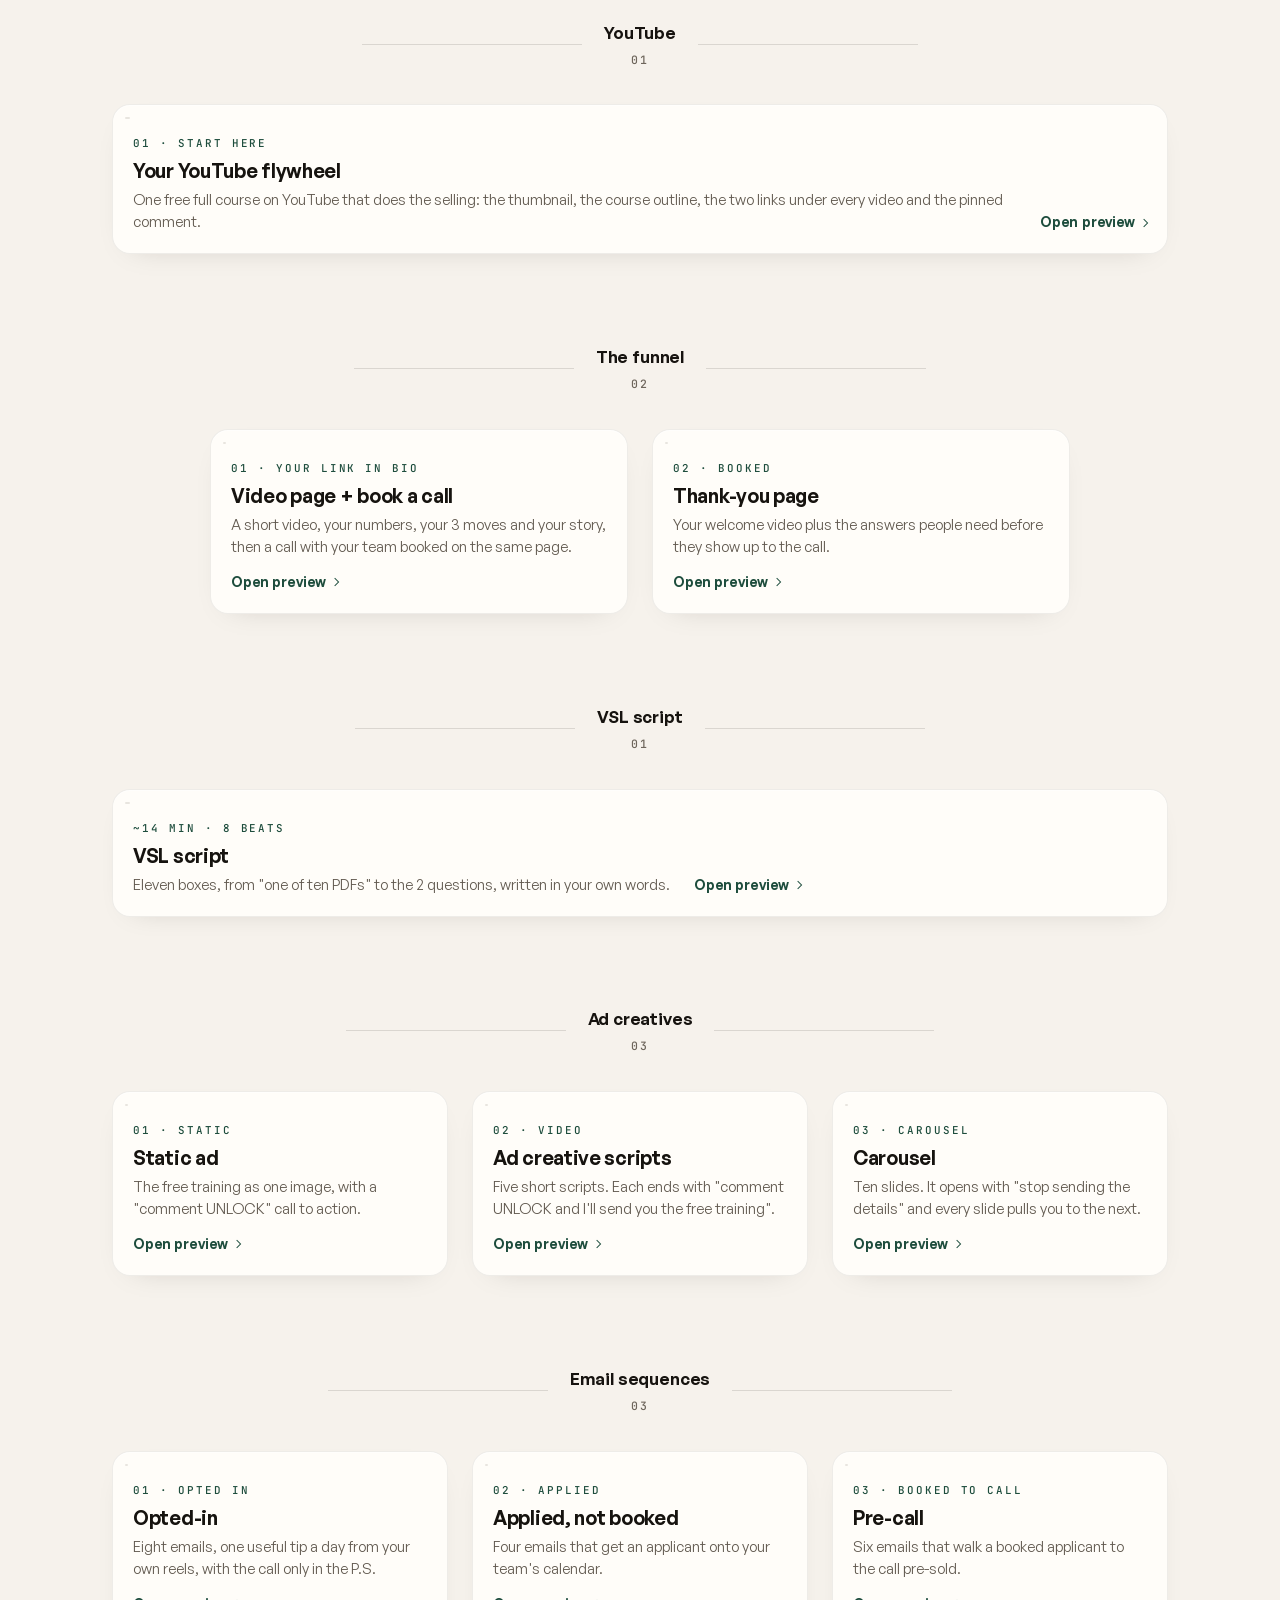
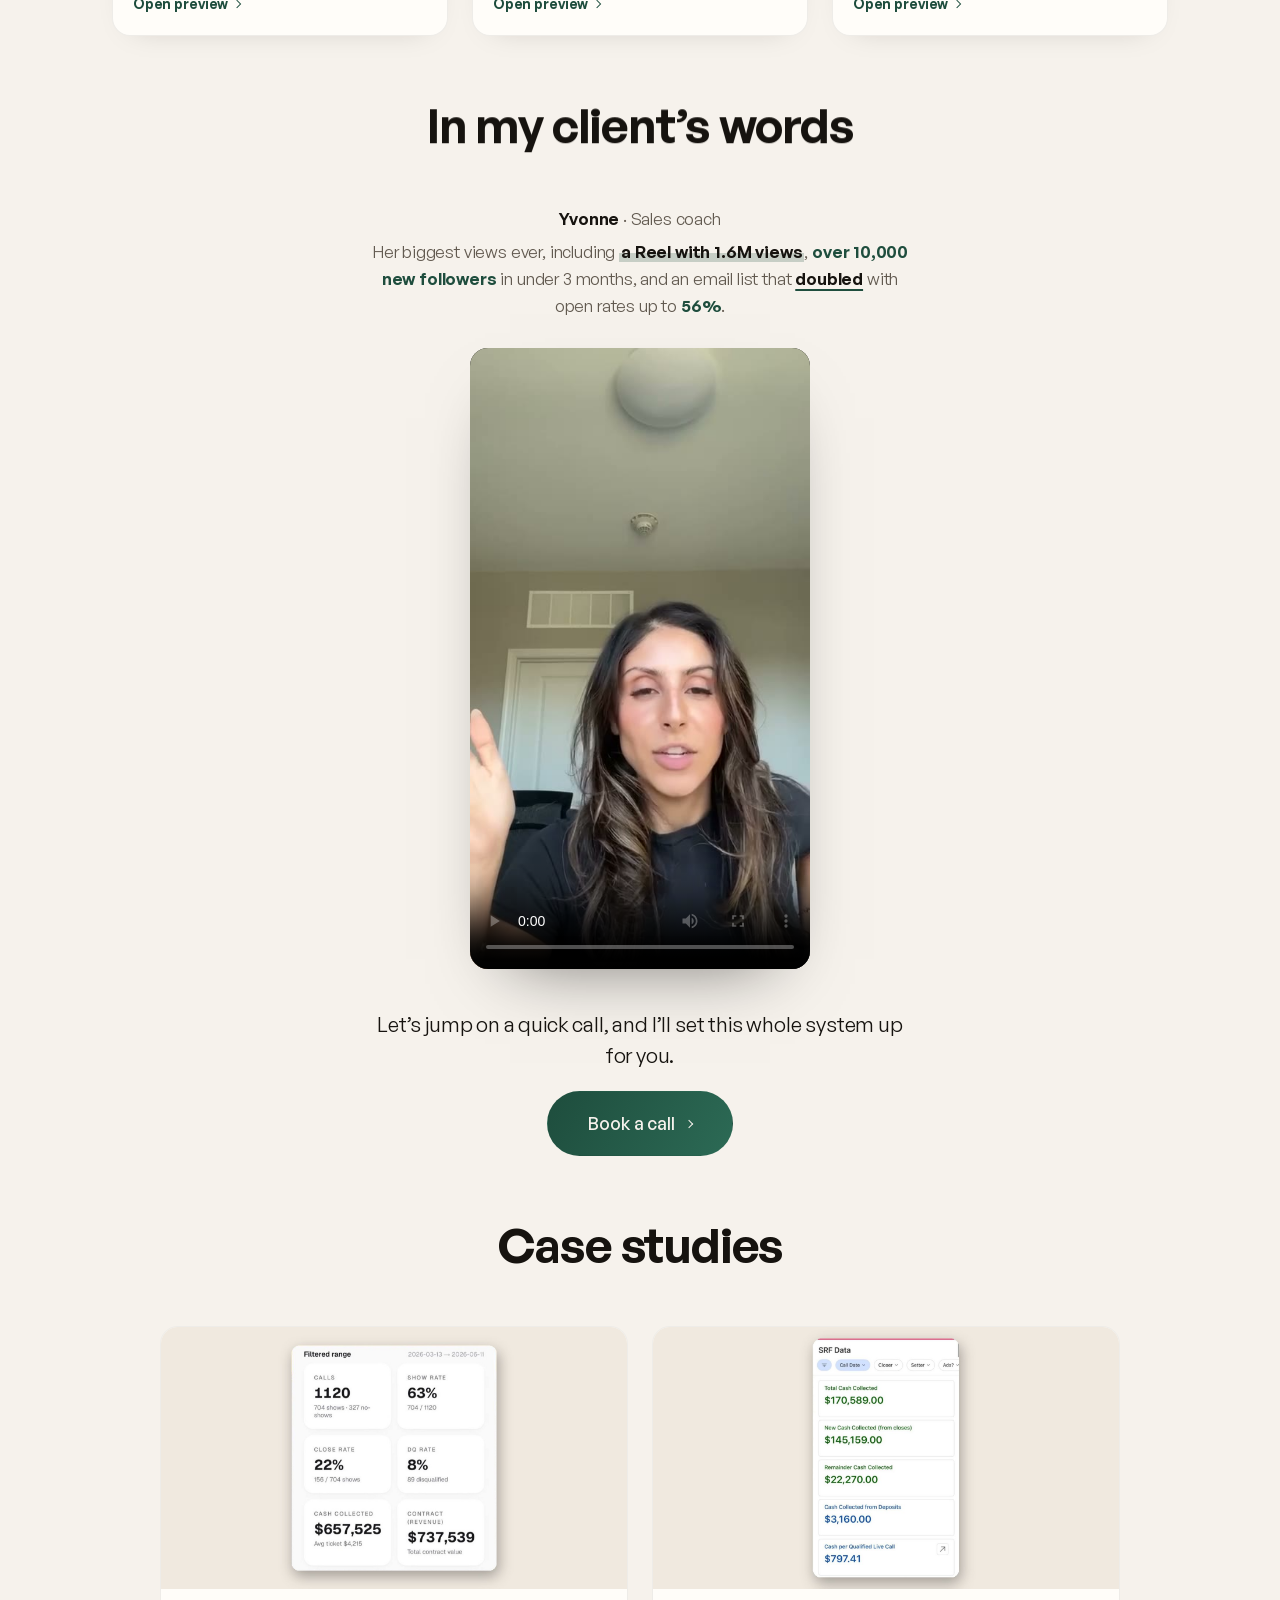
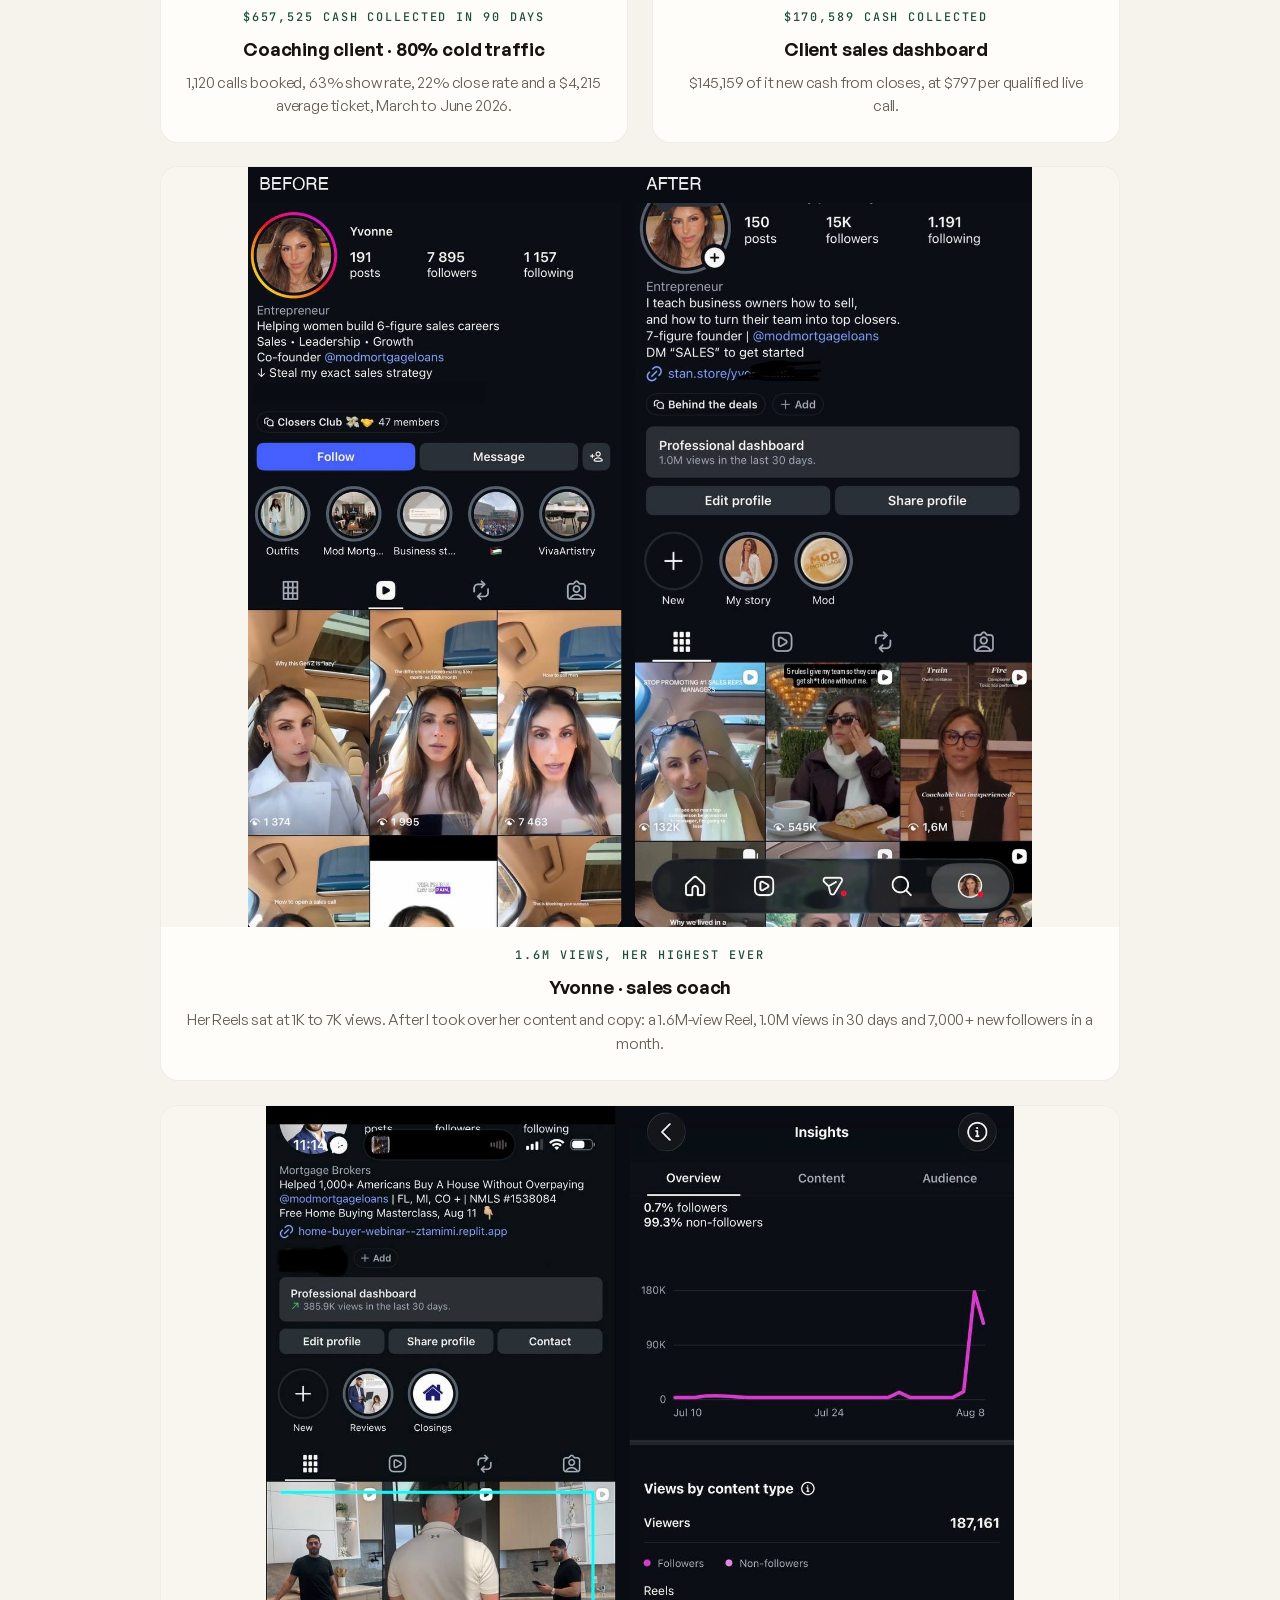
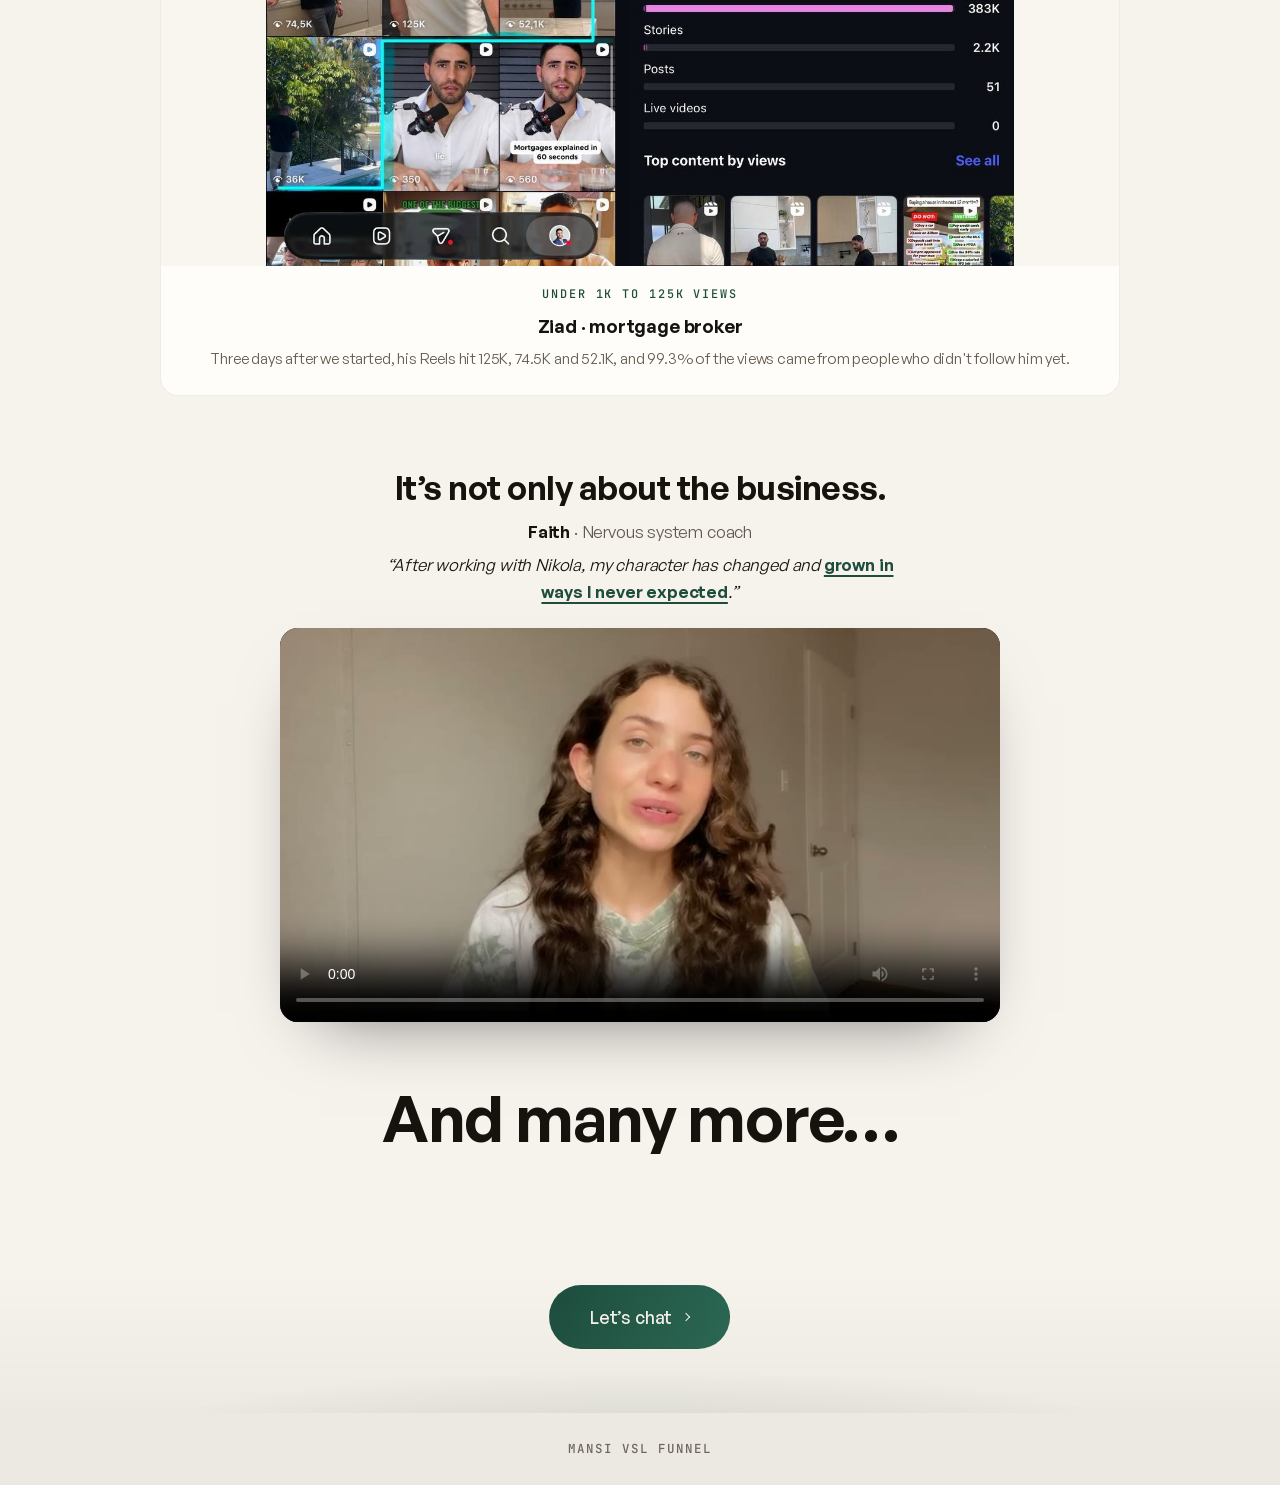
==== commit 858d98c9: "Mansi: black video page on Camila's template, LP fonts across funnel, hub copy Co-Authored-By: Claud" ====
--- a/index.html
+++ b/index.html
@@ -136,8 +136,8 @@
           <div class="beat__num"><span class="beat__idx">01</span><span class="beat__rule"></span></div>
           <div class="beat__copy">
             <p class="beat__kicker">Your Calendly</p>
-            <h3 class="beat__title">Right now it's not clear what your call is for.</h3>
-            <p class="beat__text">Your link goes straight to a calendar. It doesn't say what the call is, who it's for or what happens on it. This is what people see today.</p>
+            <h3 class="beat__title">The overlooked problem: your call has no &ldquo;why&rdquo;.</h3>
+            <p class="beat__text">Your link goes straight to a calendar. It doesn&rsquo;t say what the call is, who it&rsquo;s for or what happens on it, so a salesperson who&rsquo;s ready has no reason to book. This is what people see today.</p>
           </div>
           <div class="beat__aside">
             <figure class="shot"><img src="assets/img/her-calendly.jpg" alt="Mansi's current Calendly page, seen from her link in bio" loading="lazy" /><figcaption>Your Calendly today, opened from the link in your bio</figcaption></figure>
@@ -148,8 +148,8 @@
           <div class="beat__num"><span class="beat__idx">02</span><span class="beat__rule"></span></div>
           <div class="beat__copy">
             <p class="beat__kicker">Your funnel</p>
-            <h3 class="beat__title">There's no clear funnel yet.</h3>
-            <p class="beat__text">Nothing free gives people a reason to leave their email address. So most of your 109K followers watch, scroll away and you never hear from them again.</p>
+            <h3 class="beat__title">Your biggest gap: no landing page yet.</h3>
+            <p class="beat__text">Right now you don&rsquo;t have a landing page. Nothing free gives people a reason to leave their email, so most of your 109K followers watch, scroll away and you never hear from them again. A video page would nurture them for you: they watch you teach the 2 questions, see your numbers, and book a call already warm, around the clock.</p>
           </div>
         </article>
 
@@ -157,8 +157,8 @@
           <div class="beat__num"><span class="beat__idx">03</span><span class="beat__rule"></span></div>
           <div class="beat__copy">
             <p class="beat__kicker">YouTube</p>
-            <h3 class="beat__title">You&rsquo;re not on YouTube yet.</h3>
-            <p class="beat__text">What if you added a flywheel funnel? Instagram brings in new eyes, and YouTube nurtures them. People need to watch a lot of you before they trust you, and Reels are too short for that. On YouTube they can watch you for an hour, and the most qualified buyers come from there.</p>
+            <h3 class="beat__title">The shortcut: one video, a week of Reels.</h3>
+            <p class="beat__text">You&rsquo;re not on YouTube yet, and as a CEO with a team to run, that&rsquo;s your biggest time saver. You record one YouTube video, and we clip it into multiple Reels for Instagram, so one filming session covers your whole week. People need to watch a lot of videos to build trust with somebody, so YouTube is the best place for that: they watch you for an hour, and the most qualified buyers come from there.</p>
           </div>
           <div class="beat__aside">
             <figure class="shot shot--wide"><img src="assets/img/course-thumb.jpg" alt="Thumbnail for Mansi's free full course, option A" loading="lazy" /><figcaption>Thumbnail A</figcaption></figure>
@@ -167,7 +167,7 @@
         </article>
 
         <div class="bridge__close reveal">
-          <p class="bridge__closing">So I built your whole acquisition system: a YouTube flywheel, the free training, the landing page and the high-converting emails that turn followers into booked calls. Everything is below.</p>
+          <p class="bridge__closing">So I built your whole acquisition system: a YouTube flywheel where one video becomes a week of Reels, a video page where salespeople see your numbers and book a call, and the emails that turn followers into booked calls. Everything is below.</p>
           <a class="btn btn--primary" href="#deliverables">See what's built <span class="arrow-down" aria-hidden="true"></span></a>
         </div>
       </div>
@@ -186,8 +186,8 @@
             <span class="group__rule"></span>
           </div>
           <div class="grid grid--1">
-            <button class="pcard pcard--wide reveal" data-title="The high-ticket offer" data-embed="offer/?v=1792693476">
-              <span class="thumb thumb--wide"><span class="thumb__bar"><i></i><i></i><i></i><span class="thumb__url">closingroom.ae/the-closing-room</span></span><img class="thumb__img" src="assets/img/offer-preview.jpg" alt="The Closing Room preview" loading="lazy" /></span>
+            <button class="pcard pcard--wide reveal" data-title="The high-ticket offer" data-embed="offer/?v=1792900000">
+              <span class="thumb thumb--wide"><span class="thumb__bar"><i></i><i></i><i></i><span class="thumb__url">closingroom.ae/the-closing-room</span></span><img class="thumb__img" src="assets/img/offer-preview.jpg?v=1792900000" alt="The Closing Room preview" loading="lazy" /></span>
               <span class="pcard__body"><span><span class="pcard__kicker">01 · The offer</span><span class="pcard__title">The Closing Room</span><span class="pcard__desc">A 12-week programme built on your Quiet Yes, with real call reviews and a script written for each member.</span></span><span class="pcard__link">Open preview <span class="arrow" aria-hidden="true"></span></span></span>
             </button>
           </div>
@@ -200,8 +200,8 @@
             <span class="group__rule"></span>
           </div>
           <div class="grid grid--1">
-            <button class="pcard pcard--wide reveal" data-title="Your YouTube flywheel" data-embed="youtube-flywheel/?v=1792693476">
-              <span class="thumb thumb--wide"><span class="thumb__bar"><i></i><i></i><i></i><span class="thumb__url">your free full course</span></span><img class="thumb__img" src="assets/img/flywheel-preview.jpg" alt="YouTube flywheel preview" loading="lazy" /></span>
+            <button class="pcard pcard--wide reveal" data-title="Your YouTube flywheel" data-embed="youtube-flywheel/?v=1792900000">
+              <span class="thumb thumb--wide"><span class="thumb__bar"><i></i><i></i><i></i><span class="thumb__url">your free full course</span></span><img class="thumb__img" src="assets/img/flywheel-preview.jpg?v=1792900000" alt="YouTube flywheel preview" loading="lazy" /></span>
               <span class="pcard__body"><span><span class="pcard__kicker">01 · Start here</span><span class="pcard__title">Your YouTube flywheel</span><span class="pcard__desc">One free full course on YouTube that does the selling: the thumbnail, the course outline, the two links under every video and the pinned comment.</span></span><span class="pcard__link">Open preview <span class="arrow" aria-hidden="true"></span></span></span>
             </button>
           </div>
@@ -214,12 +214,12 @@
             <span class="group__rule"></span>
           </div>
           <div class="grid grid--2">
-            <button class="pcard reveal" data-title="VSL + book a call" data-embed="vsl/?v=1792694159">
-              <span class="thumb"><span class="thumb__bar"><i></i><i></i><i></i><span class="thumb__url">closingroom.ae/training</span></span><img class="thumb__img" src="assets/img/vsl-preview.jpg?v=1792692544" alt="VSL sales page preview" loading="lazy" /></span>
-              <span class="pcard__body"><span><span class="pcard__kicker">01 · Your link in bio</span><span class="pcard__title">VSL + book a call</span><span class="pcard__desc">One page: the free training (email to unlock), then the application right underneath it.</span></span><span class="pcard__link">Open preview <span class="arrow" aria-hidden="true"></span></span></span>
-            </button>
-            <button class="pcard reveal" data-title="Thank-you page" data-embed="thank-you/?v=1792693476">
-              <span class="thumb"><span class="thumb__bar"><i></i><i></i><i></i><span class="thumb__url">closingroom.ae/booked</span></span><img class="thumb__img" src="assets/img/thankyou-preview.jpg" alt="Thank-you page preview" loading="lazy" /></span>
+            <button class="pcard reveal" data-title="Video page + book a call" data-embed="training/?v=1792900000">
+              <span class="thumb"><span class="thumb__bar"><i></i><i></i><i></i><span class="thumb__url">closingroom.ae/call</span></span><img class="thumb__img" src="assets/img/training-preview.jpg?v=1" alt="Video page preview" loading="lazy" /></span>
+              <span class="pcard__body"><span><span class="pcard__kicker">01 · Your link in bio</span><span class="pcard__title">Video page + book a call</span><span class="pcard__desc">A short video, your numbers, your 3 moves and your story, then a call with your team booked on the same page.</span></span><span class="pcard__link">Open preview <span class="arrow" aria-hidden="true"></span></span></span>
+            </button>
+            <button class="pcard reveal" data-title="Thank-you page" data-embed="thank-you/?v=1792900000">
+              <span class="thumb"><span class="thumb__bar"><i></i><i></i><i></i><span class="thumb__url">closingroom.ae/booked</span></span><img class="thumb__img" src="assets/img/thankyou-preview.jpg?v=1792900000" alt="Thank-you page preview" loading="lazy" /></span>
               <span class="pcard__body"><span><span class="pcard__kicker">02 · Booked</span><span class="pcard__title">Thank-you page</span><span class="pcard__desc">Your welcome video plus the answers people need before they show up to the call.</span></span><span class="pcard__link">Open preview <span class="arrow" aria-hidden="true"></span></span></span>
             </button>
           </div>
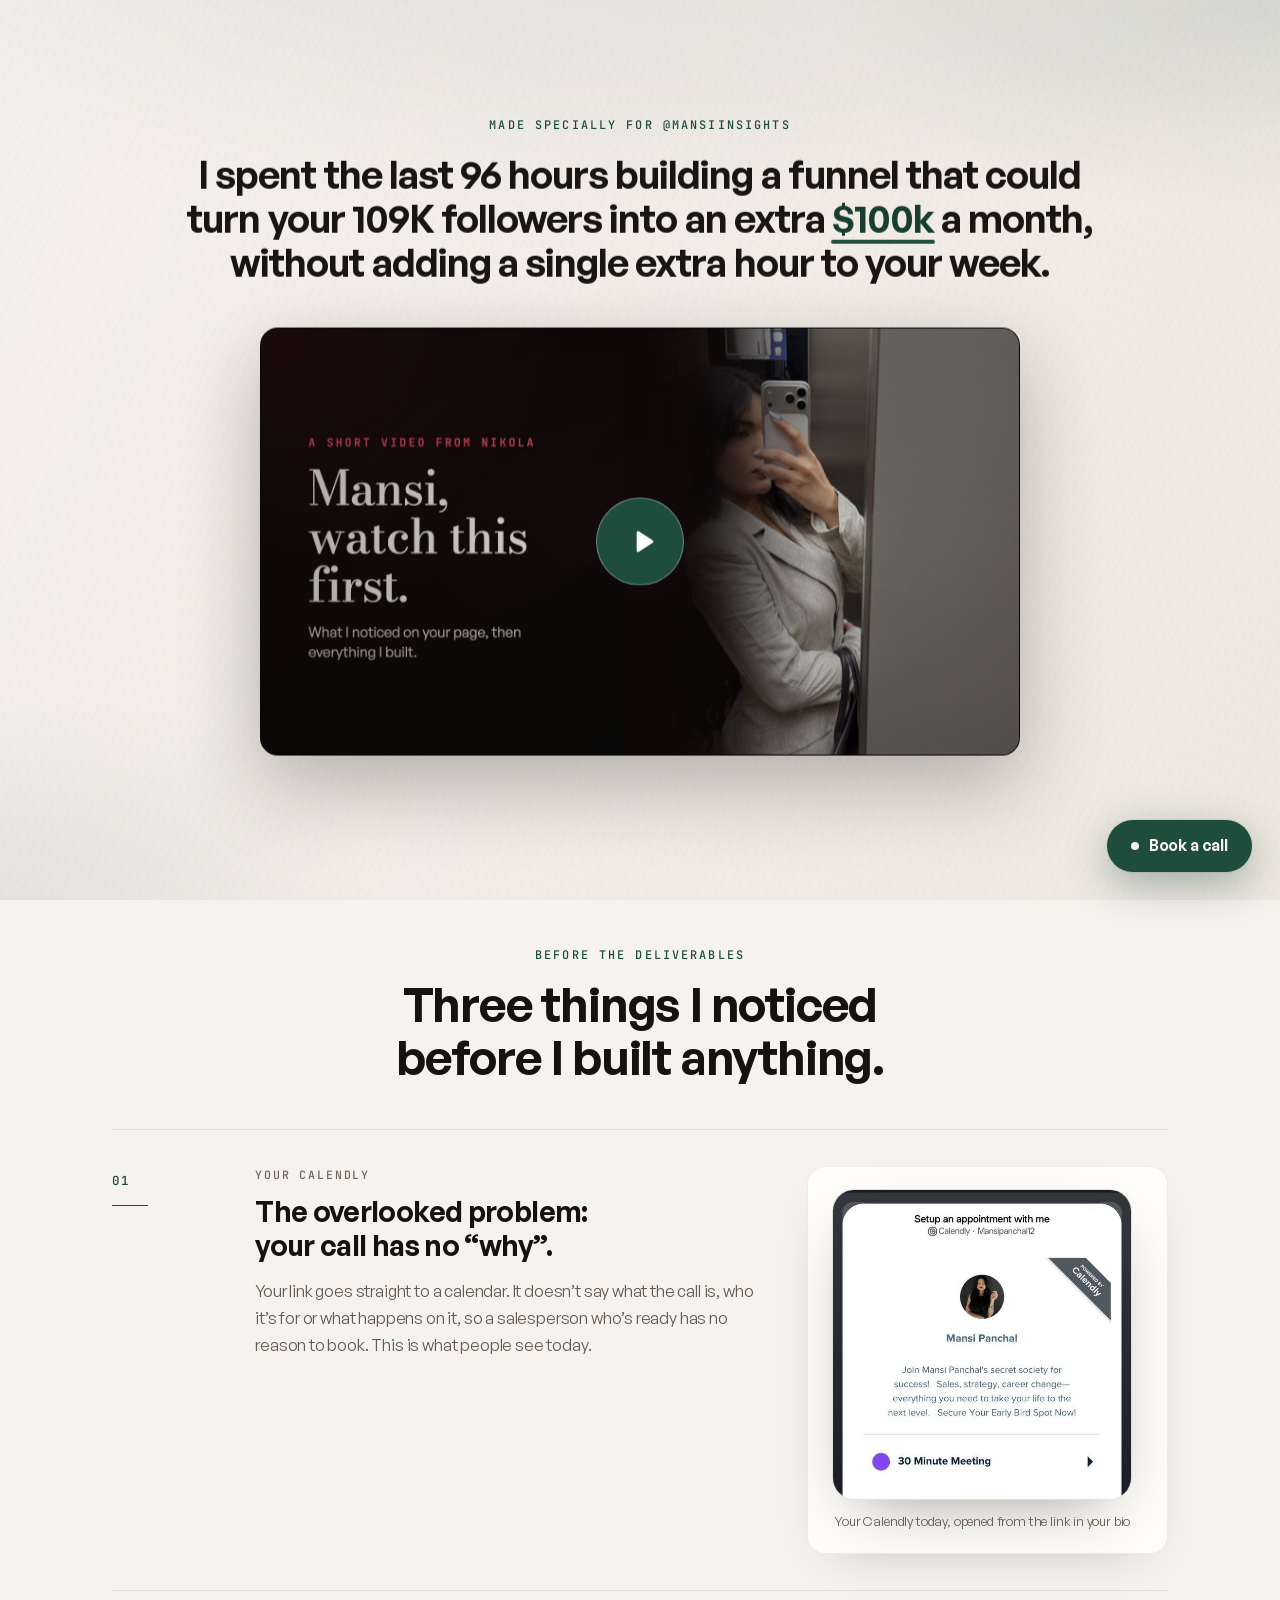
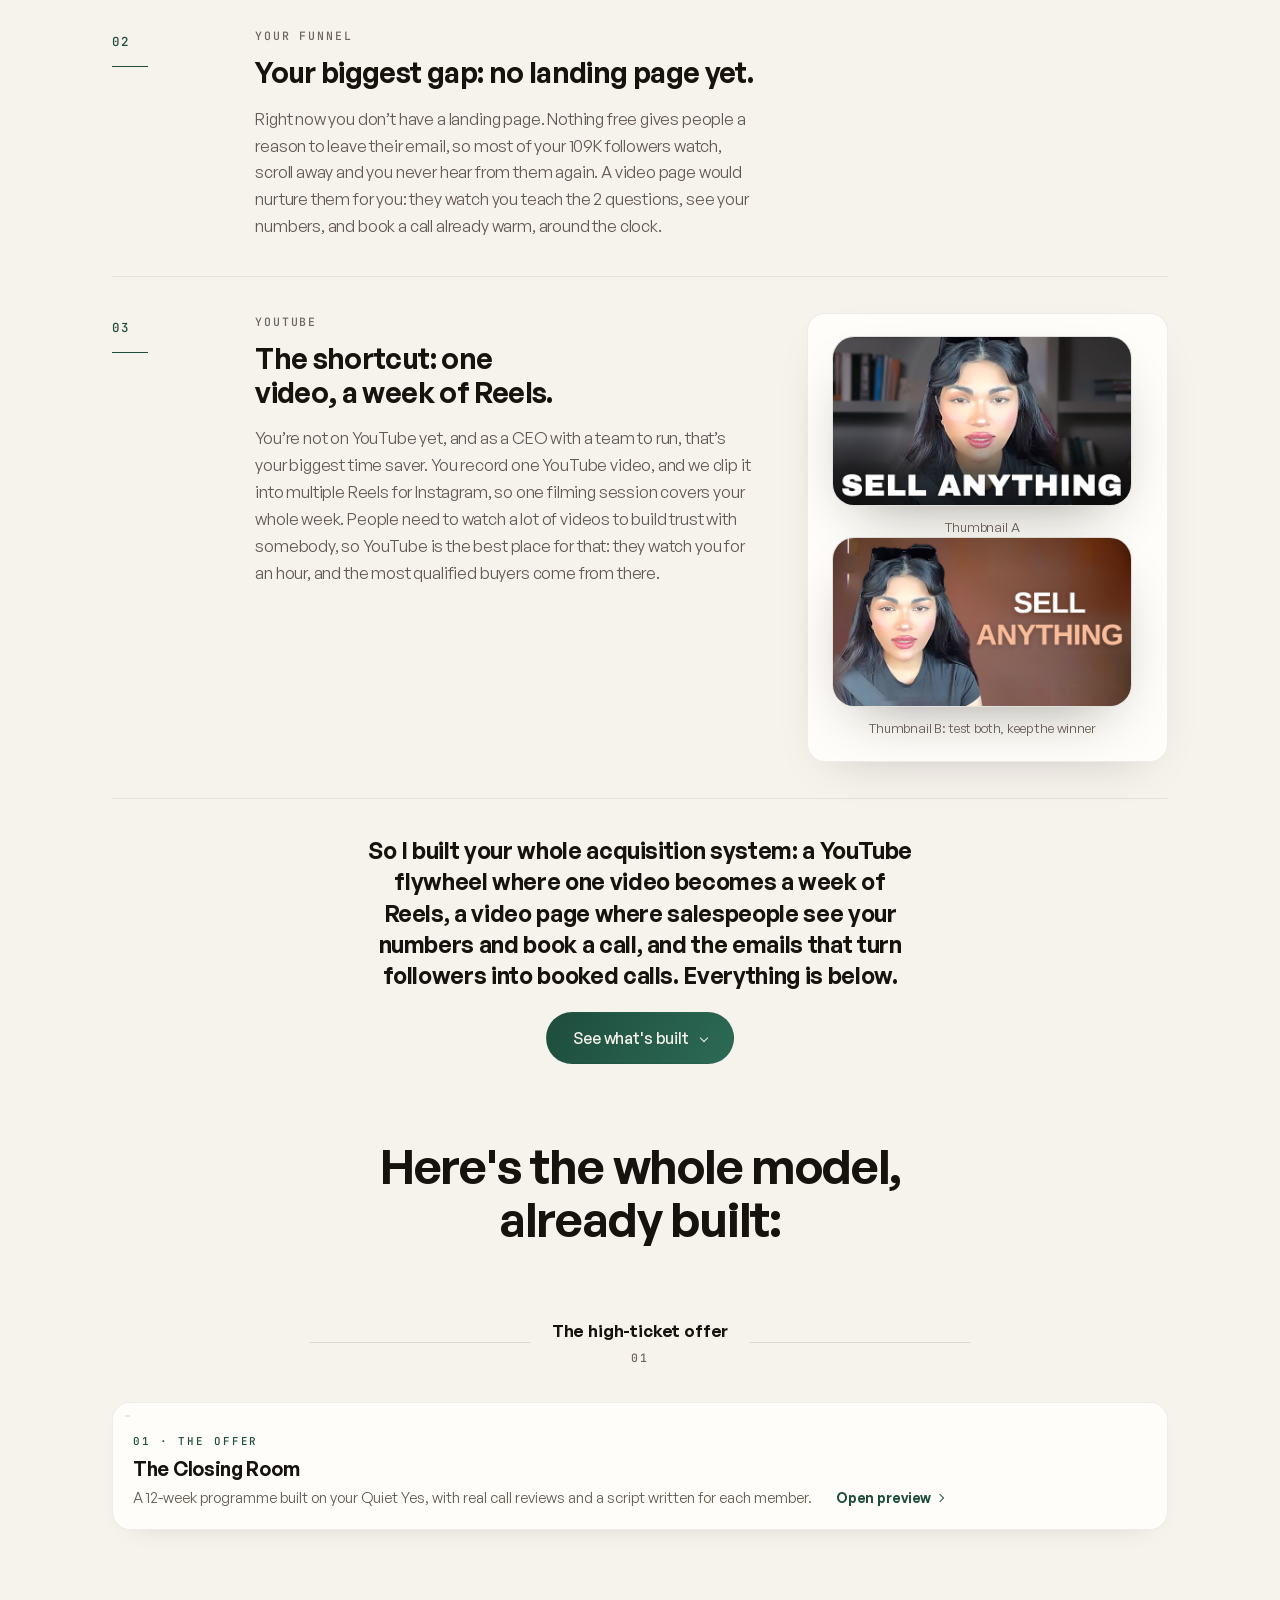
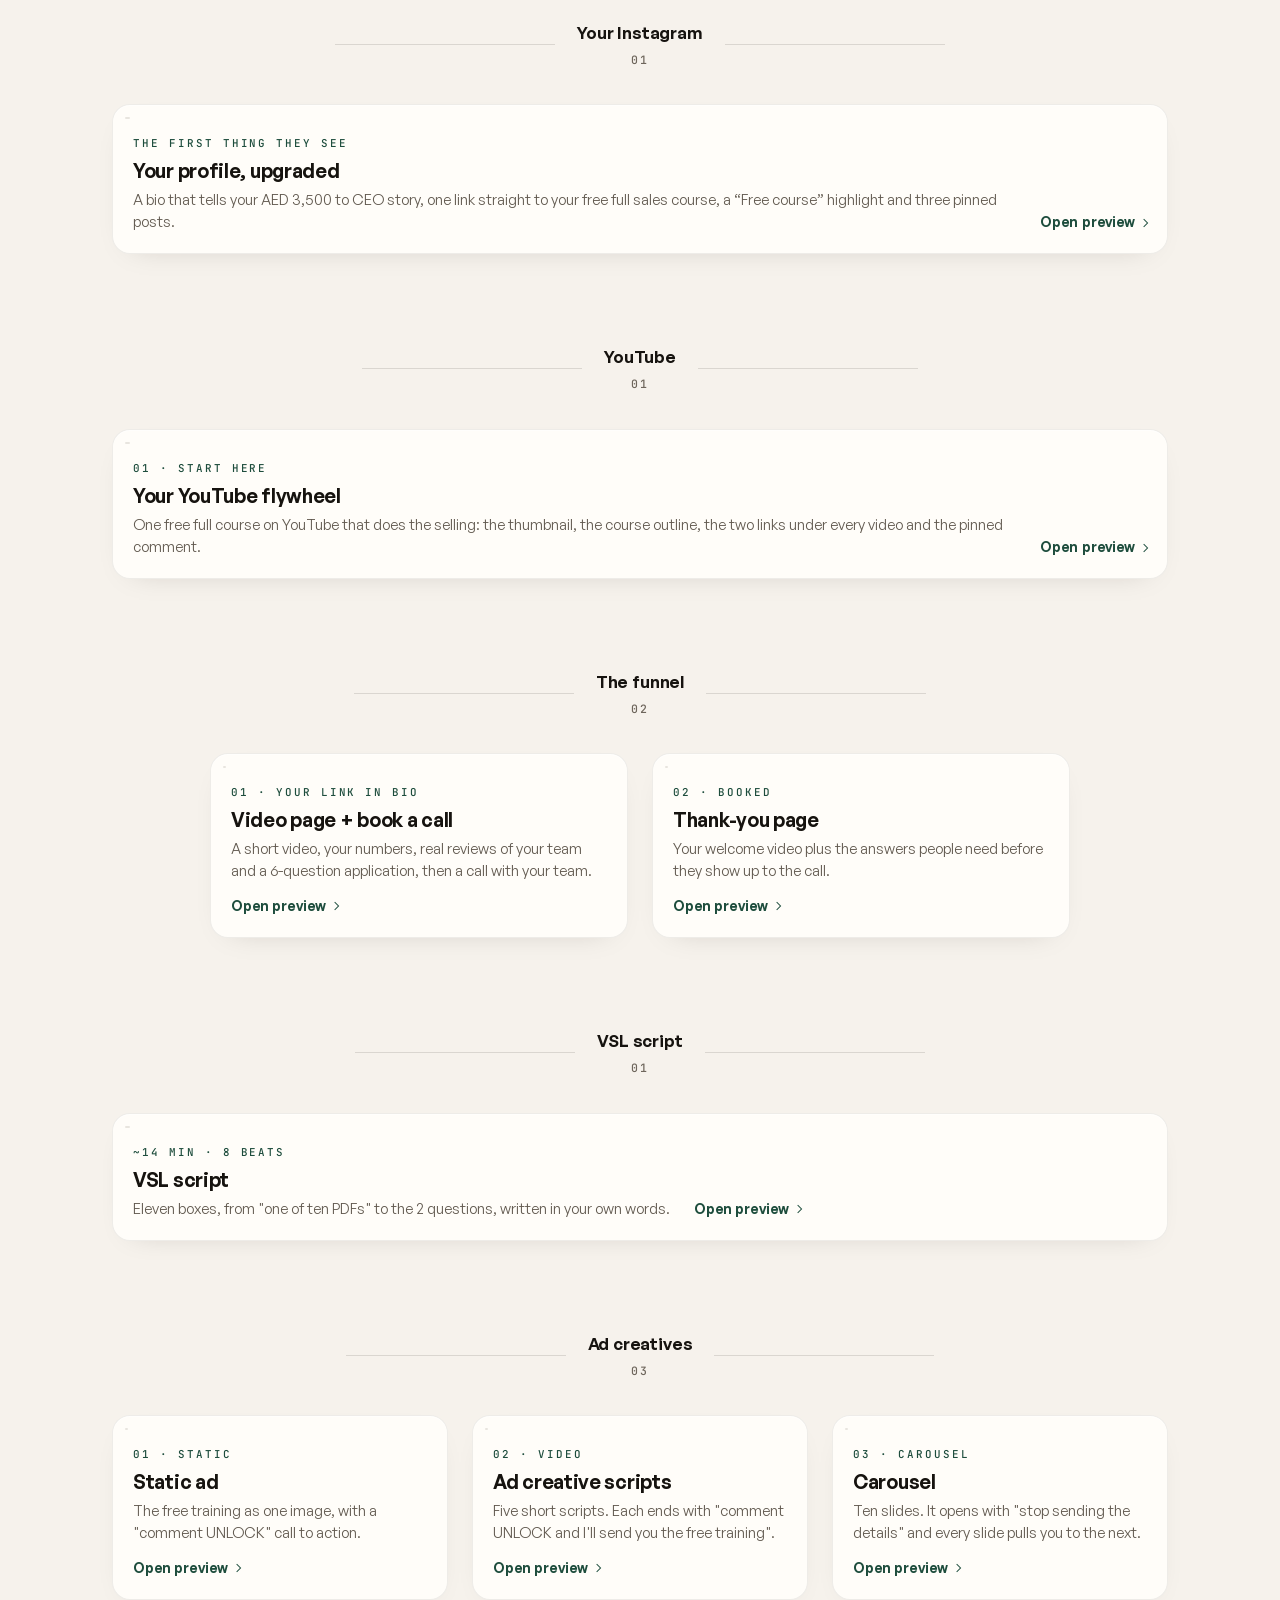
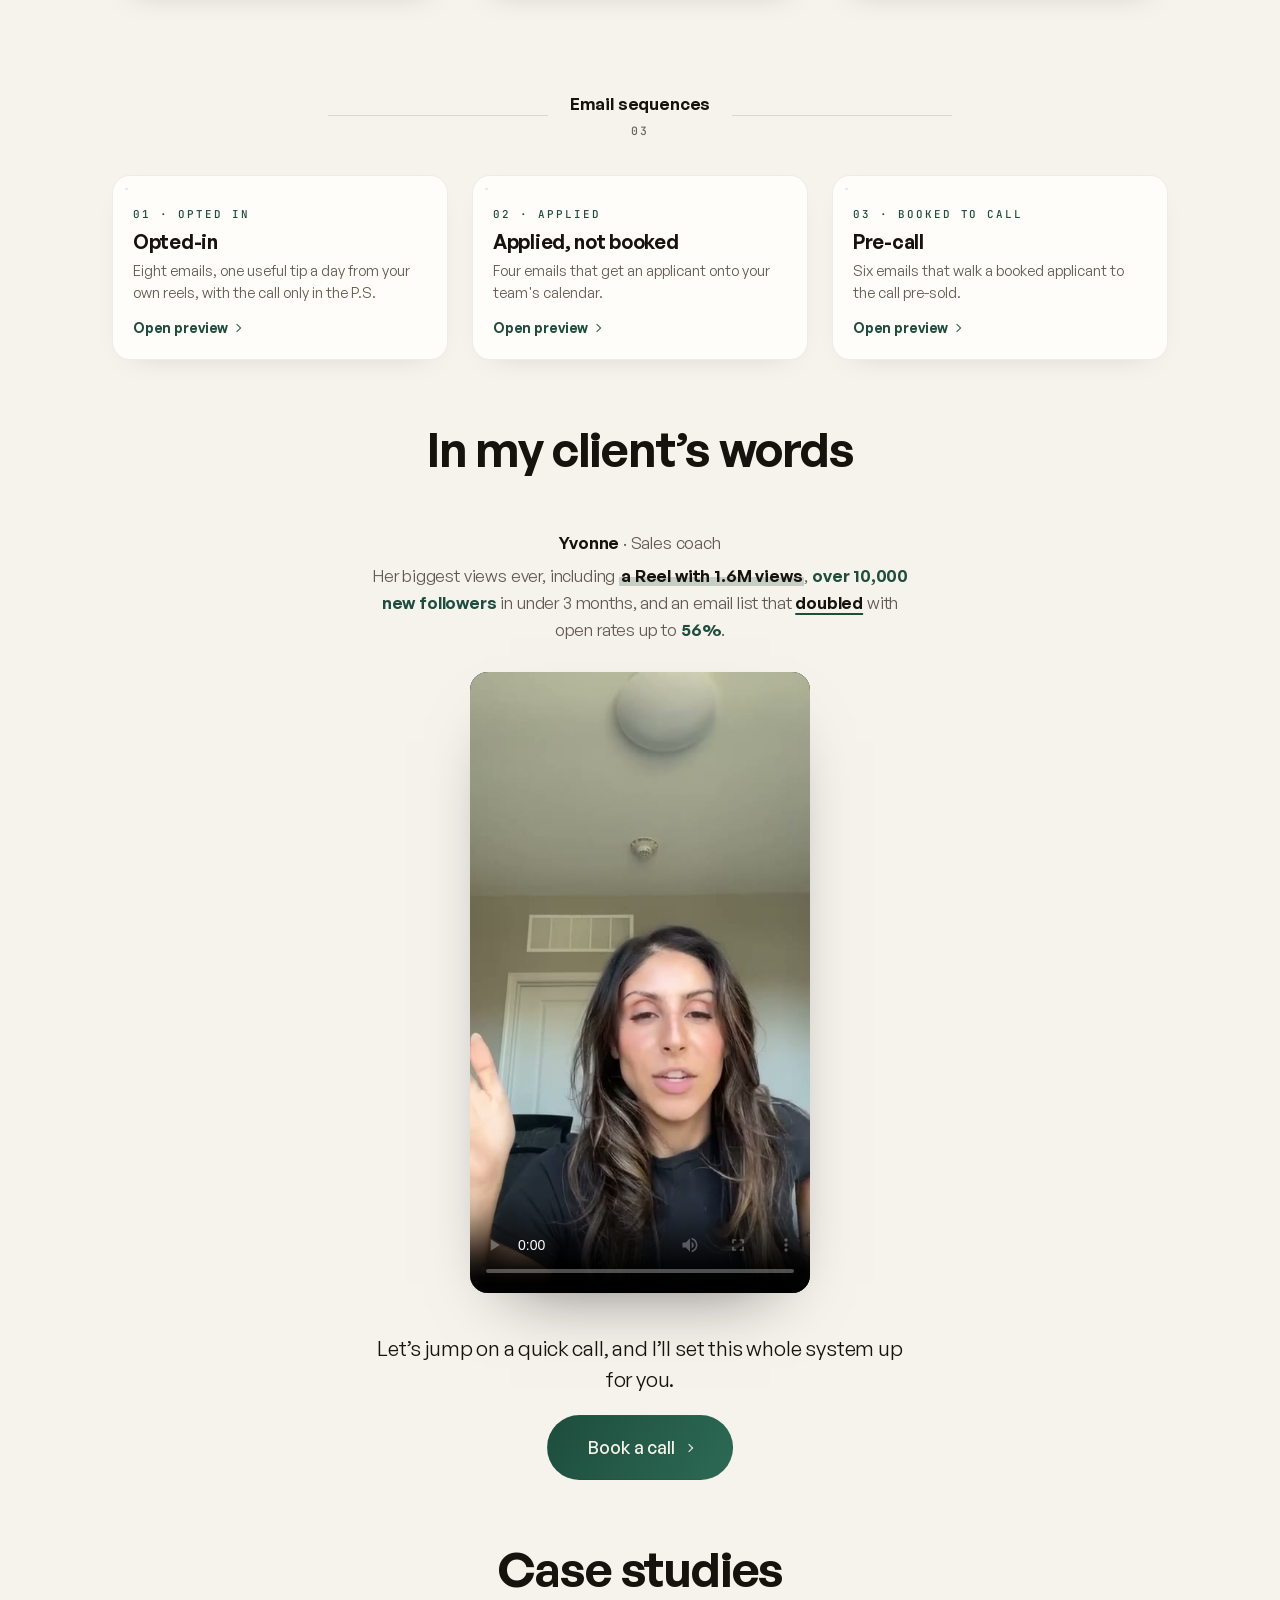
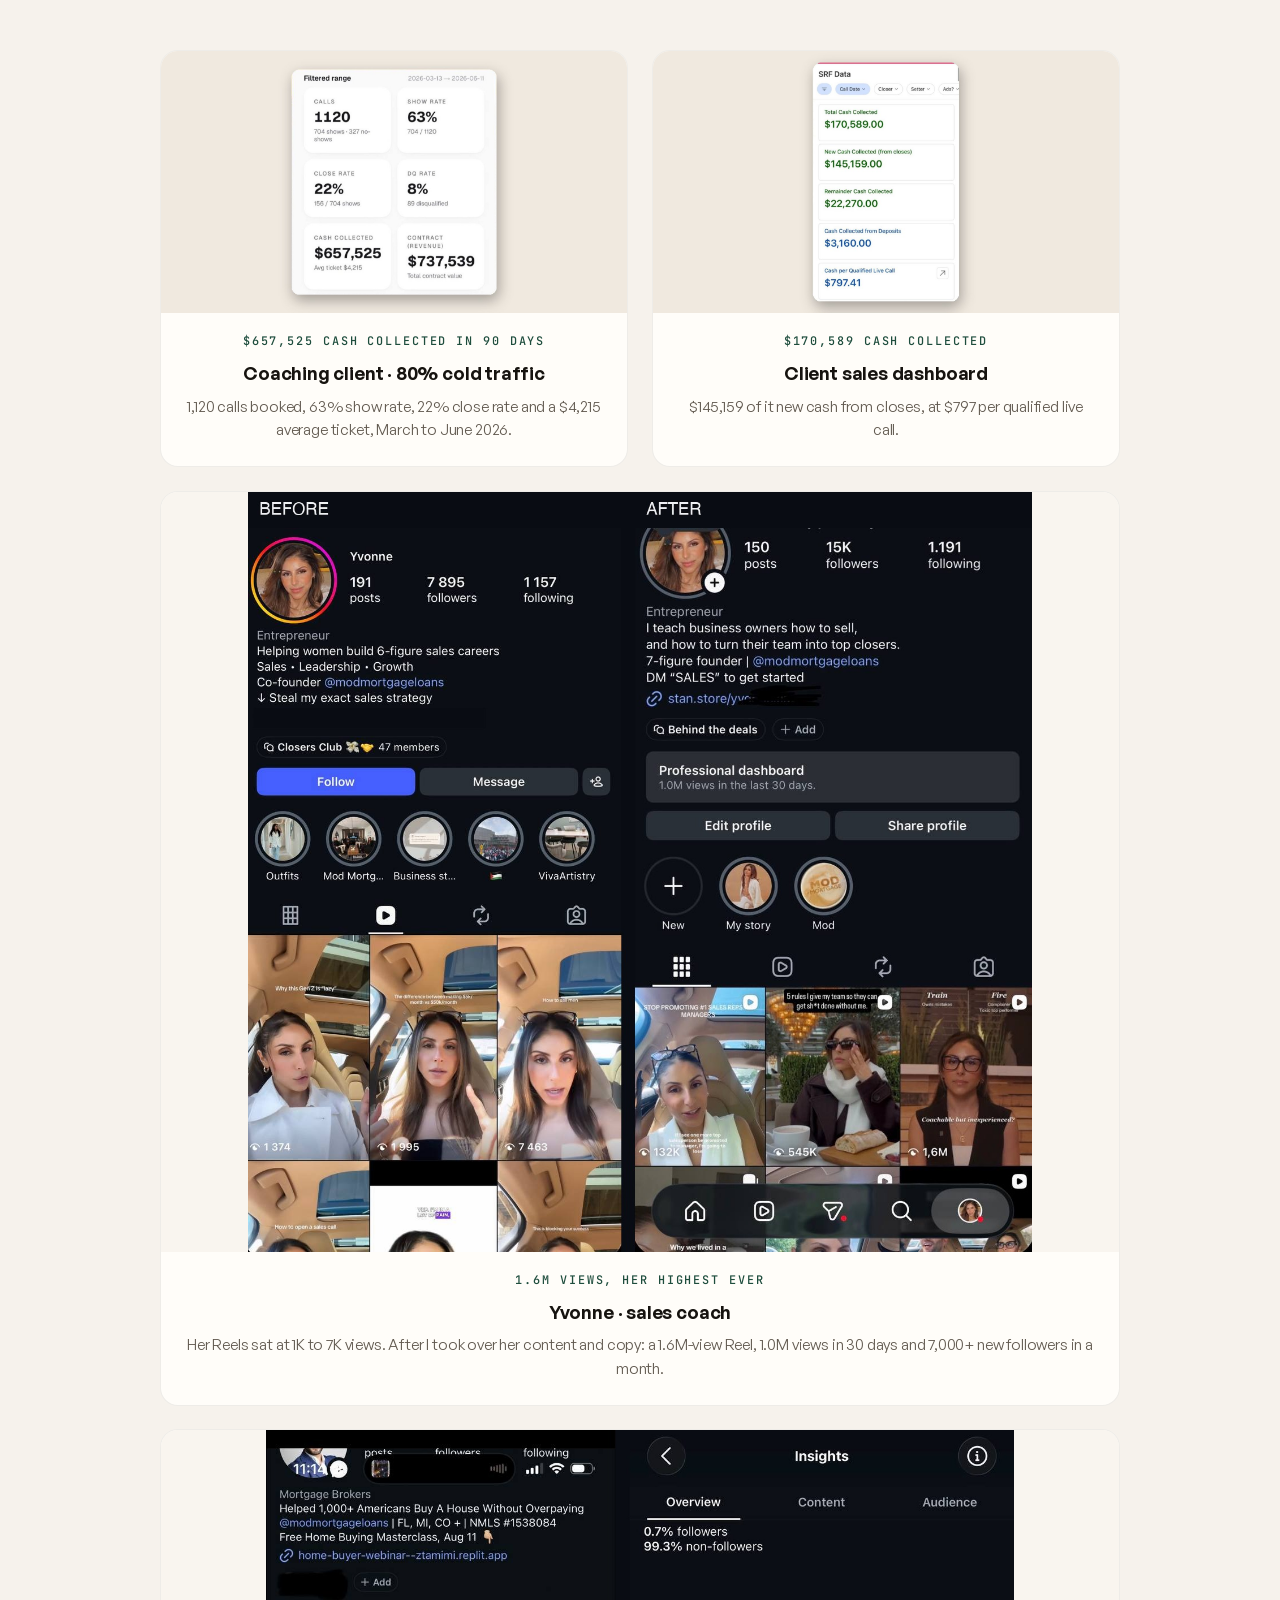
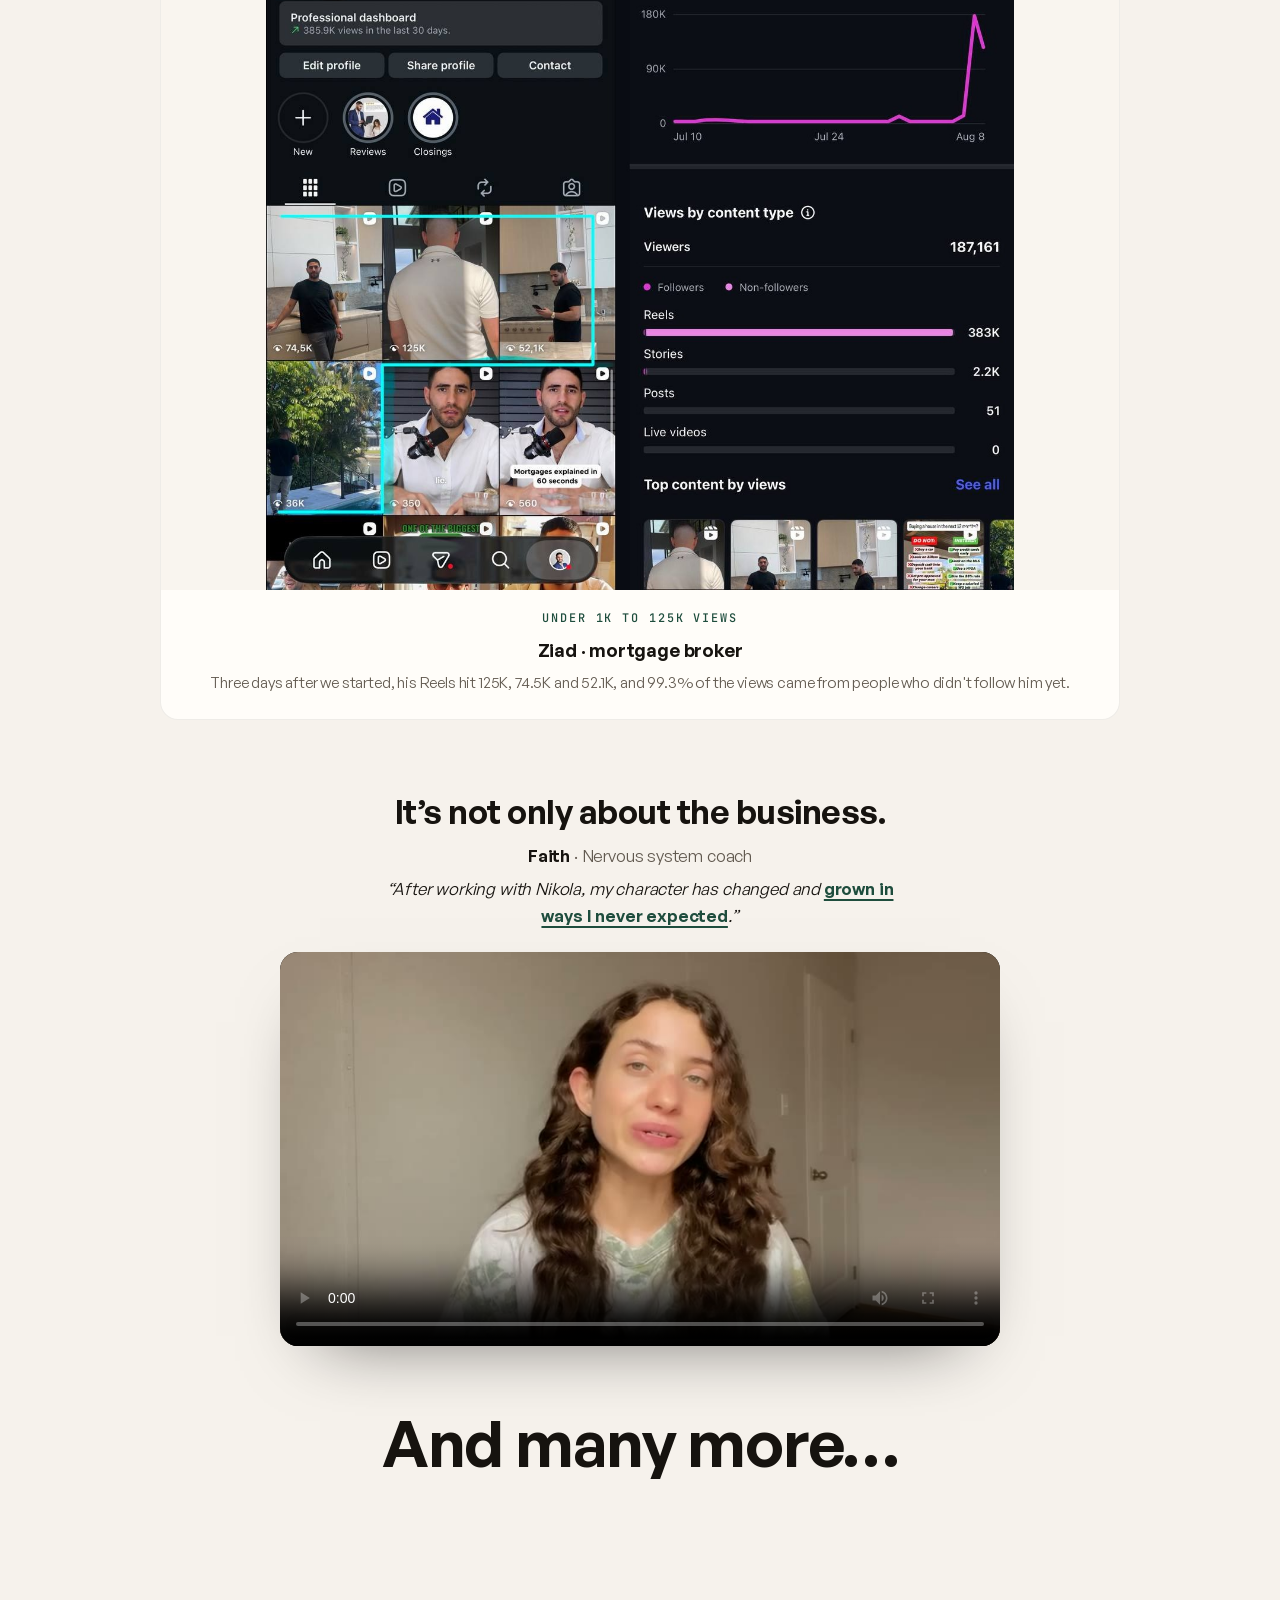
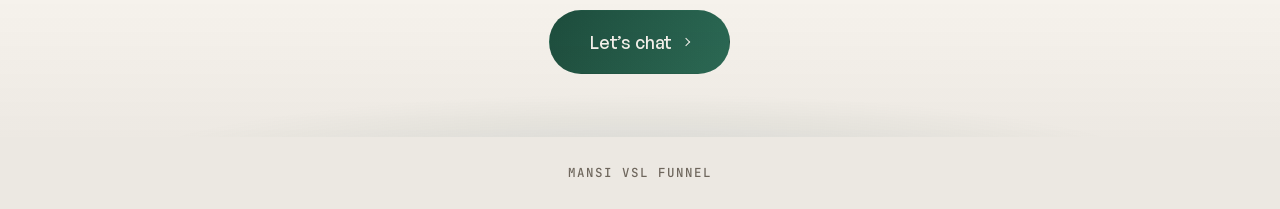
==== commit 3c326254: "Mansi: landing page on Ravi's structure in black with Camila's fonts, IG profile before/after Co-Aut" ====
--- a/index.html
+++ b/index.html
@@ -196,6 +196,20 @@
         <div class="group">
           <div class="group__head reveal">
             <span class="group__rule"></span>
+            <span class="group__meta"><span class="group__label">Your Instagram</span><span class="group__count">01</span></span>
+            <span class="group__rule"></span>
+          </div>
+          <div class="grid grid--1">
+            <button class="pcard pcard--wide reveal" data-title="Your profile, upgraded" data-embed="ig-profile/?v=1">
+              <span class="thumb thumb--wide"><span class="thumb__bar"><i></i><i></i><i></i><span class="thumb__url">today vs upgraded</span></span><img class="thumb__img" src="assets/img/igprofile-preview.jpg?v=1" alt="Instagram profile before and after" loading="lazy" /></span>
+              <span class="pcard__body"><span><span class="pcard__kicker">The first thing they see</span><span class="pcard__title">Your profile, upgraded</span><span class="pcard__desc">A bio that tells your AED 3,500 to CEO story, one link straight to your free full sales course, a &ldquo;Free course&rdquo; highlight and three pinned posts.</span></span><span class="pcard__link">Open preview <span class="arrow" aria-hidden="true"></span></span></span>
+            </button>
+          </div>
+        </div>
+
+        <div class="group">
+          <div class="group__head reveal">
+            <span class="group__rule"></span>
             <span class="group__meta"><span class="group__label">YouTube</span><span class="group__count">01</span></span>
             <span class="group__rule"></span>
           </div>
@@ -214,9 +228,9 @@
             <span class="group__rule"></span>
           </div>
           <div class="grid grid--2">
-            <button class="pcard reveal" data-title="Video page + book a call" data-embed="training/?v=1792900000">
-              <span class="thumb"><span class="thumb__bar"><i></i><i></i><i></i><span class="thumb__url">closingroom.ae/call</span></span><img class="thumb__img" src="assets/img/training-preview.jpg?v=1" alt="Video page preview" loading="lazy" /></span>
-              <span class="pcard__body"><span><span class="pcard__kicker">01 · Your link in bio</span><span class="pcard__title">Video page + book a call</span><span class="pcard__desc">A short video, your numbers, your 3 moves and your story, then a call with your team booked on the same page.</span></span><span class="pcard__link">Open preview <span class="arrow" aria-hidden="true"></span></span></span>
+            <button class="pcard reveal" data-title="Video page + book a call" data-embed="training/?v=1792910000">
+              <span class="thumb"><span class="thumb__bar"><i></i><i></i><i></i><span class="thumb__url">closingroom.ae/call</span></span><img class="thumb__img" src="assets/img/training-preview.jpg?v=2" alt="Video page preview" loading="lazy" /></span>
+              <span class="pcard__body"><span><span class="pcard__kicker">01 · Your link in bio</span><span class="pcard__title">Video page + book a call</span><span class="pcard__desc">A short video, your numbers, real reviews of your team and a 6-question application, then a call with your team.</span></span><span class="pcard__link">Open preview <span class="arrow" aria-hidden="true"></span></span></span>
             </button>
             <button class="pcard reveal" data-title="Thank-you page" data-embed="thank-you/?v=1792900000">
               <span class="thumb"><span class="thumb__bar"><i></i><i></i><i></i><span class="thumb__url">closingroom.ae/booked</span></span><img class="thumb__img" src="assets/img/thankyou-preview.jpg?v=1792900000" alt="Thank-you page preview" loading="lazy" /></span>
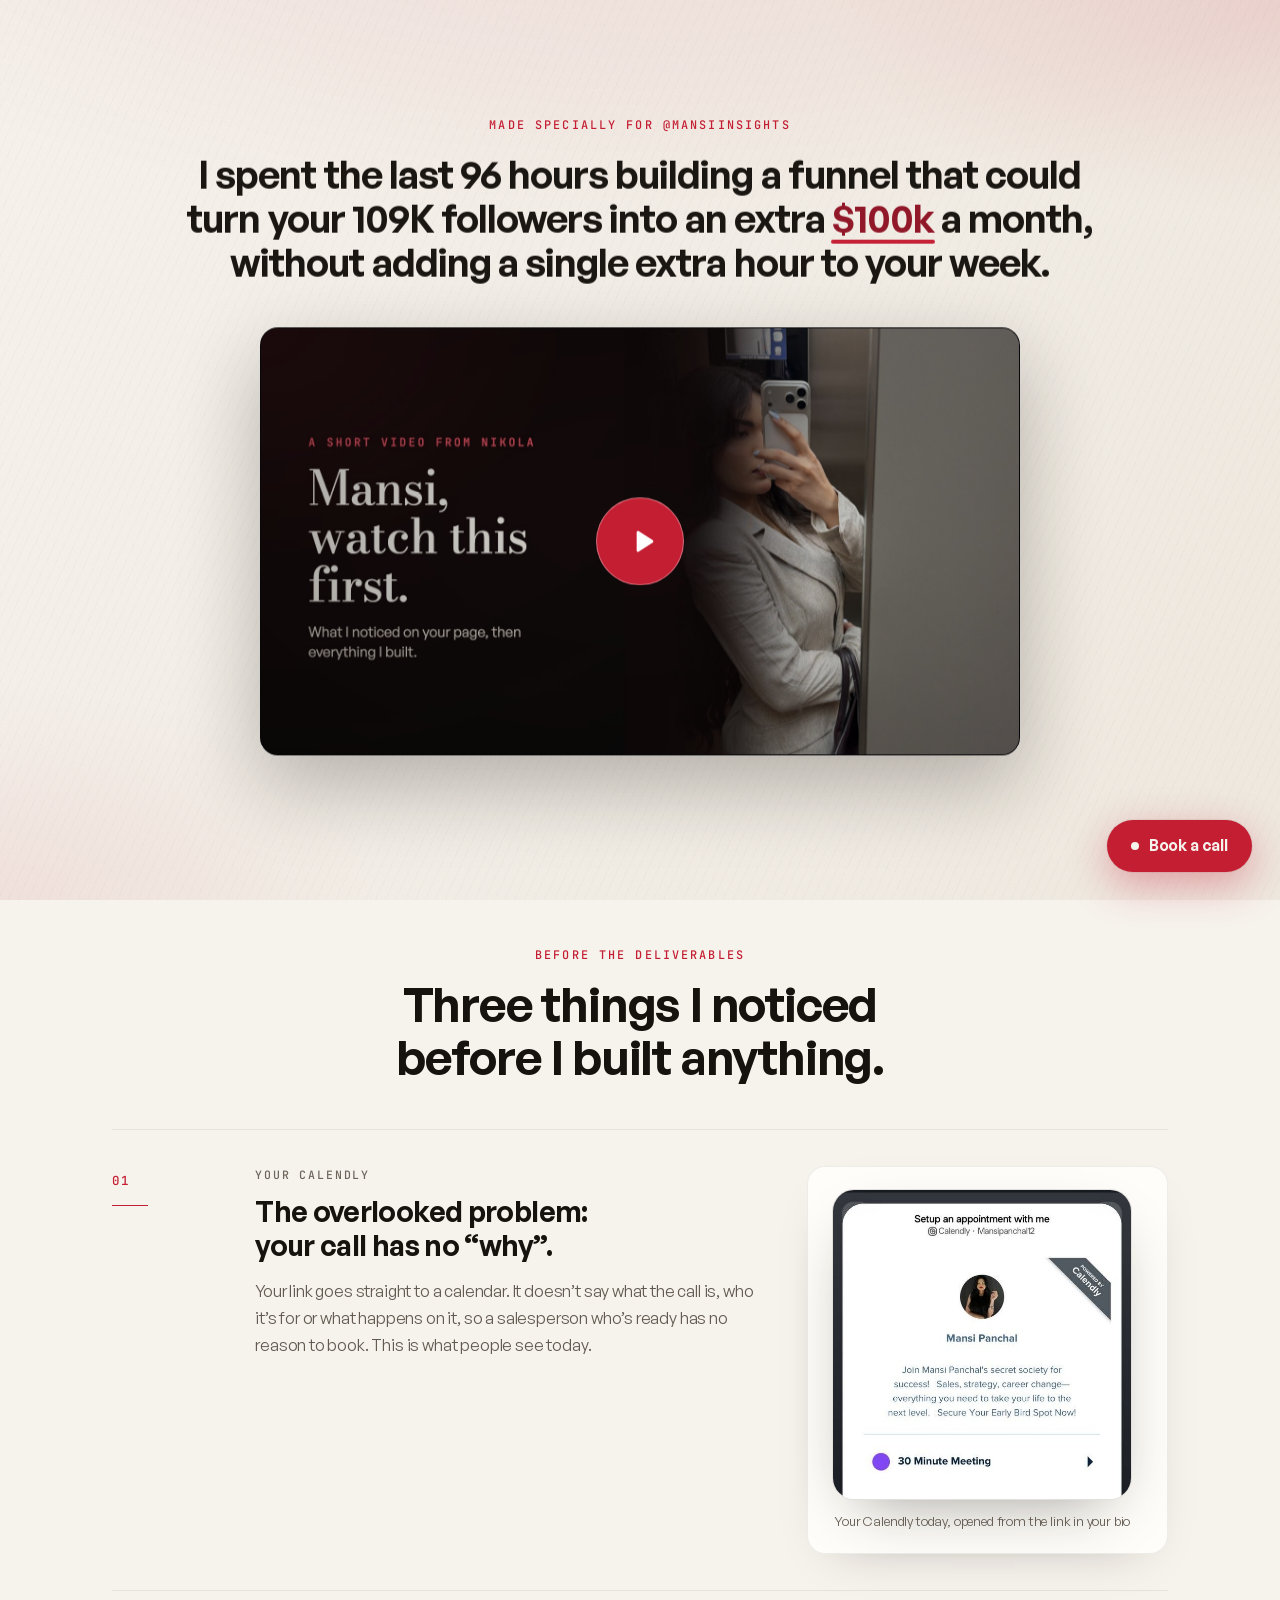
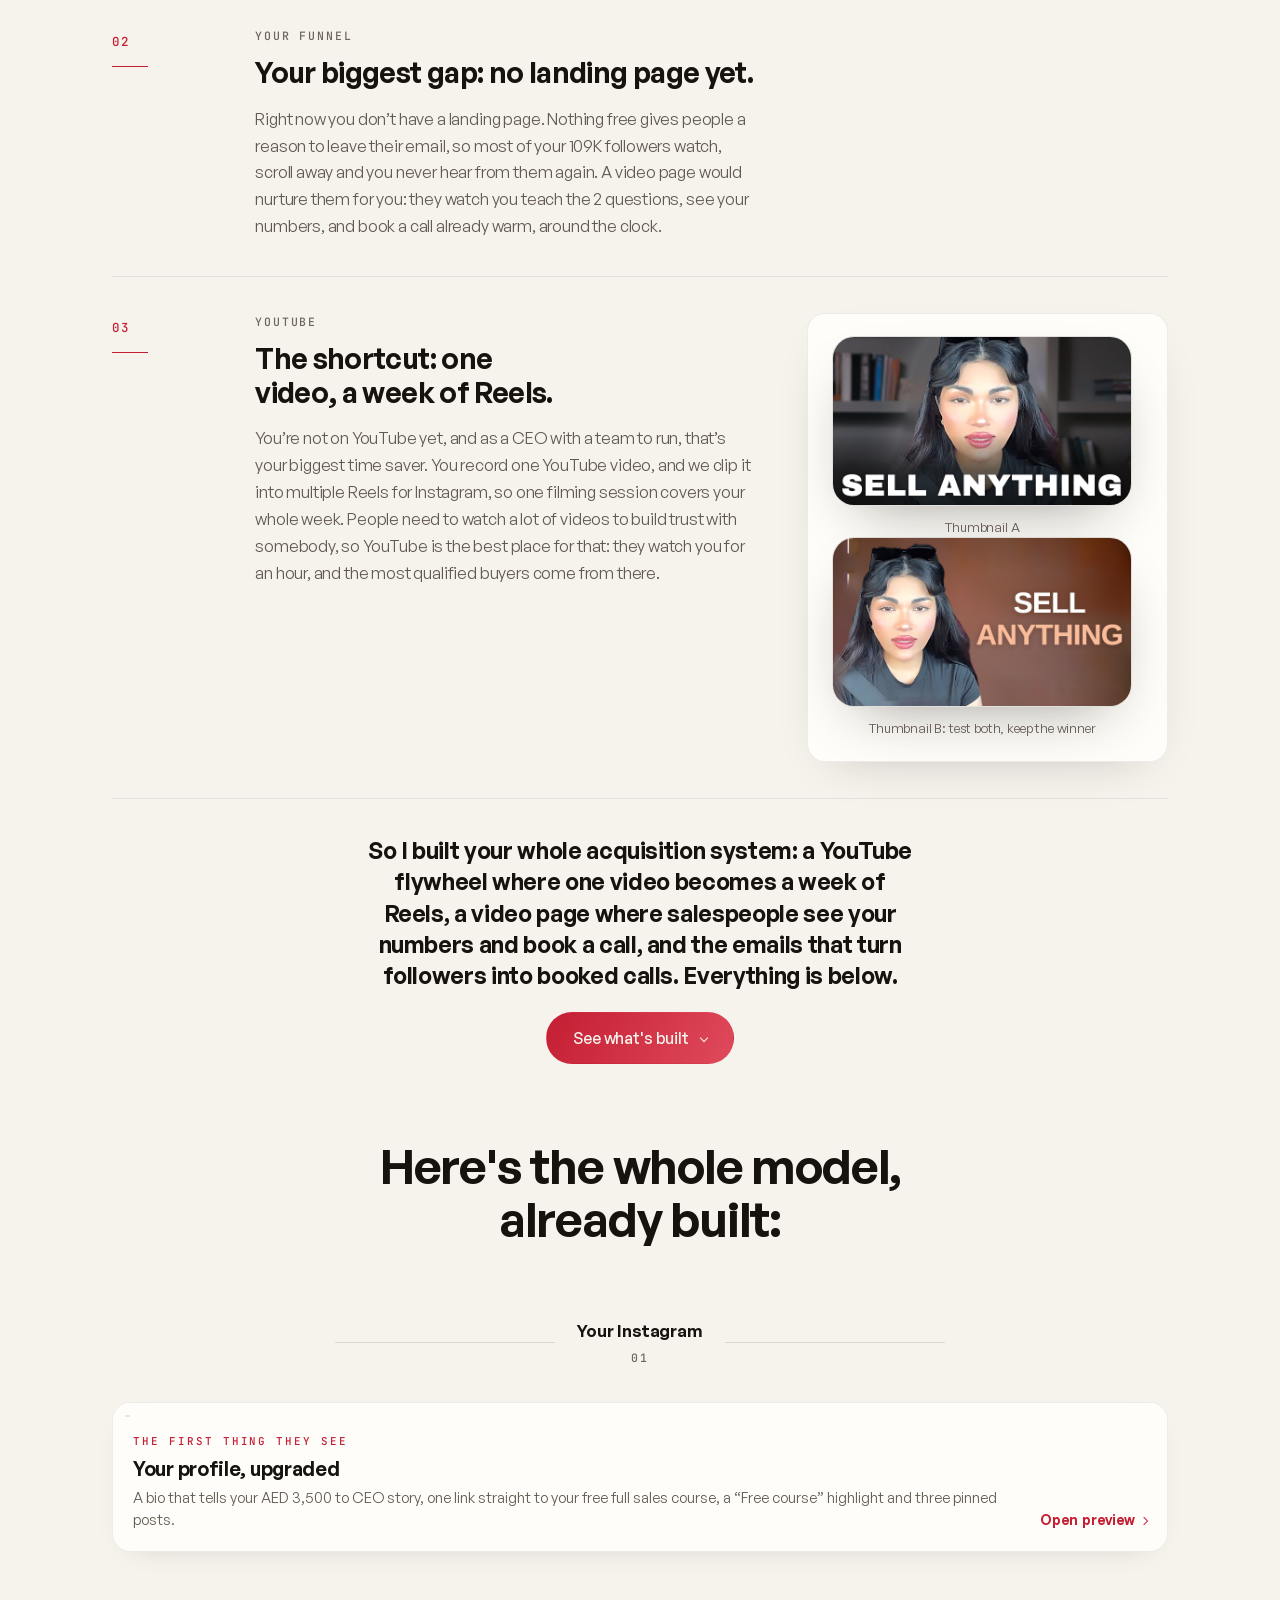
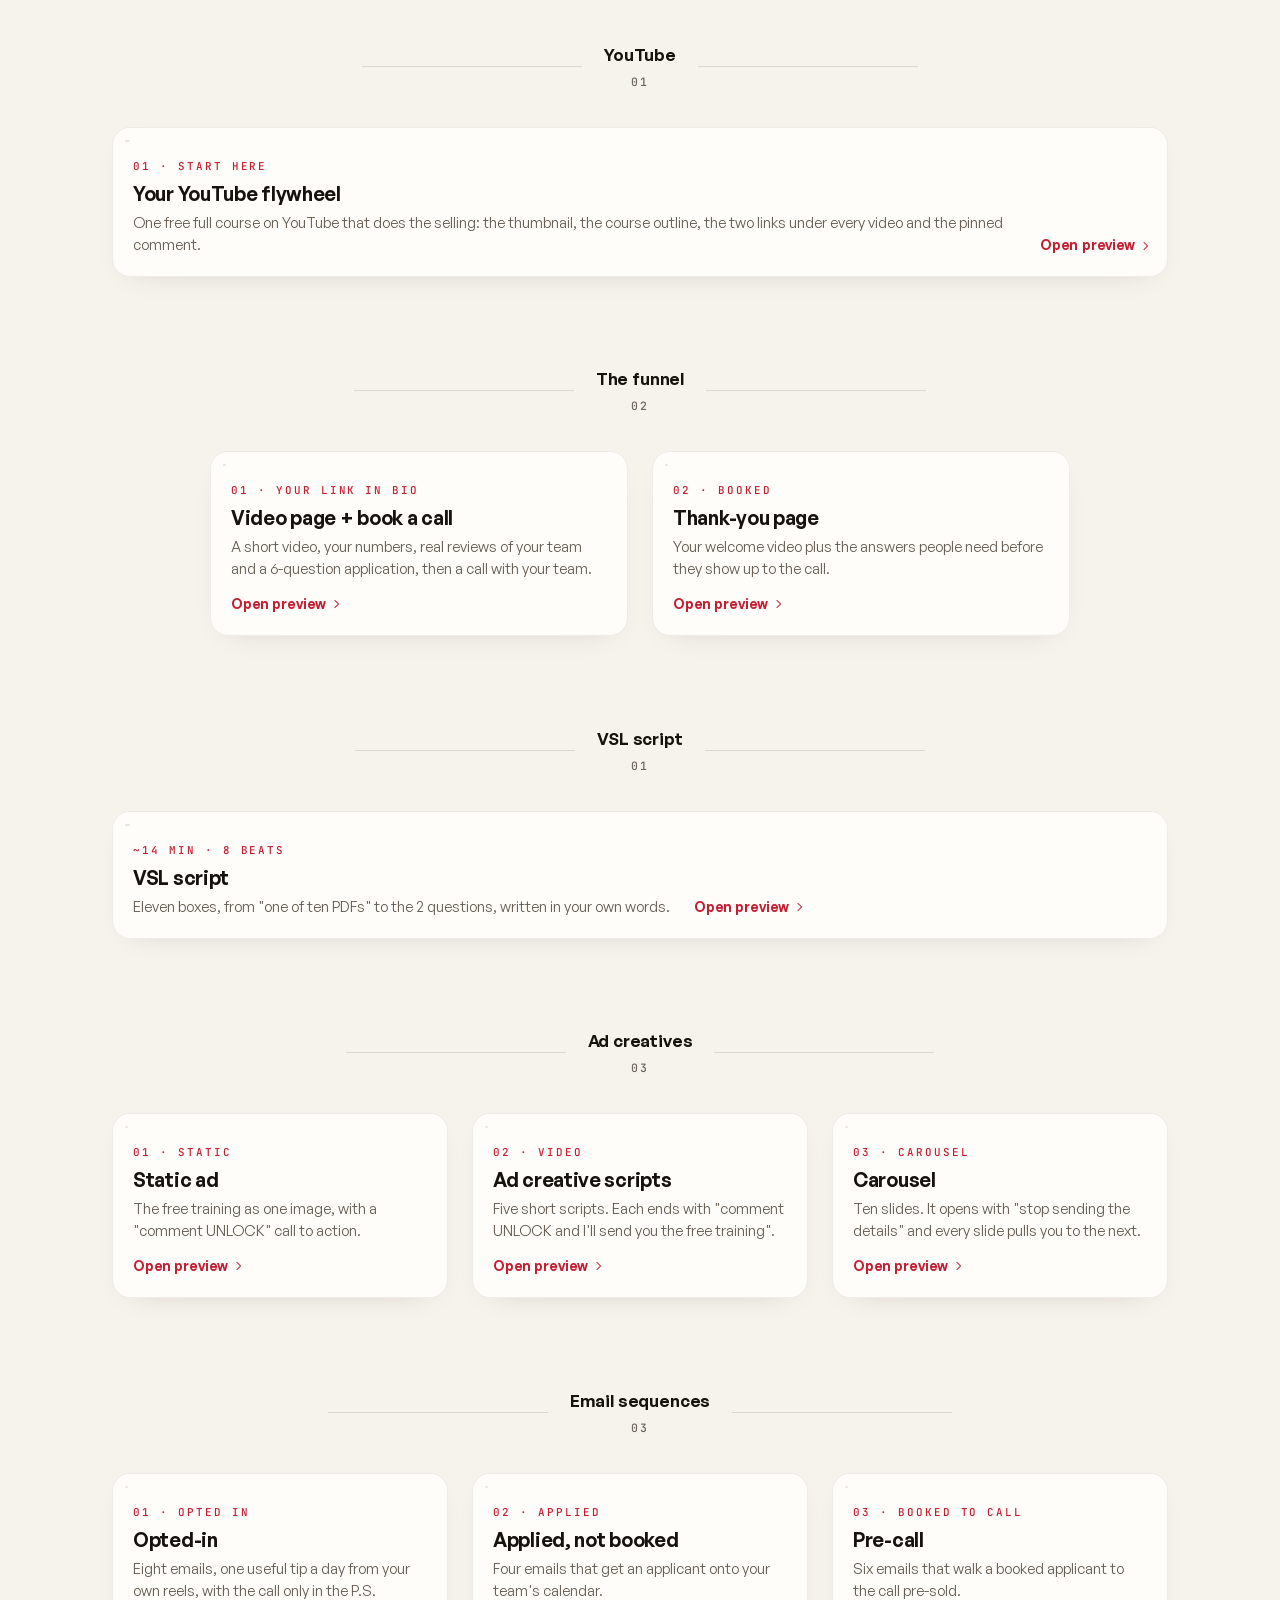
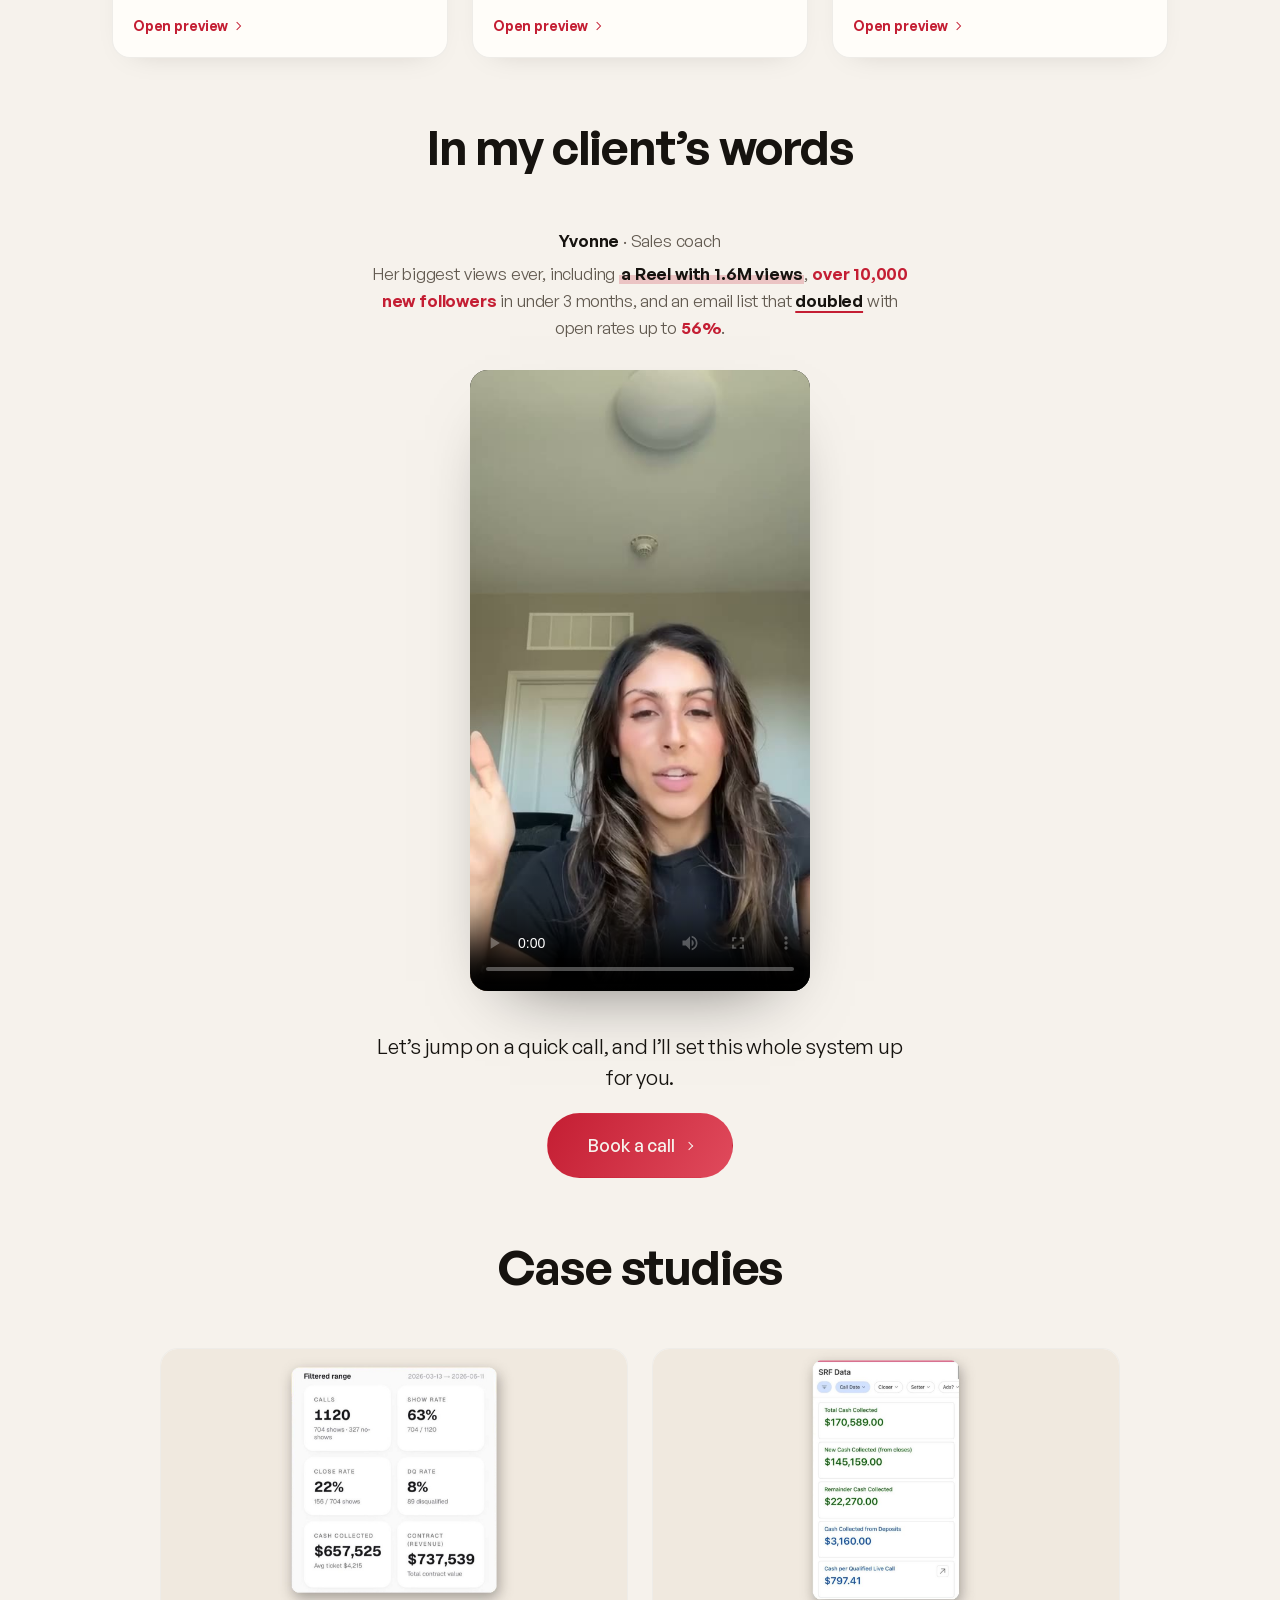
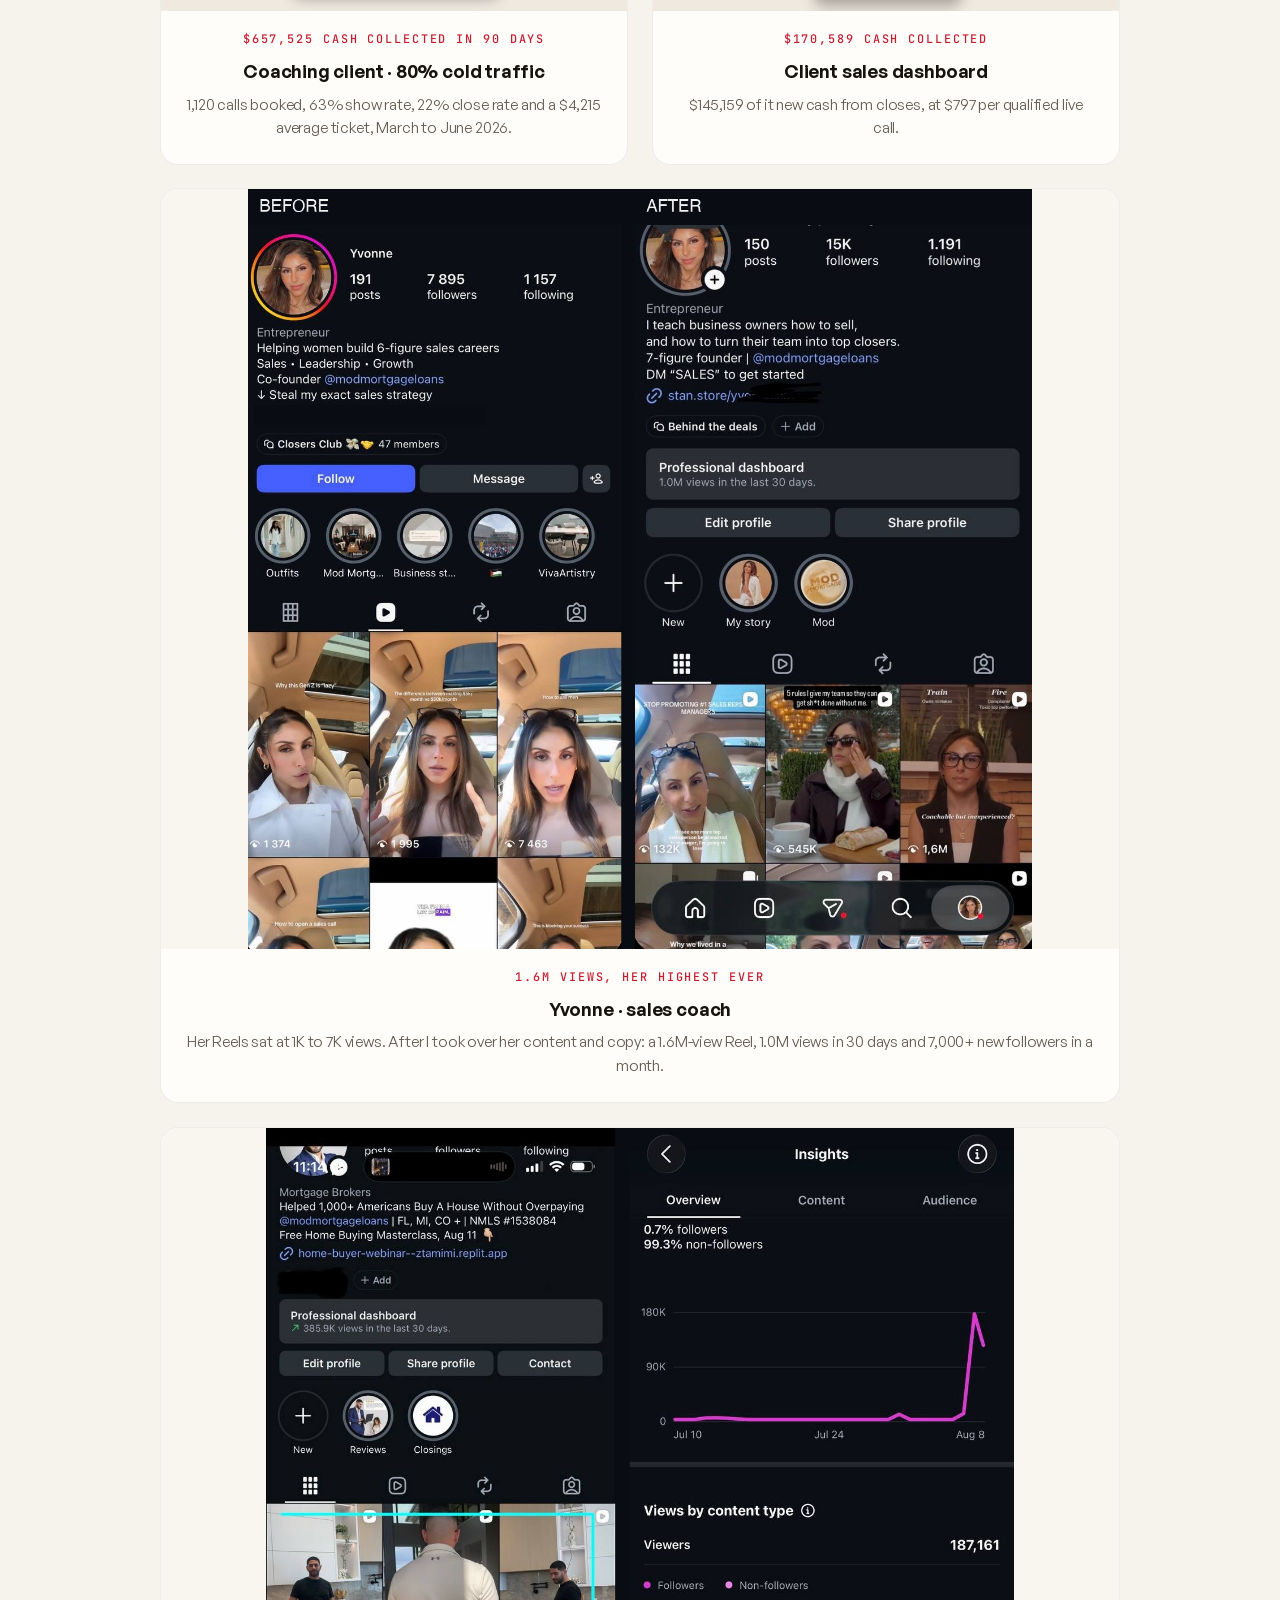
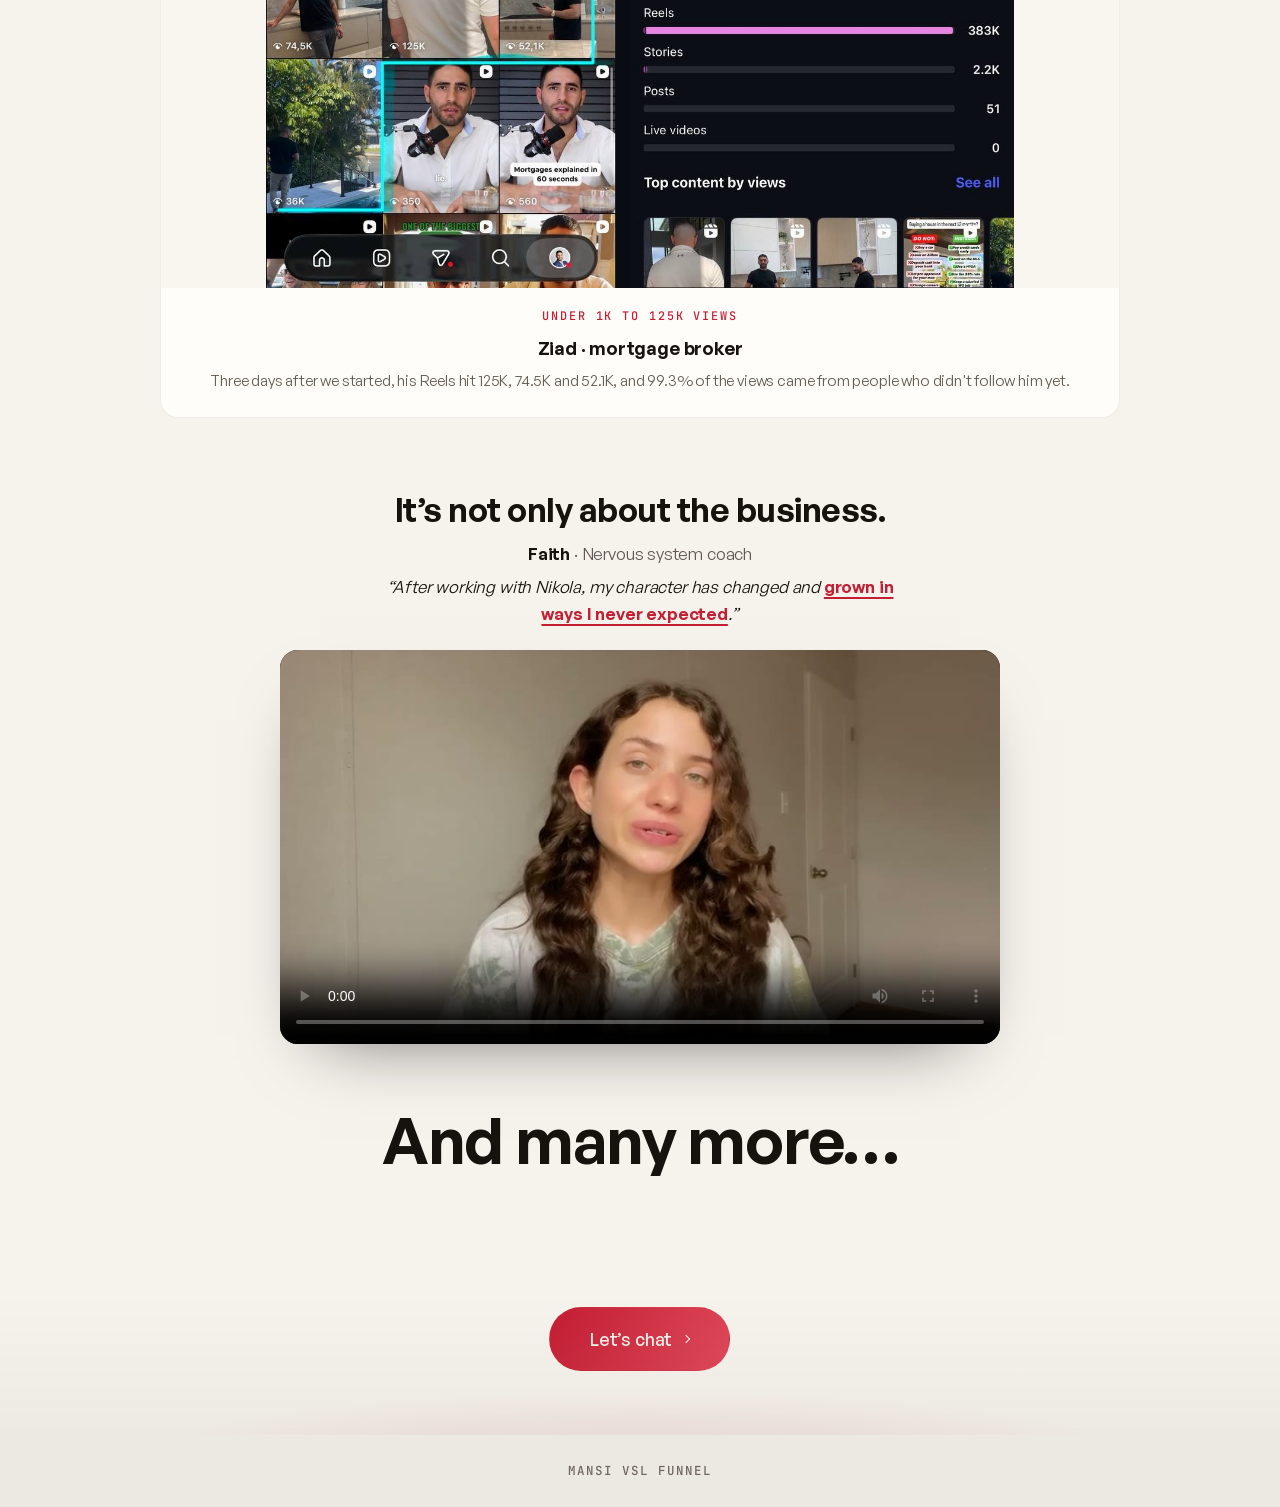
==== commit 937cb422: "Rebuild landing page on NEPQ structure, one landing page in hub, profile bio and pins in her style, " ====
--- a/index.html
+++ b/index.html
@@ -23,7 +23,7 @@
   <link rel="preconnect" href="https://calendly.com" crossorigin />
   <link rel="preconnect" href="https://assets.calendly.com" crossorigin />
   <link rel="stylesheet" href="assets/vendor/lenis.css" />
-  <link rel="stylesheet" href="styles.css" />
+  <link rel="stylesheet" href="styles.css?v=2" />
   <script>
     /* ================= SENDER OPTIONS (edit these, nothing else) =================
        heroEmbed   : Loom share URL, Wistia media id/URL, or any iframe src. Empty = native player (assets/video/hero.mp4).
@@ -179,20 +179,6 @@
         <h2 class="section__title deliverables__title reveal" data-mode="funnel">Here are the<br />sample deliverables:</h2>
         <h2 class="section__title deliverables__title reveal" data-mode="unaware" hidden>Here's the whole model,<br />already built:</h2>
 
-                <div class="group" data-mode="unaware" hidden>
-          <div class="group__head reveal">
-            <span class="group__rule"></span>
-            <span class="group__meta"><span class="group__label">The high-ticket offer</span><span class="group__count">01</span></span>
-            <span class="group__rule"></span>
-          </div>
-          <div class="grid grid--1">
-            <button class="pcard pcard--wide reveal" data-title="The high-ticket offer" data-embed="offer/?v=1792900000">
-              <span class="thumb thumb--wide"><span class="thumb__bar"><i></i><i></i><i></i><span class="thumb__url">closingroom.ae/the-closing-room</span></span><img class="thumb__img" src="assets/img/offer-preview.jpg?v=1792900000" alt="The Closing Room preview" loading="lazy" /></span>
-              <span class="pcard__body"><span><span class="pcard__kicker">01 · The offer</span><span class="pcard__title">The Closing Room</span><span class="pcard__desc">A 12-week programme built on your Quiet Yes, with real call reviews and a script written for each member.</span></span><span class="pcard__link">Open preview <span class="arrow" aria-hidden="true"></span></span></span>
-            </button>
-          </div>
-        </div>
-
         <div class="group">
           <div class="group__head reveal">
             <span class="group__rule"></span>
@@ -201,7 +187,7 @@
           </div>
           <div class="grid grid--1">
             <button class="pcard pcard--wide reveal" data-title="Your profile, upgraded" data-embed="ig-profile/?v=1">
-              <span class="thumb thumb--wide"><span class="thumb__bar"><i></i><i></i><i></i><span class="thumb__url">today vs upgraded</span></span><img class="thumb__img" src="assets/img/igprofile-preview.jpg?v=1" alt="Instagram profile before and after" loading="lazy" /></span>
+              <span class="thumb thumb--wide"><span class="thumb__bar"><i></i><i></i><i></i><span class="thumb__url">today vs upgraded</span></span><img class="thumb__img" src="assets/img/igprofile-preview.jpg?v=2" alt="Instagram profile before and after" loading="lazy" /></span>
               <span class="pcard__body"><span><span class="pcard__kicker">The first thing they see</span><span class="pcard__title">Your profile, upgraded</span><span class="pcard__desc">A bio that tells your AED 3,500 to CEO story, one link straight to your free full sales course, a &ldquo;Free course&rdquo; highlight and three pinned posts.</span></span><span class="pcard__link">Open preview <span class="arrow" aria-hidden="true"></span></span></span>
             </button>
           </div>
@@ -228,8 +214,8 @@
             <span class="group__rule"></span>
           </div>
           <div class="grid grid--2">
-            <button class="pcard reveal" data-title="Video page + book a call" data-embed="training/?v=1792910000">
-              <span class="thumb"><span class="thumb__bar"><i></i><i></i><i></i><span class="thumb__url">closingroom.ae/call</span></span><img class="thumb__img" src="assets/img/training-preview.jpg?v=2" alt="Video page preview" loading="lazy" /></span>
+            <button class="pcard reveal" data-title="Video page + book a call" data-embed="training/?v=1792920000">
+              <span class="thumb"><span class="thumb__bar"><i></i><i></i><i></i><span class="thumb__url">closingroom.ae/call</span></span><img class="thumb__img" src="assets/img/training-preview.jpg?v=3" alt="Video page preview" loading="lazy" /></span>
               <span class="pcard__body"><span><span class="pcard__kicker">01 · Your link in bio</span><span class="pcard__title">Video page + book a call</span><span class="pcard__desc">A short video, your numbers, real reviews of your team and a 6-question application, then a call with your team.</span></span><span class="pcard__link">Open preview <span class="arrow" aria-hidden="true"></span></span></span>
             </button>
             <button class="pcard reveal" data-title="Thank-you page" data-embed="thank-you/?v=1792900000">
@@ -261,11 +247,11 @@
           </div>
           <div class="grid grid--3">
             <button class="pcard reveal" data-title="Static ad" data-embed="static-ad/?v=1792693476" data-noanim>
-              <span class="thumb"><span class="thumb__bar"><i></i><i></i><i></i><span class="thumb__url">instagram.com/mansiinsights</span></span><img class="thumb__img" src="assets/img/static-ad-preview.jpg" alt="Static ad preview" loading="lazy" /></span>
+              <span class="thumb"><span class="thumb__bar"><i></i><i></i><i></i><span class="thumb__url">instagram.com/mansiinsights</span></span><img class="thumb__img" src="assets/img/static-ad-preview.jpg?v=2" alt="Static ad preview" loading="lazy" /></span>
               <span class="pcard__body"><span><span class="pcard__kicker">01 · Static</span><span class="pcard__title">Static ad</span><span class="pcard__desc">The free training as one image, with a "comment UNLOCK" call to action.</span></span><span class="pcard__link">Open preview <span class="arrow" aria-hidden="true"></span></span></span>
             </button>
             <button class="pcard reveal" data-title="Ad creative scripts" data-embed="ad-scripts/?v=1792693476">
-              <span class="thumb"><span class="thumb__bar"><i></i><i></i><i></i><span class="thumb__url">scripts · 5 angles</span></span><img class="thumb__img" src="assets/img/adscripts-preview.jpg" alt="Ad creative scripts preview" loading="lazy" /></span>
+              <span class="thumb"><span class="thumb__bar"><i></i><i></i><i></i><span class="thumb__url">scripts · 5 angles</span></span><img class="thumb__img" src="assets/img/adscripts-preview.jpg?v=2" alt="Ad creative scripts preview" loading="lazy" /></span>
               <span class="pcard__body"><span><span class="pcard__kicker">02 · Video</span><span class="pcard__title">Ad creative scripts</span><span class="pcard__desc">Five short scripts. Each ends with "comment UNLOCK and I'll send you the free training".</span></span><span class="pcard__link">Open preview <span class="arrow" aria-hidden="true"></span></span></span>
             </button>
             <button class="pcard reveal" data-title="Instagram carousel" data-embed="carousel/phone/?v=1792693476" data-noanim>
@@ -397,6 +383,6 @@
   <script src="assets/vendor/lenis.min.js"></script>
   <script src="assets/vendor/gsap.min.js"></script>
   <script src="assets/vendor/ScrollTrigger.min.js"></script>
-  <script src="main.js"></script>
+  <script src="main.js?v=2"></script>
 </body>
 </html>
--- a/styles.css
+++ b/styles.css
@@ -21,11 +21,11 @@
   --text-2: #625a50;
   --text-3: #6e665c;
 
-  --accent: #1e4d3d;
-  --accent-2: #2c6a55;
-  --accent-deep: #153a2e;
+  --accent: #c41e33;
+  --accent-2: #e04a5c;
+  --accent-deep: #8f1424;
   --accent-ink: #f6f2ec;
-  --accent-soft: rgba(30, 77, 61, 0.10);
+  --accent-soft: rgba(196, 30, 51, 0.10);
 
   --font: "General Sans", -apple-system, BlinkMacSystemFont, "SF Pro Display", "Segoe UI", Roboto, Helvetica, Arial, sans-serif;
   --display: "General Sans", -apple-system, BlinkMacSystemFont, sans-serif;
@@ -45,8 +45,8 @@
 /* page canvas: light corner tech-frame accents + brushed diagonal streaks (gradients.md #10 + #9) */
 body::before { content: ""; position: fixed; inset: 0; z-index: -2; pointer-events: none;
   background:
-    radial-gradient(60% 40% at 100% 0%, rgba(30, 77, 61, 0.10), transparent 60%),
-    radial-gradient(50% 40% at 0% 100%, rgba(30, 77, 61, 0.07), transparent 60%),
+    radial-gradient(60% 40% at 100% 0%, rgba(196, 30, 51, 0.10), transparent 60%),
+    radial-gradient(50% 40% at 0% 100%, rgba(196, 30, 51, 0.07), transparent 60%),
     repeating-linear-gradient(115deg, rgba(22, 19, 15, 0.018) 0 1px, transparent 1px 9px),
     linear-gradient(115deg, var(--bg), var(--bg-2)); }
 body::after { content: ""; position: fixed; inset: 0; z-index: -1; pointer-events: none; opacity: 0.035;
@@ -139,7 +139,7 @@
 .btn:active { transform: scale(0.97); }
 .btn--primary { background: linear-gradient(120deg, var(--accent), var(--accent-2)); color: var(--accent-ink); position: relative; overflow: hidden; }
 .btn--primary::after { content: ""; position: absolute; inset: 0; transform: translateX(-120%); background: linear-gradient(120deg, transparent, rgba(255, 255, 255, 0.28), transparent); transition: transform 0.6s var(--ease); }
-.btn--primary:hover { transform: translateY(-2px); box-shadow: 0 14px 36px -10px rgba(30, 77, 61, 0.45); }
+.btn--primary:hover { transform: translateY(-2px); box-shadow: 0 14px 36px -10px rgba(196, 30, 51, 0.45); }
 .btn--primary:hover::after { transform: translateX(120%); }
 .btn--ghost { background: transparent; color: var(--text); border-color: var(--line); }
 .btn--ghost:hover { border-color: var(--accent); color: var(--accent); transform: translateY(-2px); }
@@ -156,7 +156,7 @@
   content: "";
   position: absolute;
   inset: -10% -5% 0 -5%;
-  background: radial-gradient(120% 70% at 50% -10%, rgba(30, 77, 61, 0.10), transparent 60%);
+  background: radial-gradient(120% 70% at 50% -10%, rgba(196, 30, 51, 0.10), transparent 60%);
   pointer-events: none;
   animation: glowDrift 16s ease-in-out infinite alternate;
 }
@@ -223,7 +223,7 @@
 .hplayer__big-glow { position: absolute; inset: 0; border-radius: 50%; animation: hpPulse 2.8s ease-out infinite; }
 .hplayer__big:hover { transform: translate(-50%, -50%) scale(1.07); background: var(--accent-2); border-color: #fff; }
 .hplayer__stage:not([data-state="idle"]) .hplayer__big { opacity: 0; pointer-events: none; transform: translate(-50%, -50%) scale(0.8); }
-@keyframes hpPulse { 0% { box-shadow: 0 0 0 0 rgba(44,106,85,0.45); } 70% { box-shadow: 0 0 0 22px rgba(44,106,85,0); } 100% { box-shadow: 0 0 0 0 rgba(44,106,85,0); } }
+@keyframes hpPulse { 0% { box-shadow: 0 0 0 0 rgba(224, 74, 92,0.45); } 70% { box-shadow: 0 0 0 22px rgba(224, 74, 92,0); } 100% { box-shadow: 0 0 0 0 rgba(224, 74, 92,0); } }
 
 /* captions overlay */
 .hplayer__cc { position: absolute; left: 50%; bottom: 76px; transform: translateX(-50%); max-width: 84%; text-align: center;
@@ -258,14 +258,14 @@
 .hp-scrub__track { position: relative; width: 100%; height: 4px; border-radius: 99px; background: rgba(255,255,255,0.22); transition: height 0.15s var(--ease); }
 .hp-scrub:hover .hp-scrub__track, .hp-scrub.dragging .hp-scrub__track { height: 6px; }
 .hp-scrub__buf { position: absolute; left: 0; top: 0; height: 100%; width: 0; border-radius: 99px; background: rgba(255,255,255,0.3); }
-.hp-scrub__fill { position: absolute; left: 0; top: 0; height: 100%; width: 0; border-radius: 99px; background: linear-gradient(90deg, var(--accent-2), #7fd0c6); box-shadow: 0 0 10px rgba(44,106,85,0.6); }
+.hp-scrub__fill { position: absolute; left: 0; top: 0; height: 100%; width: 0; border-radius: 99px; background: linear-gradient(90deg, var(--accent-2), #ee5466); box-shadow: 0 0 10px rgba(224, 74, 92,0.6); }
 .hp-scrub__knob { position: absolute; top: 50%; left: 0; width: 13px; height: 13px; border-radius: 50%; background: #fff;
   transform: translate(-50%, -50%) scale(0); transition: transform 0.18s var(--ease); box-shadow: 0 1px 5px rgba(0,0,0,0.45); }
 .hp-scrub:hover .hp-scrub__knob, .hp-scrub.dragging .hp-scrub__knob { transform: translate(-50%, -50%) scale(1); }
 
 /* CC toggle */
 .hp-btn--cc { width: auto; padding: 0 9px; font-size: 0.7rem; font-weight: 700; letter-spacing: 0.06em; }
-.hp-btn--cc.is-on { background: rgba(44,106,85,0.55); opacity: 1; }
+.hp-btn--cc.is-on { background: rgba(224, 74, 92,0.55); opacity: 1; }
 
 /* speed */
 .hp-speed { position: relative; }
@@ -277,7 +277,7 @@
 .hp-speed__menu button { border: none; background: transparent; color: rgba(255,255,255,0.8); font-size: 0.78rem; font-weight: 600;
   padding: 7px 10px; border-radius: 7px; cursor: pointer; text-align: center; font-variant-numeric: tabular-nums; }
 .hp-speed__menu button:hover { background: rgba(255,255,255,0.09); color: #fff; }
-.hp-speed__menu button.is-on { background: rgba(44,106,85,0.45); color: #fff; }
+.hp-speed__menu button.is-on { background: rgba(224, 74, 92,0.45); color: #fff; }
 
 @media (max-width: 560px) {
   .hp-btn { width: 30px; height: 30px; }
@@ -312,9 +312,9 @@
   box-shadow: 0 1px 0 rgba(255, 255, 255, 0.6) inset, 0 10px 30px -22px rgba(22, 19, 15, 0.25);
   transition: transform 0.6s var(--ease), border-color 0.6s var(--ease), box-shadow 0.6s var(--ease);
 }
-.pcard:hover { border-color: rgba(30, 77, 61, 0.35); box-shadow: 0 1px 0 rgba(255, 255, 255, 0.6) inset, 0 30px 60px -28px rgba(22, 19, 15, 0.32), 0 0 0 1px rgba(30, 77, 61, 0.08); }
+.pcard:hover { border-color: rgba(196, 30, 51, 0.35); box-shadow: 0 1px 0 rgba(255, 255, 255, 0.6) inset, 0 30px 60px -28px rgba(22, 19, 15, 0.32), 0 0 0 1px rgba(196, 30, 51, 0.08); }
 .pcard:focus-visible { outline: 2px solid var(--accent); outline-offset: 3px; }
-.pcard::after { content: ""; position: absolute; inset: 0; border-radius: inherit; background: radial-gradient(circle at var(--mx, 50%) var(--my, 50%), rgba(30, 77, 61, 0.10), transparent 44%); opacity: 0; transition: opacity 0.35s var(--ease); pointer-events: none; }
+.pcard::after { content: ""; position: absolute; inset: 0; border-radius: inherit; background: radial-gradient(circle at var(--mx, 50%) var(--my, 50%), rgba(196, 30, 51, 0.10), transparent 44%); opacity: 0; transition: opacity 0.35s var(--ease); pointer-events: none; }
 .pcard:hover::after { opacity: 1; }
 
 /* the window frame */
@@ -355,7 +355,7 @@
 .cta::before {
   content: "";
   position: absolute; inset: 0;
-  background: radial-gradient(60% 60% at 50% 120%, rgba(30, 77, 61, 0.12), transparent 70%);
+  background: radial-gradient(60% 60% at 50% 120%, rgba(196, 30, 51, 0.12), transparent 70%);
   pointer-events: none;
 }
 .cta__wrap { position: relative; }
@@ -655,12 +655,12 @@
 .ladder li { display: flex; justify-content: space-between; align-items: baseline; gap: 16px; padding: 10px 12px; border-radius: 10px; background: var(--surface-2); font-size: 0.95rem; }
 .ladder li span { color: var(--text-2); }
 .ladder li b { font-family: var(--display); font-weight: 700; white-space: nowrap; }
-.ladder__gap { background: transparent !important; border: 1px dashed rgba(30, 77, 61, 0.45); }
+.ladder__gap { background: transparent !important; border: 1px dashed rgba(196, 30, 51, 0.45); }
 .ladder__gap b { color: var(--accent); font-family: var(--mono); font-weight: 500; font-size: 0.74rem; letter-spacing: 0.12em; text-transform: uppercase; }
 /* 02 · before / after */
 .shift { display: grid; grid-template-columns: 1fr 28px 1fr; align-items: center; gap: 10px; }
 .shift__col { display: grid; gap: 4px; padding: 14px 12px; border-radius: 12px; background: var(--surface-2); }
-.shift__col--on { background: var(--accent-soft); border: 1px solid rgba(30, 77, 61, 0.25); }
+.shift__col--on { background: var(--accent-soft); border: 1px solid rgba(196, 30, 51, 0.25); }
 .shift__label { font-family: var(--mono); font-size: 0.66rem; letter-spacing: 0.16em; text-transform: uppercase; color: var(--text-3); }
 .shift__col b { font-family: var(--display); font-size: 1rem; line-height: 1.2; letter-spacing: -0.01em; }
 .shift__col--on b { color: var(--accent-deep); }
@@ -671,7 +671,7 @@
 .sum { display: grid; gap: 4px; padding: 12px 14px; border-radius: 12px; background: var(--surface-2); }
 .sum b { font-family: var(--display); font-size: 1.5rem; font-weight: 700; letter-spacing: -0.025em; line-height: 1; }
 .sum span { font-size: 0.86rem; color: var(--text-2); line-height: 1.4; }
-.sum--on { background: var(--accent-soft); border: 1px solid rgba(30, 77, 61, 0.25); }
+.sum--on { background: var(--accent-soft); border: 1px solid rgba(196, 30, 51, 0.25); }
 .sum--on b { color: var(--accent-deep); }
 /* 04 · the week */
 .week { list-style: none; margin: 0; padding: 0; display: grid; gap: 10px; }
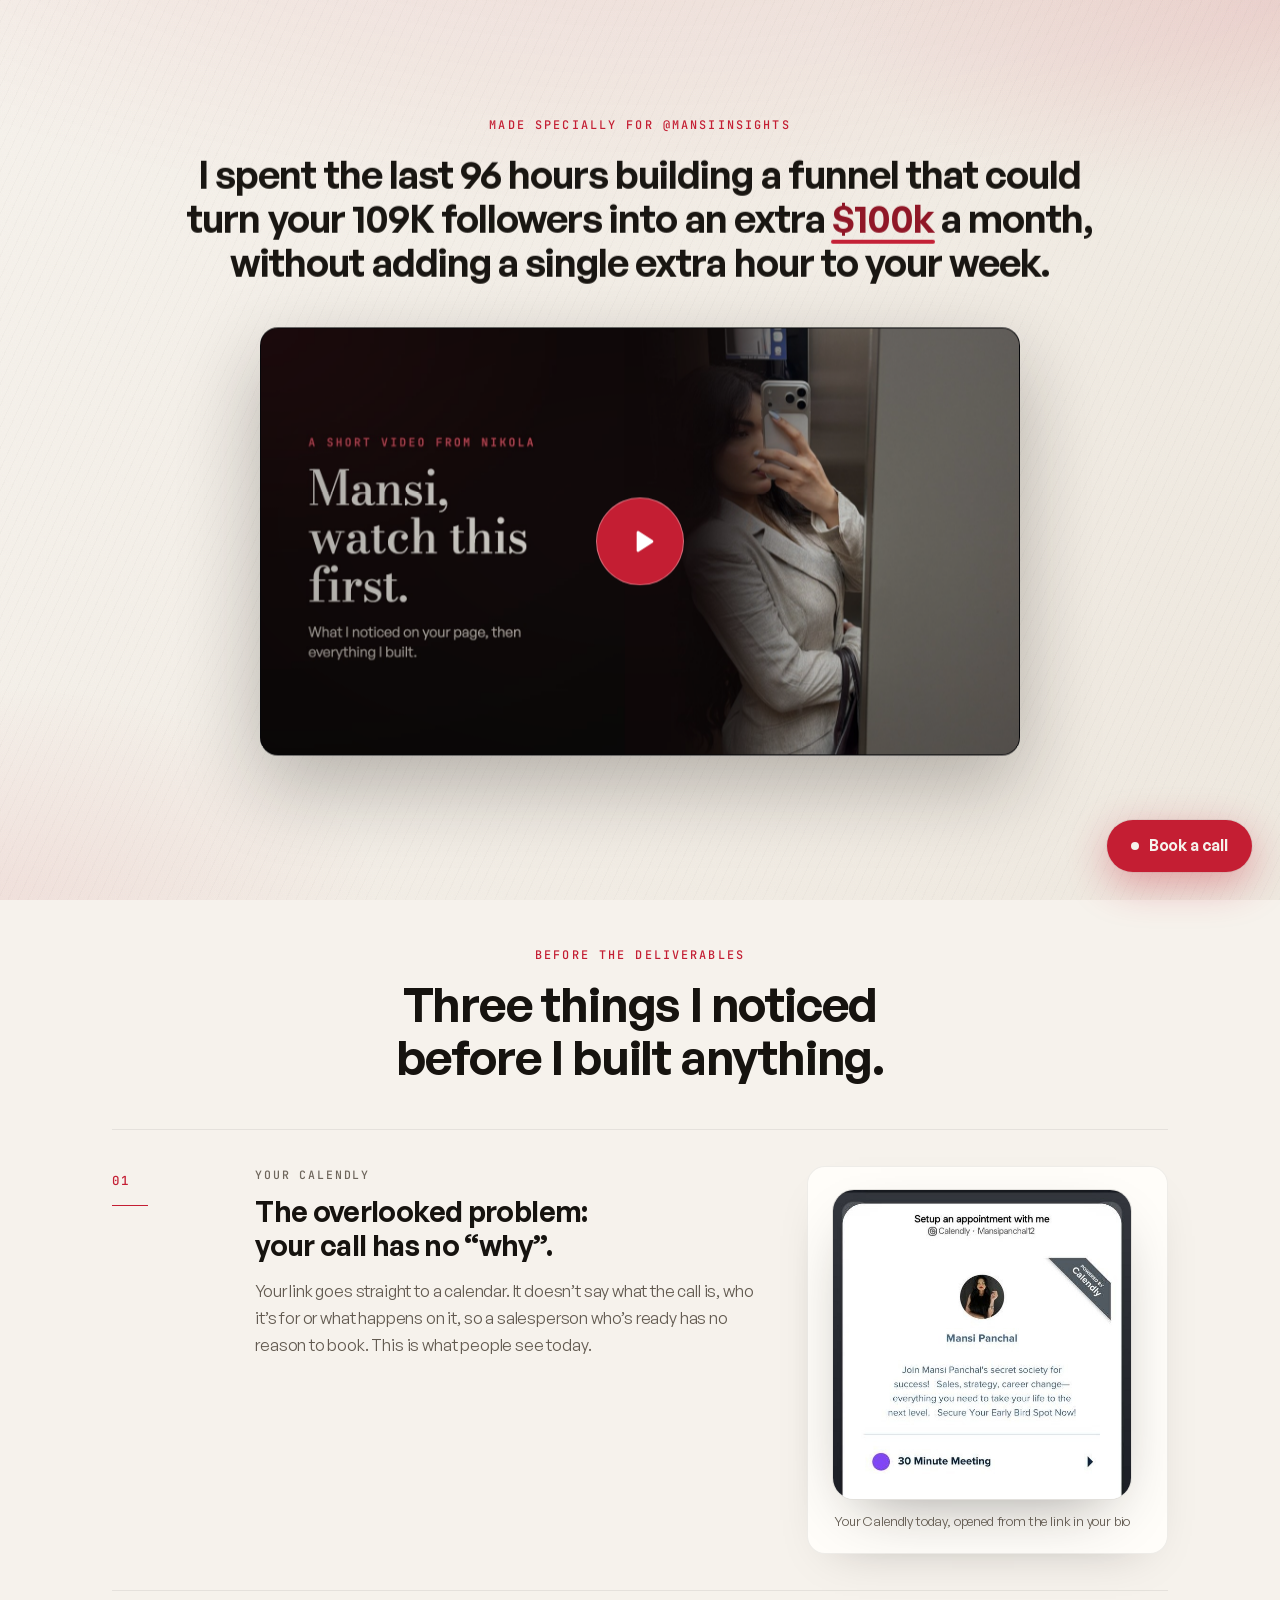
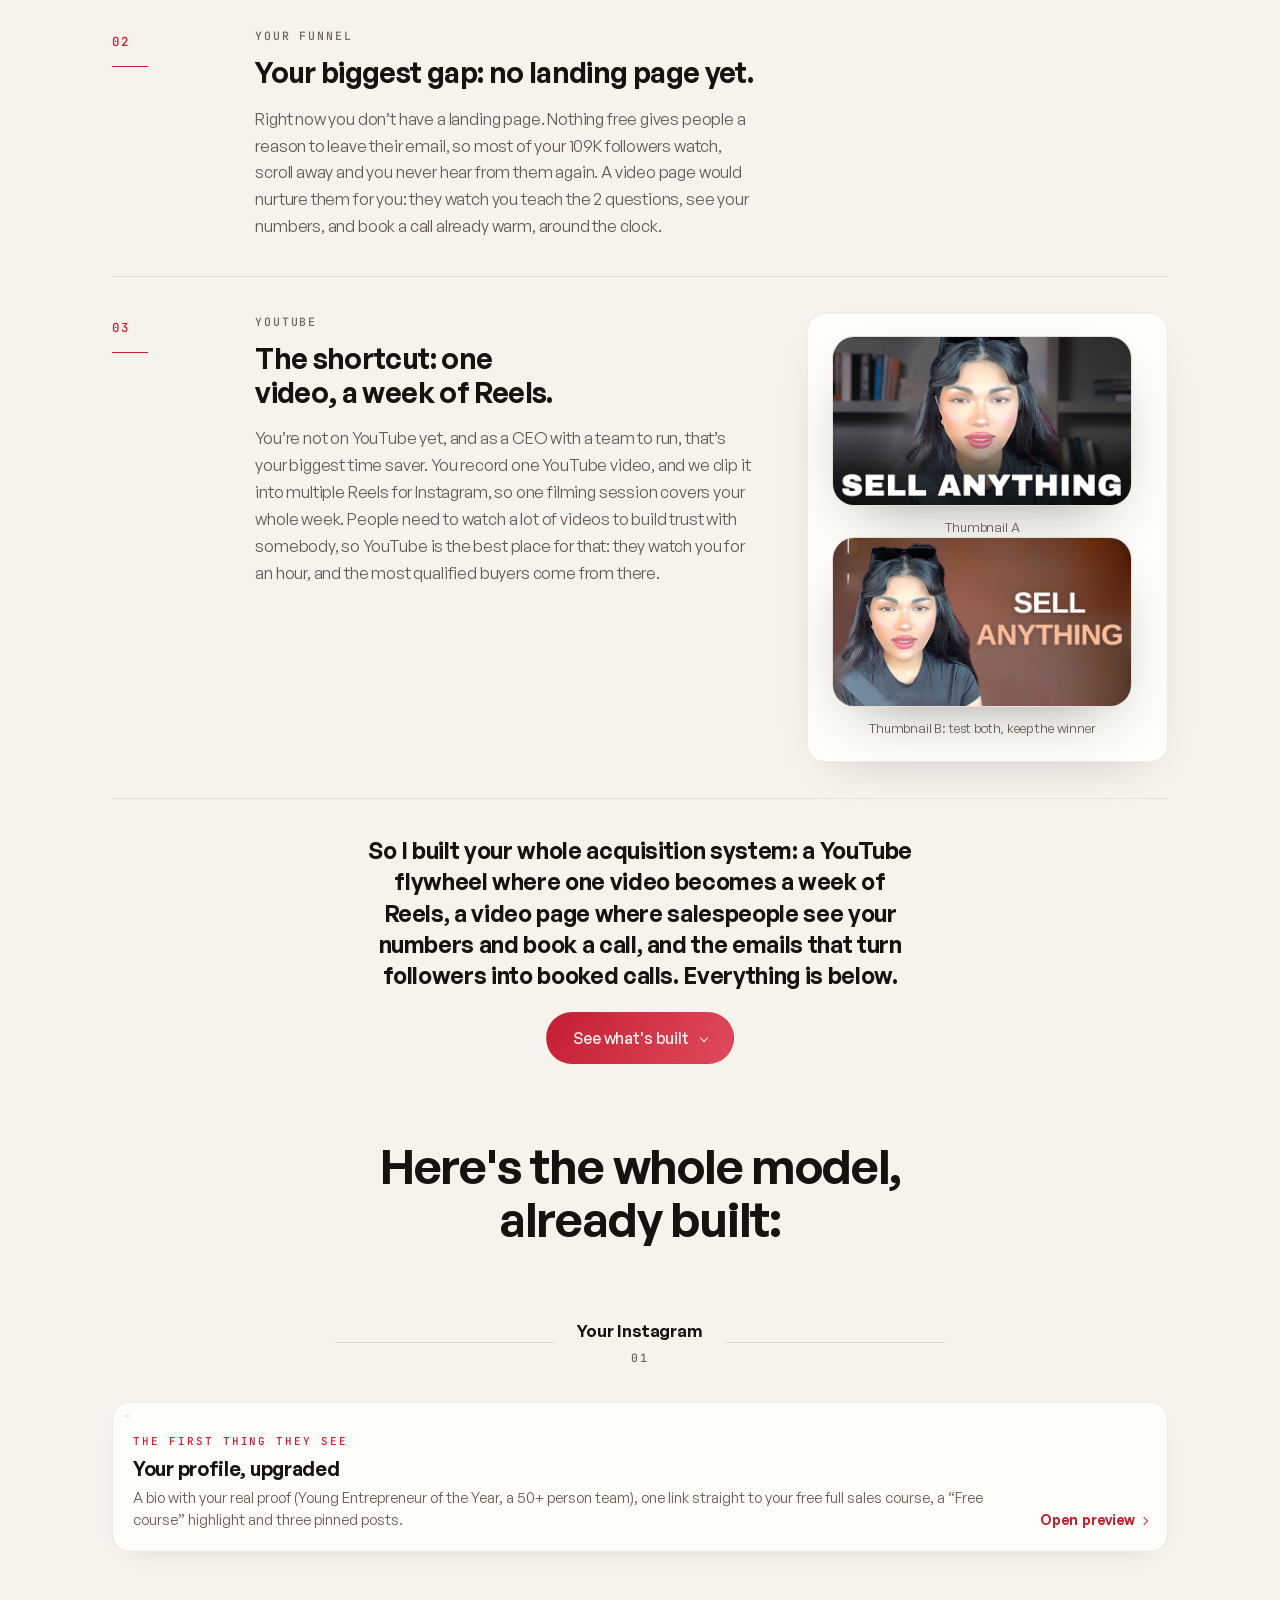
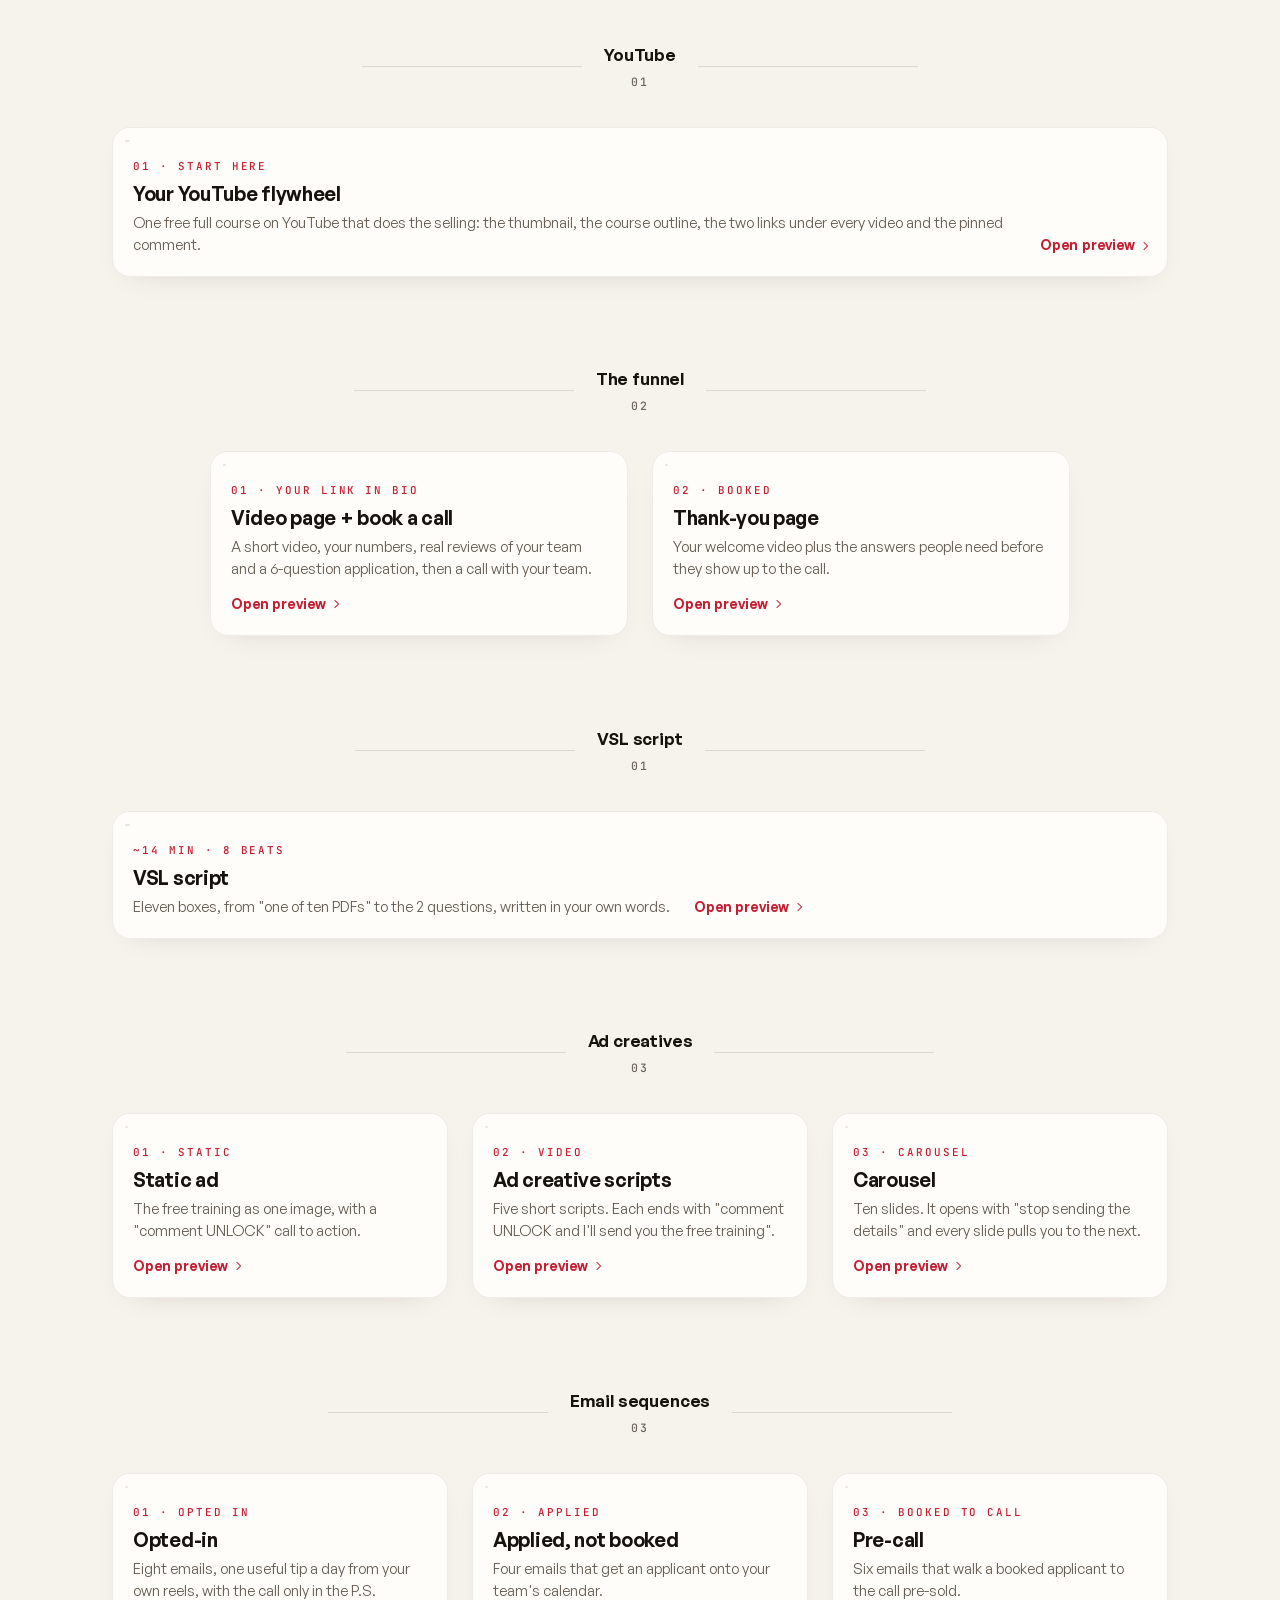
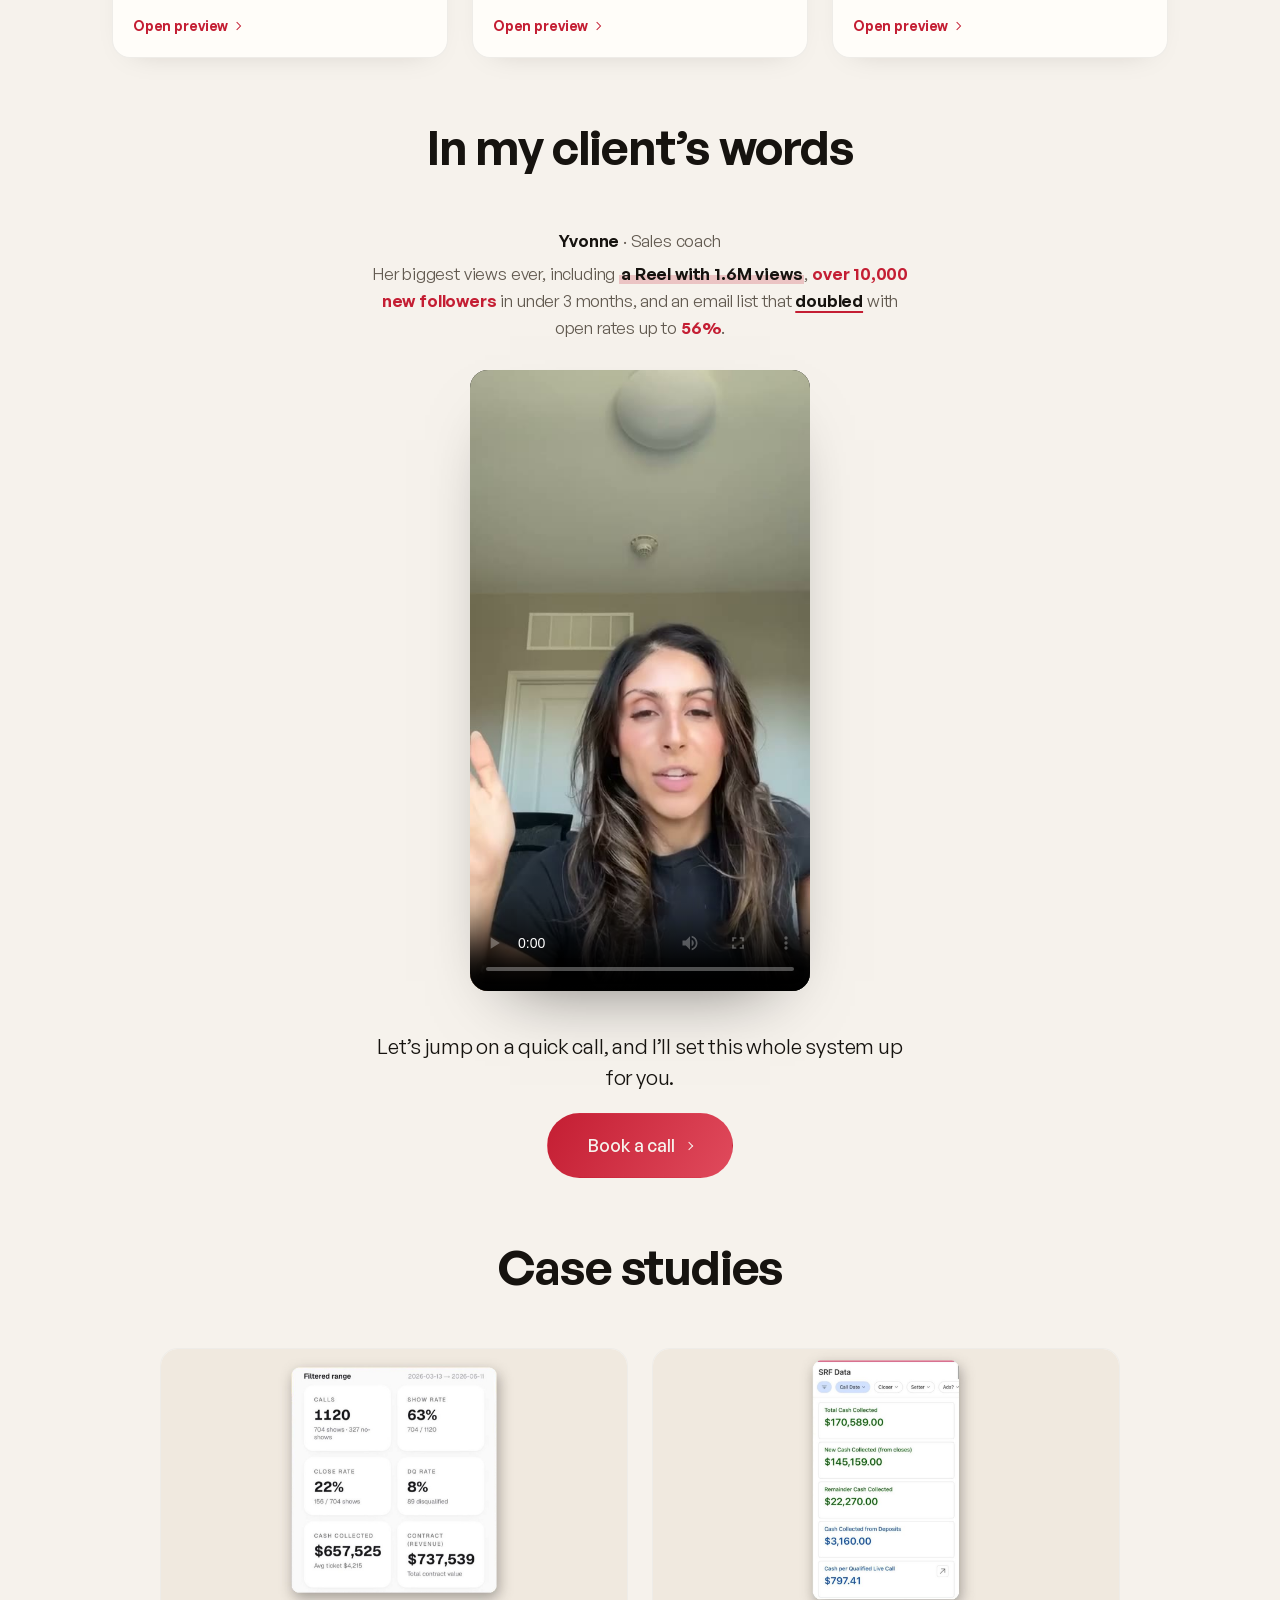
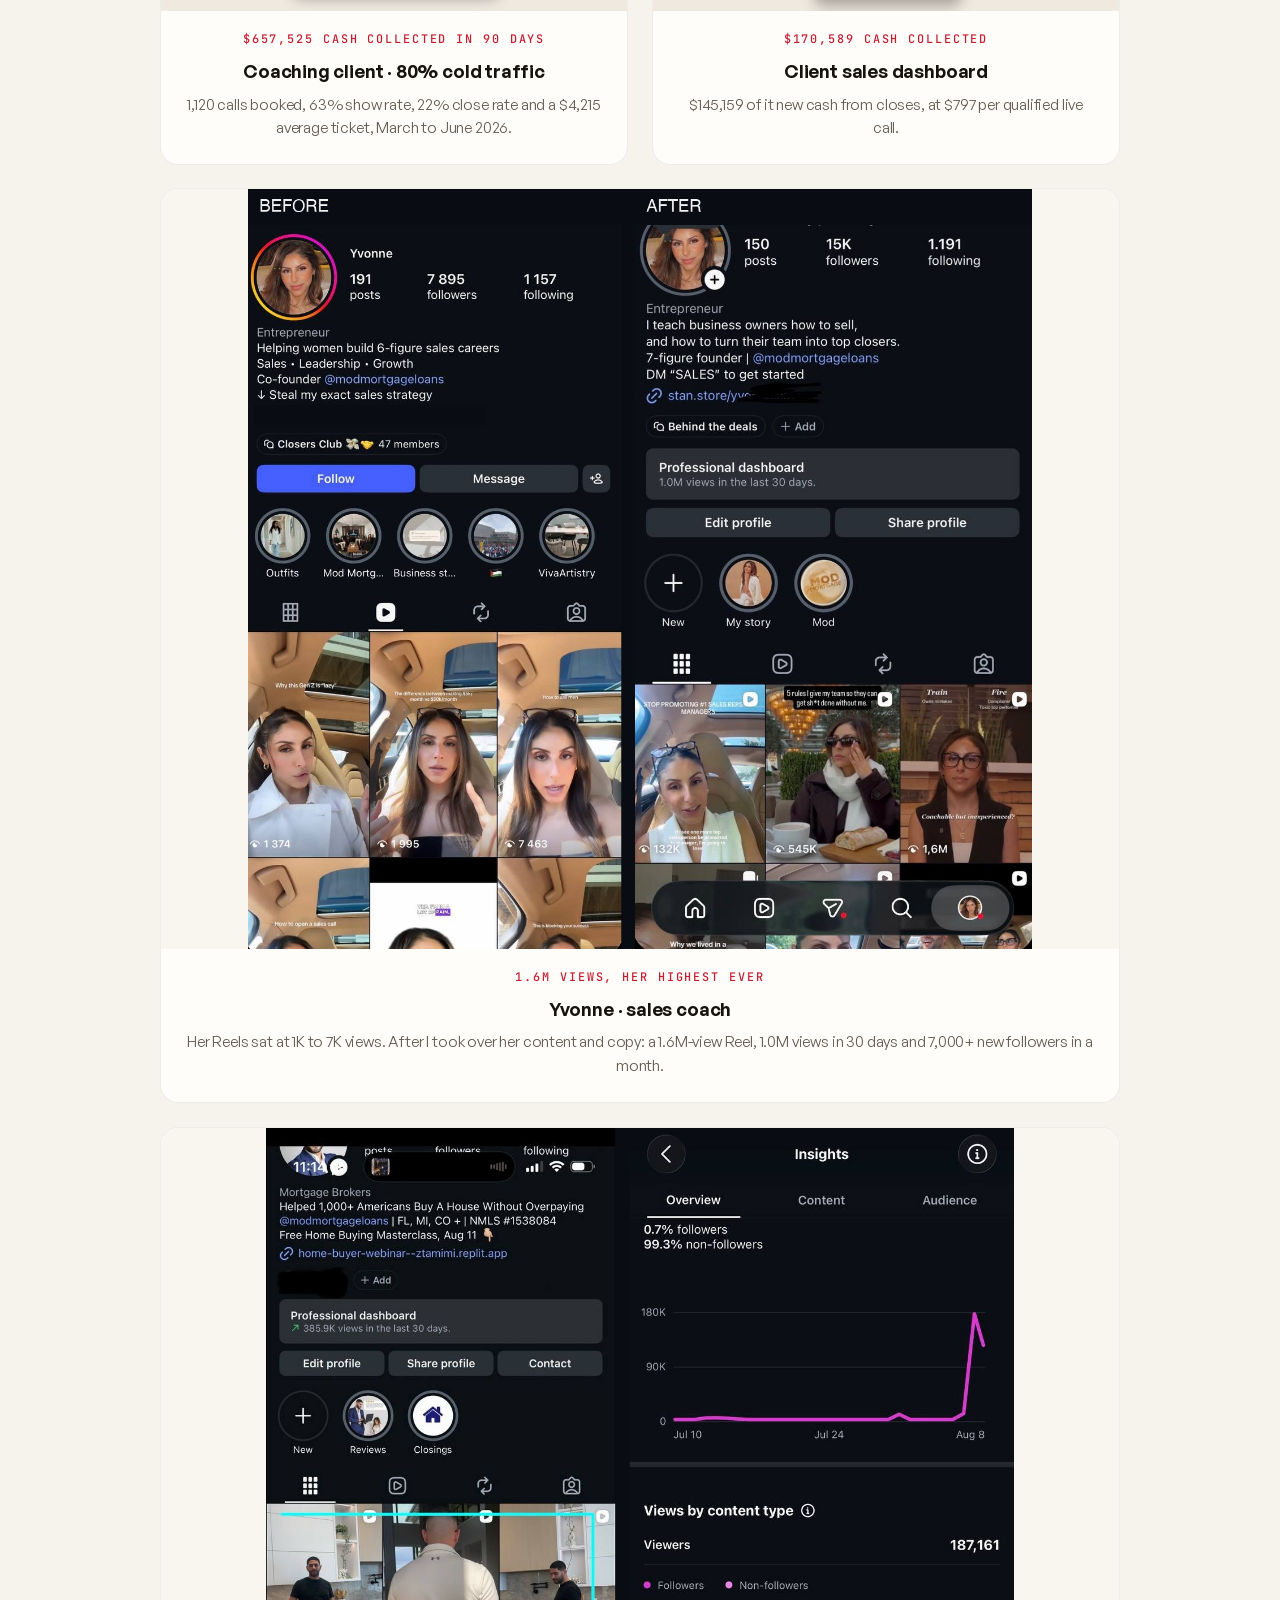
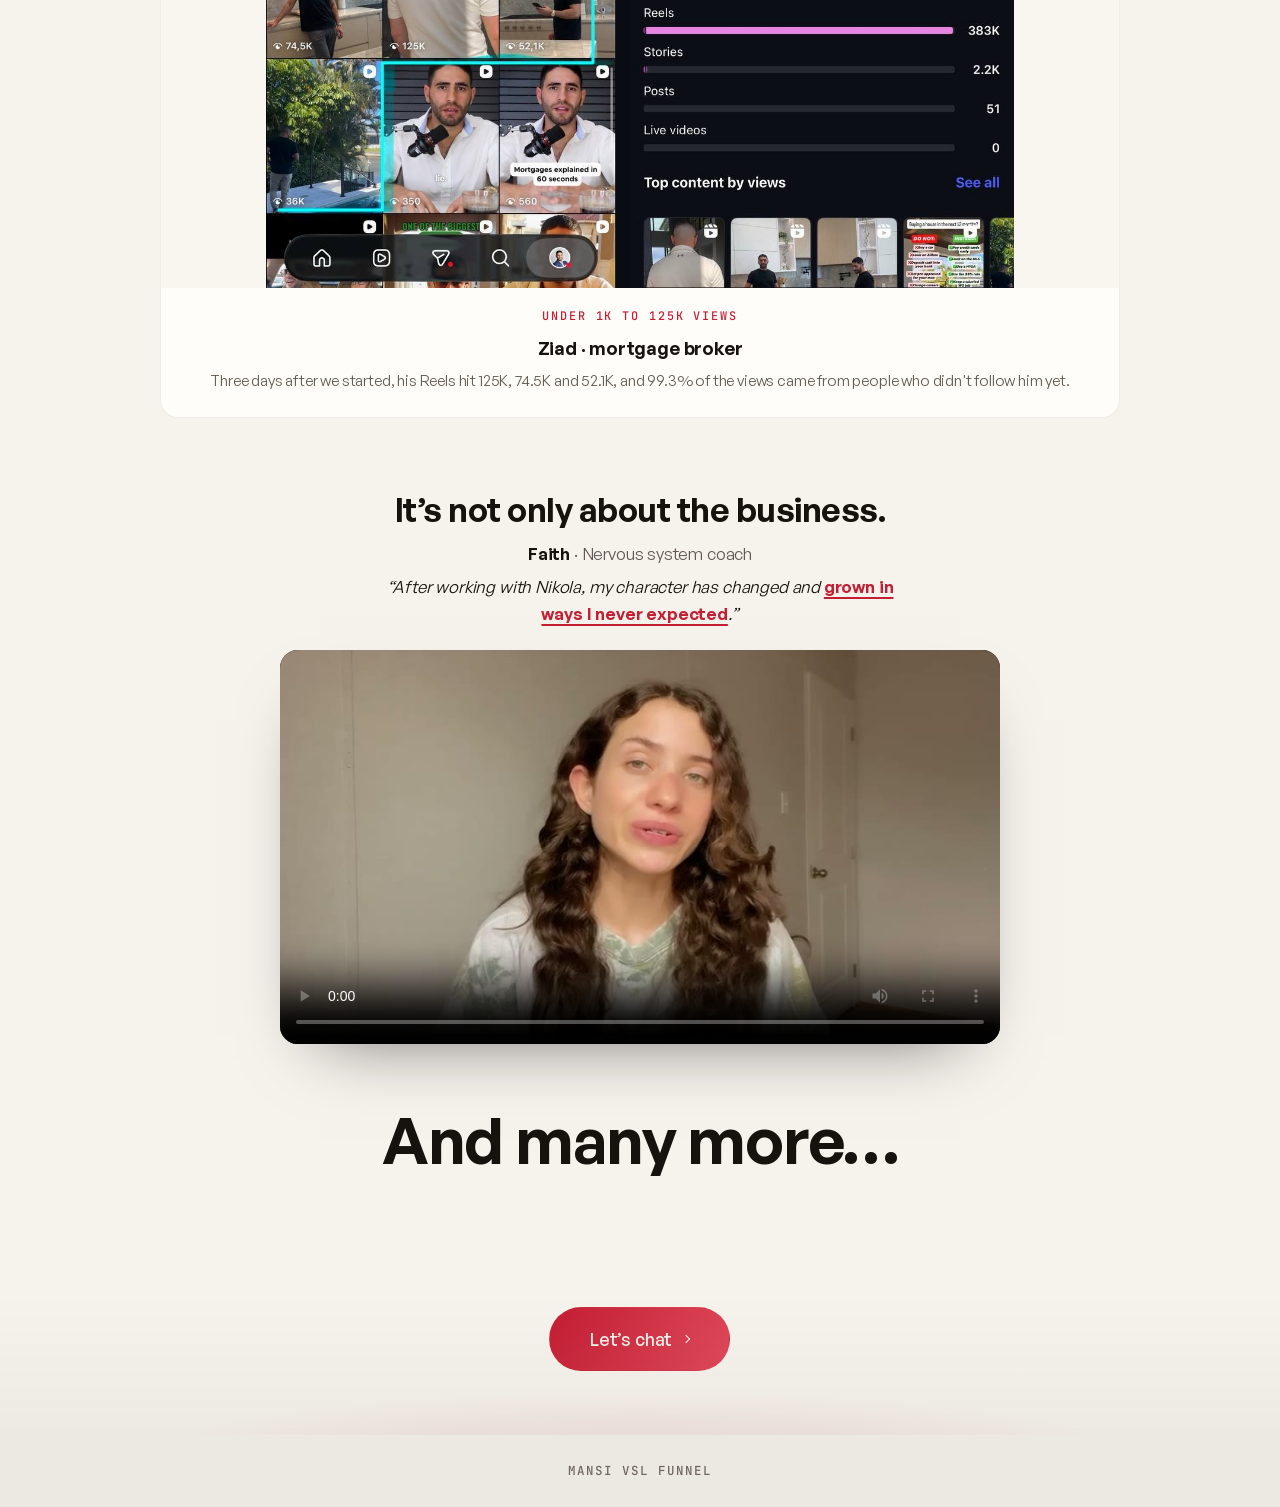
==== commit 95fc8ee0: "Bio and stats use her real results: Young Entrepreneur of the Year, 50+ person team Co-Authored-By: " ====
--- a/index.html
+++ b/index.html
@@ -187,8 +187,8 @@
           </div>
           <div class="grid grid--1">
             <button class="pcard pcard--wide reveal" data-title="Your profile, upgraded" data-embed="ig-profile/?v=1">
-              <span class="thumb thumb--wide"><span class="thumb__bar"><i></i><i></i><i></i><span class="thumb__url">today vs upgraded</span></span><img class="thumb__img" src="assets/img/igprofile-preview.jpg?v=2" alt="Instagram profile before and after" loading="lazy" /></span>
-              <span class="pcard__body"><span><span class="pcard__kicker">The first thing they see</span><span class="pcard__title">Your profile, upgraded</span><span class="pcard__desc">A bio that tells your AED 3,500 to CEO story, one link straight to your free full sales course, a &ldquo;Free course&rdquo; highlight and three pinned posts.</span></span><span class="pcard__link">Open preview <span class="arrow" aria-hidden="true"></span></span></span>
+              <span class="thumb thumb--wide"><span class="thumb__bar"><i></i><i></i><i></i><span class="thumb__url">today vs upgraded</span></span><img class="thumb__img" src="assets/img/igprofile-preview.jpg?v=3" alt="Instagram profile before and after" loading="lazy" /></span>
+              <span class="pcard__body"><span><span class="pcard__kicker">The first thing they see</span><span class="pcard__title">Your profile, upgraded</span><span class="pcard__desc">A bio with your real proof (Young Entrepreneur of the Year, a 50+ person team), one link straight to your free full sales course, a &ldquo;Free course&rdquo; highlight and three pinned posts.</span></span><span class="pcard__link">Open preview <span class="arrow" aria-hidden="true"></span></span></span>
             </button>
           </div>
         </div>
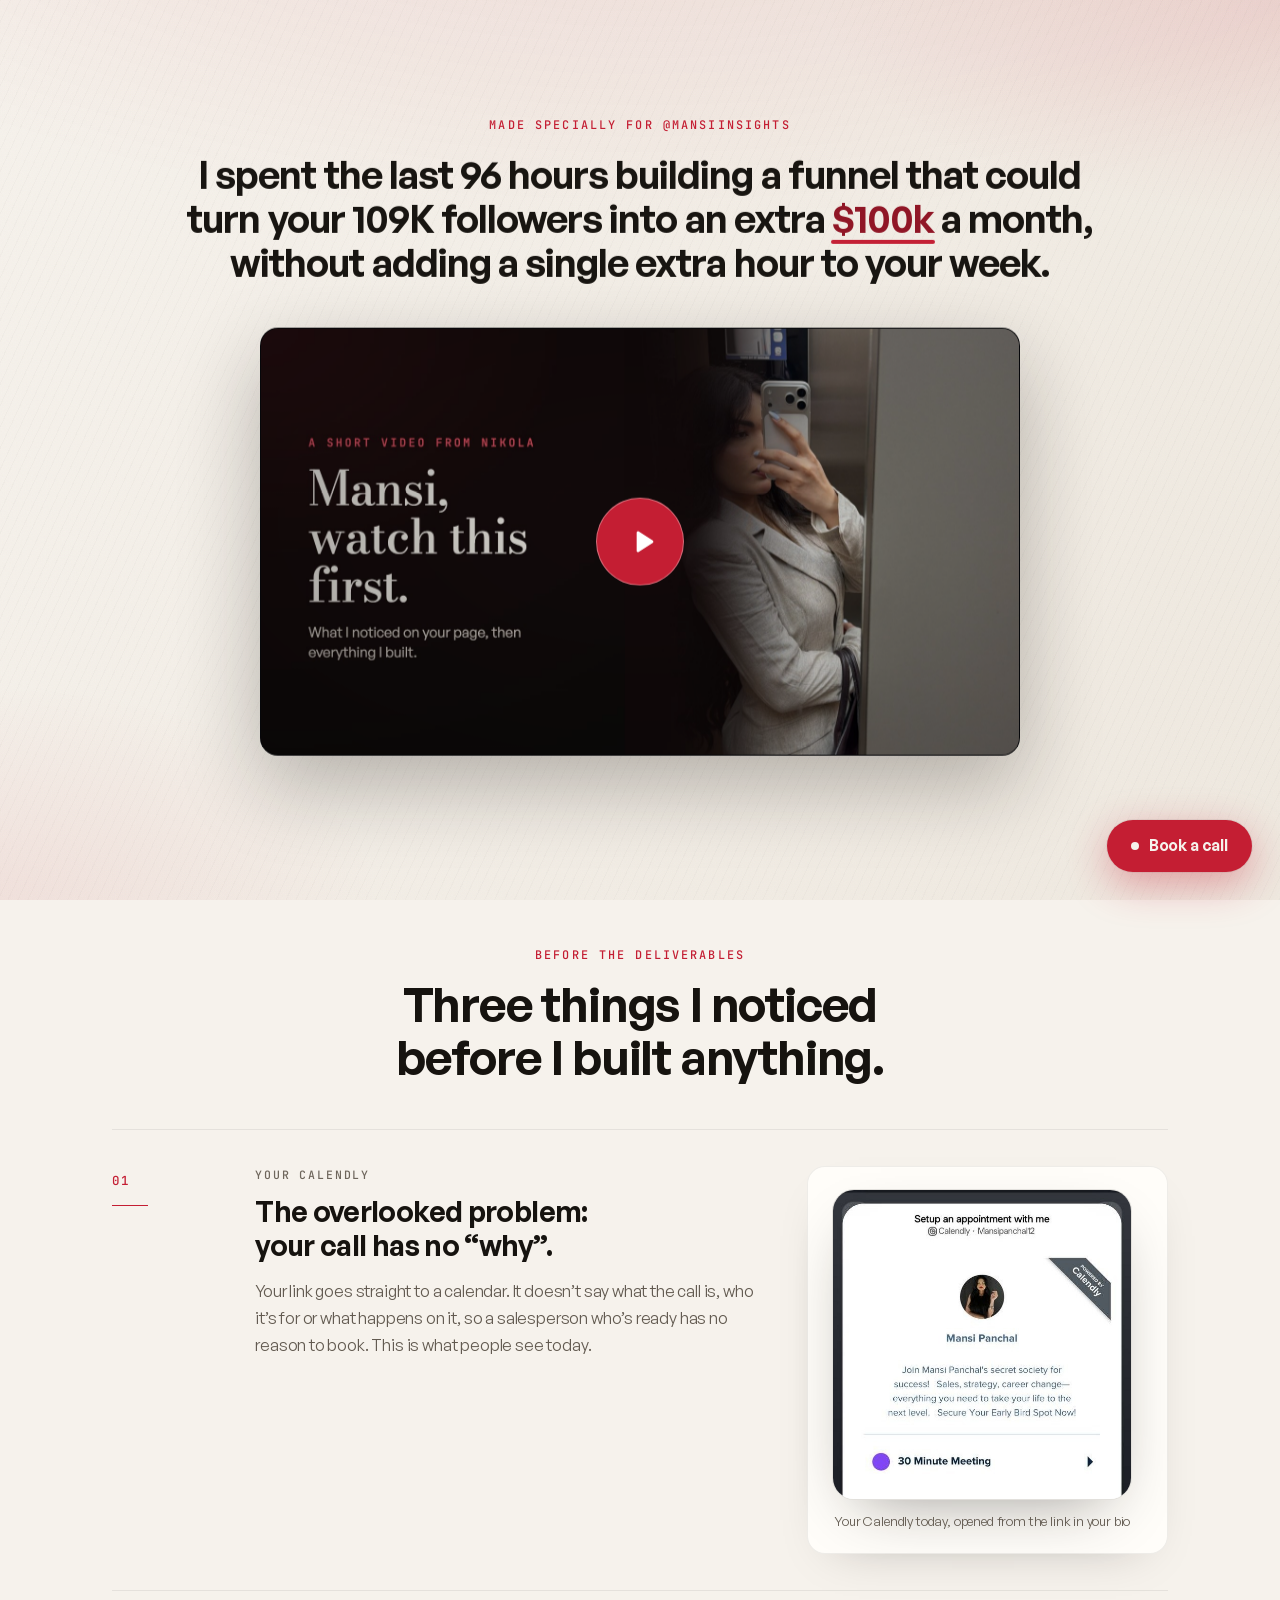
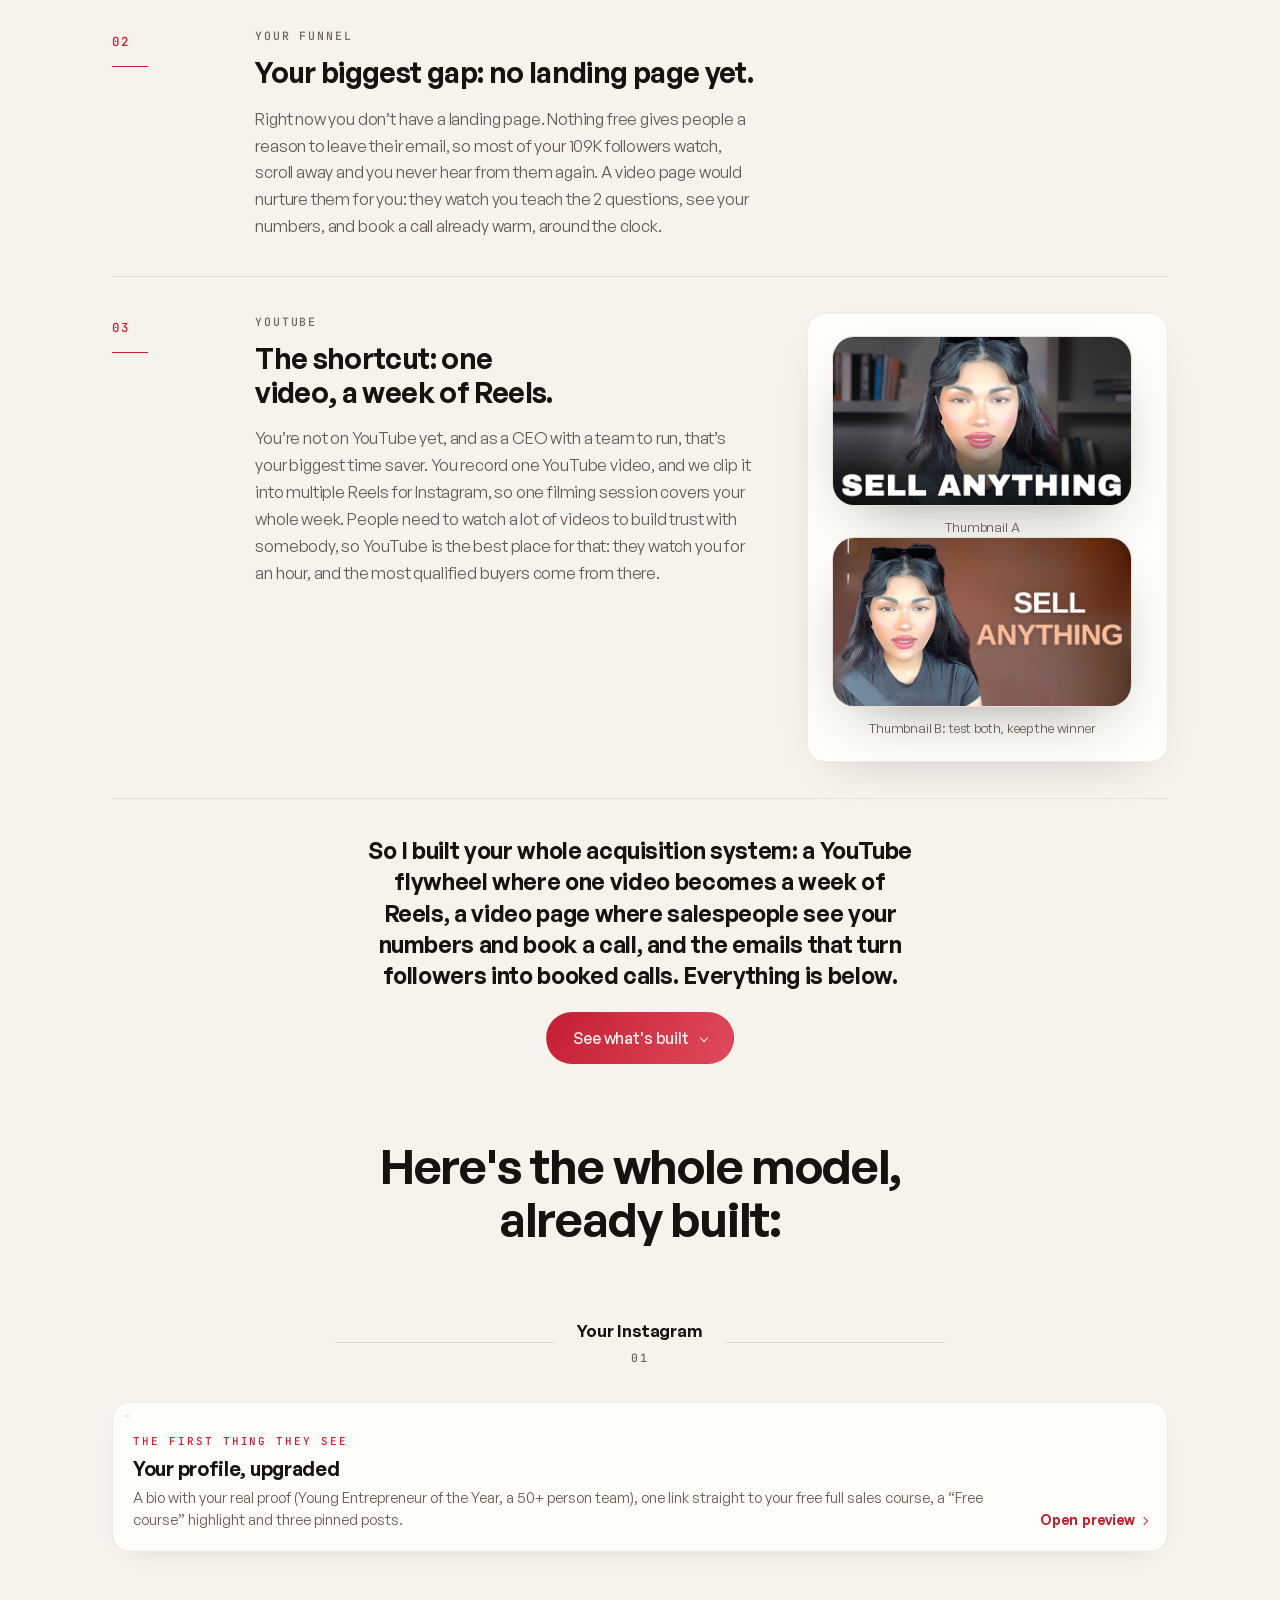
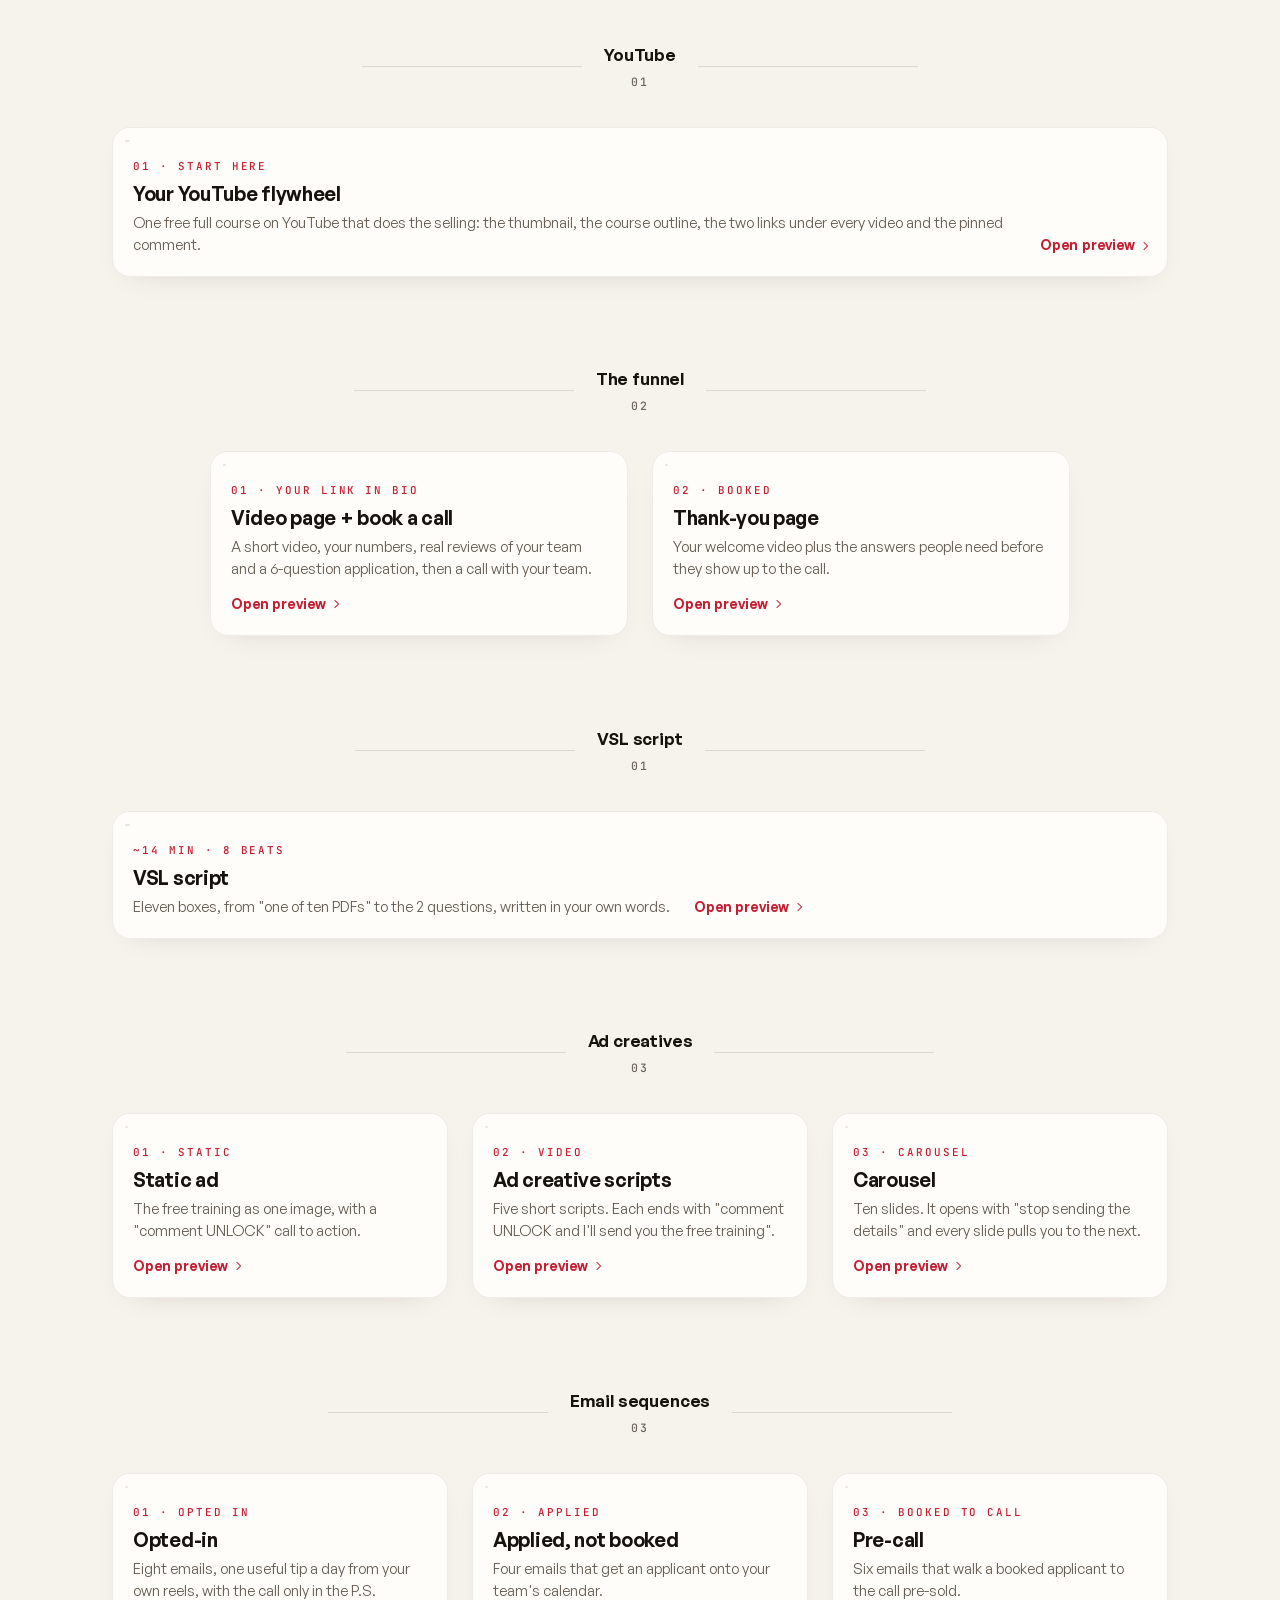
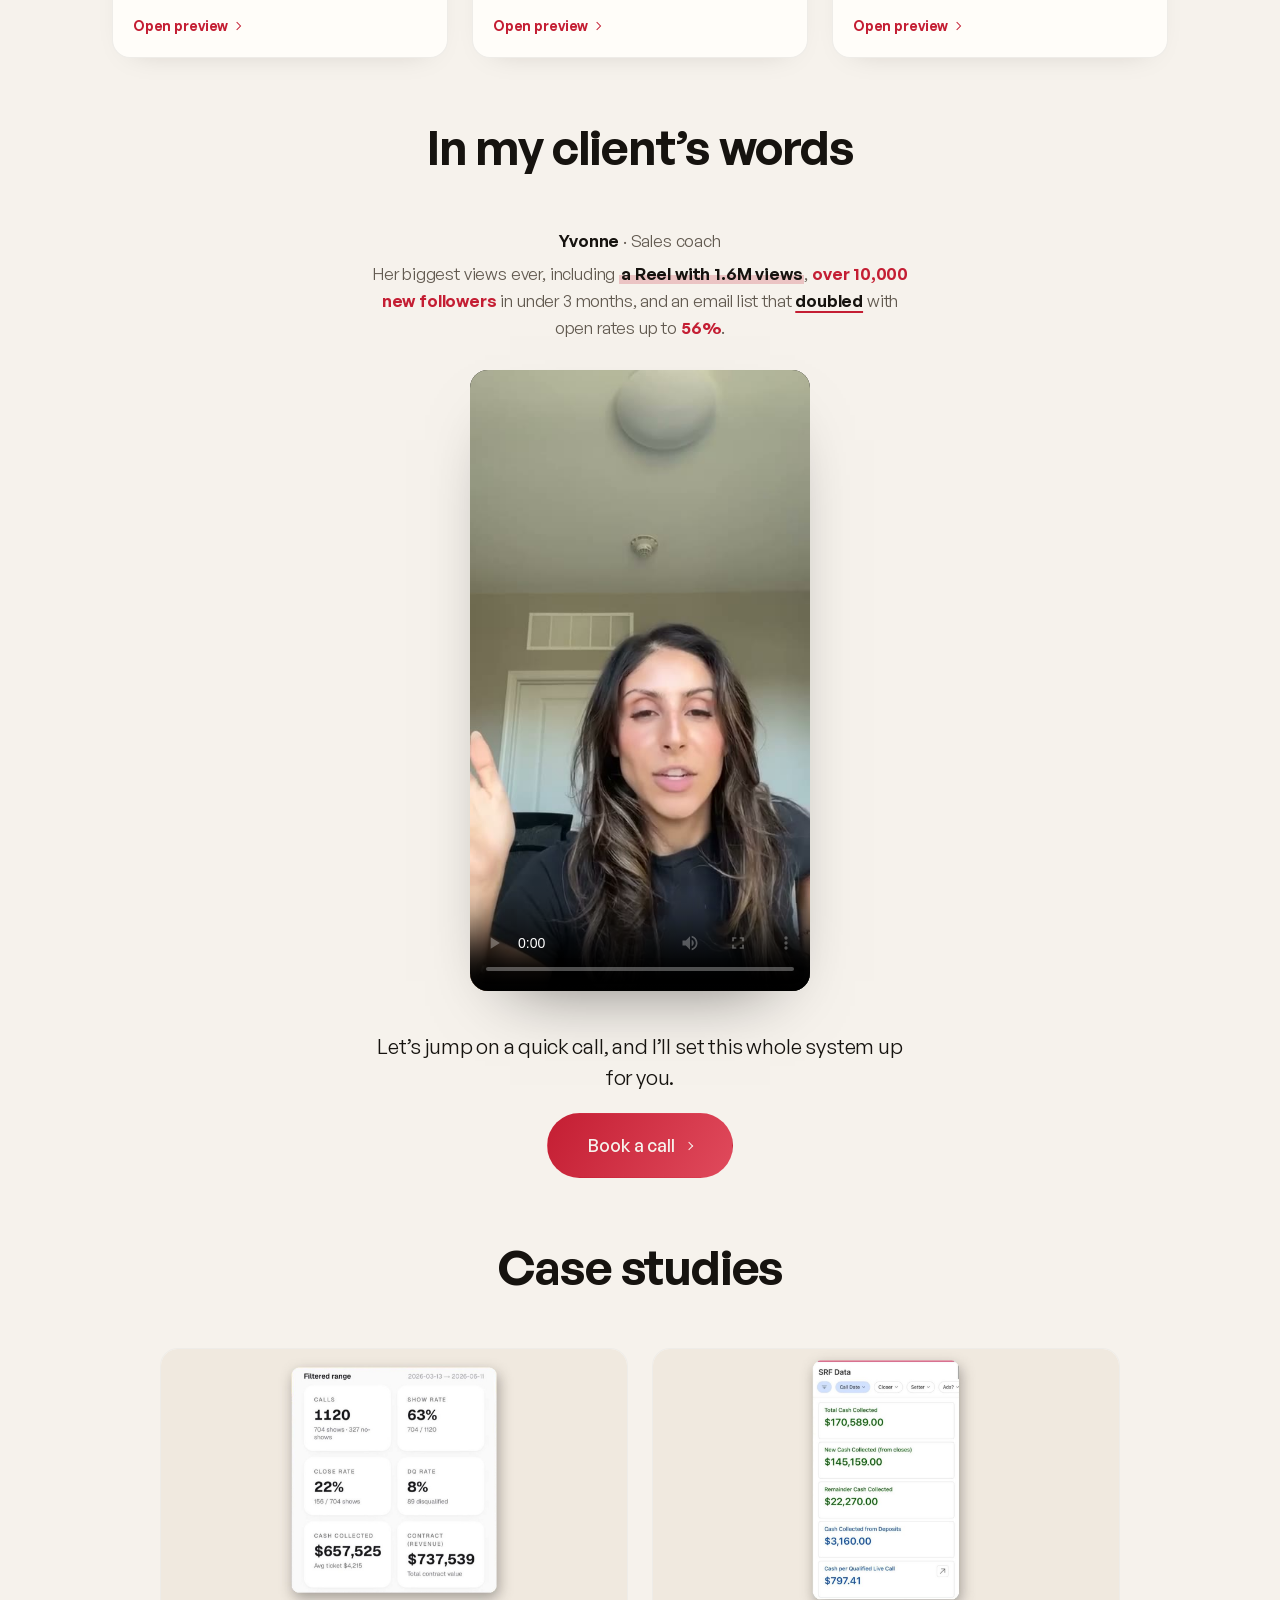
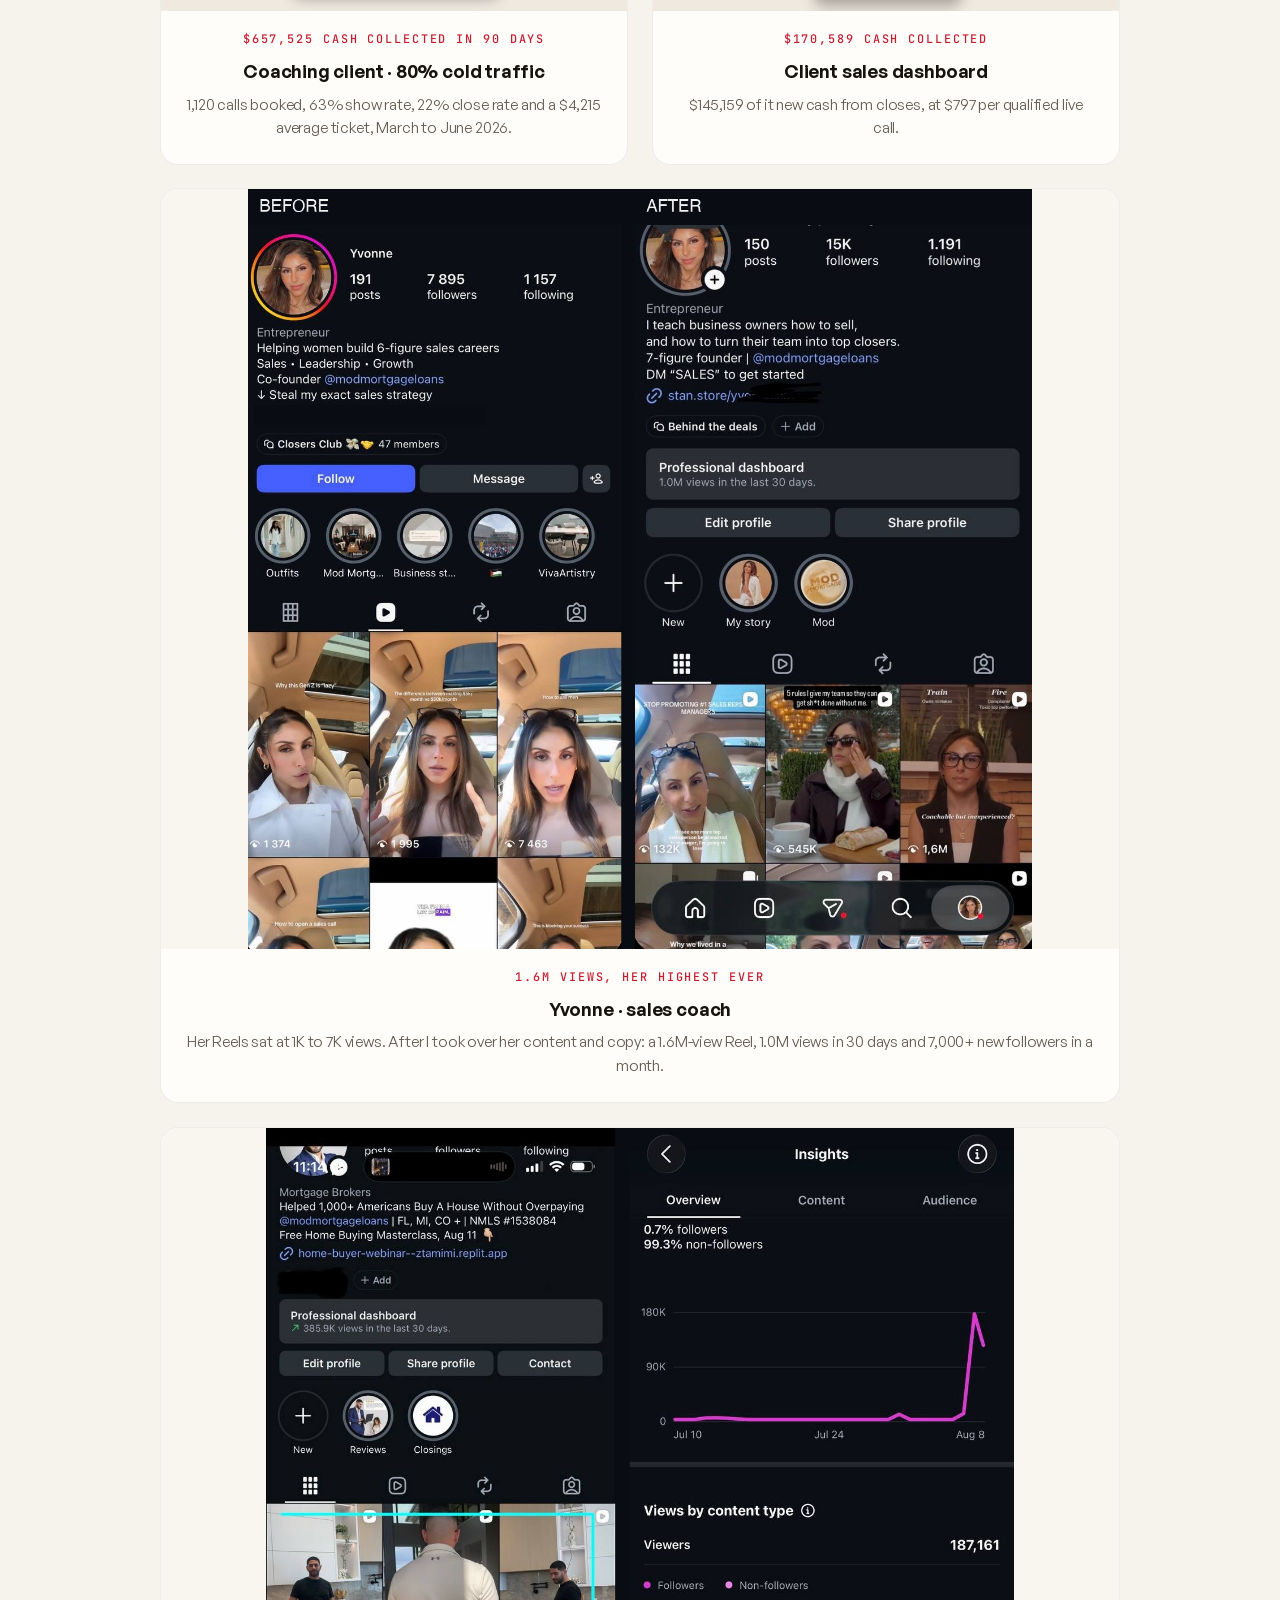
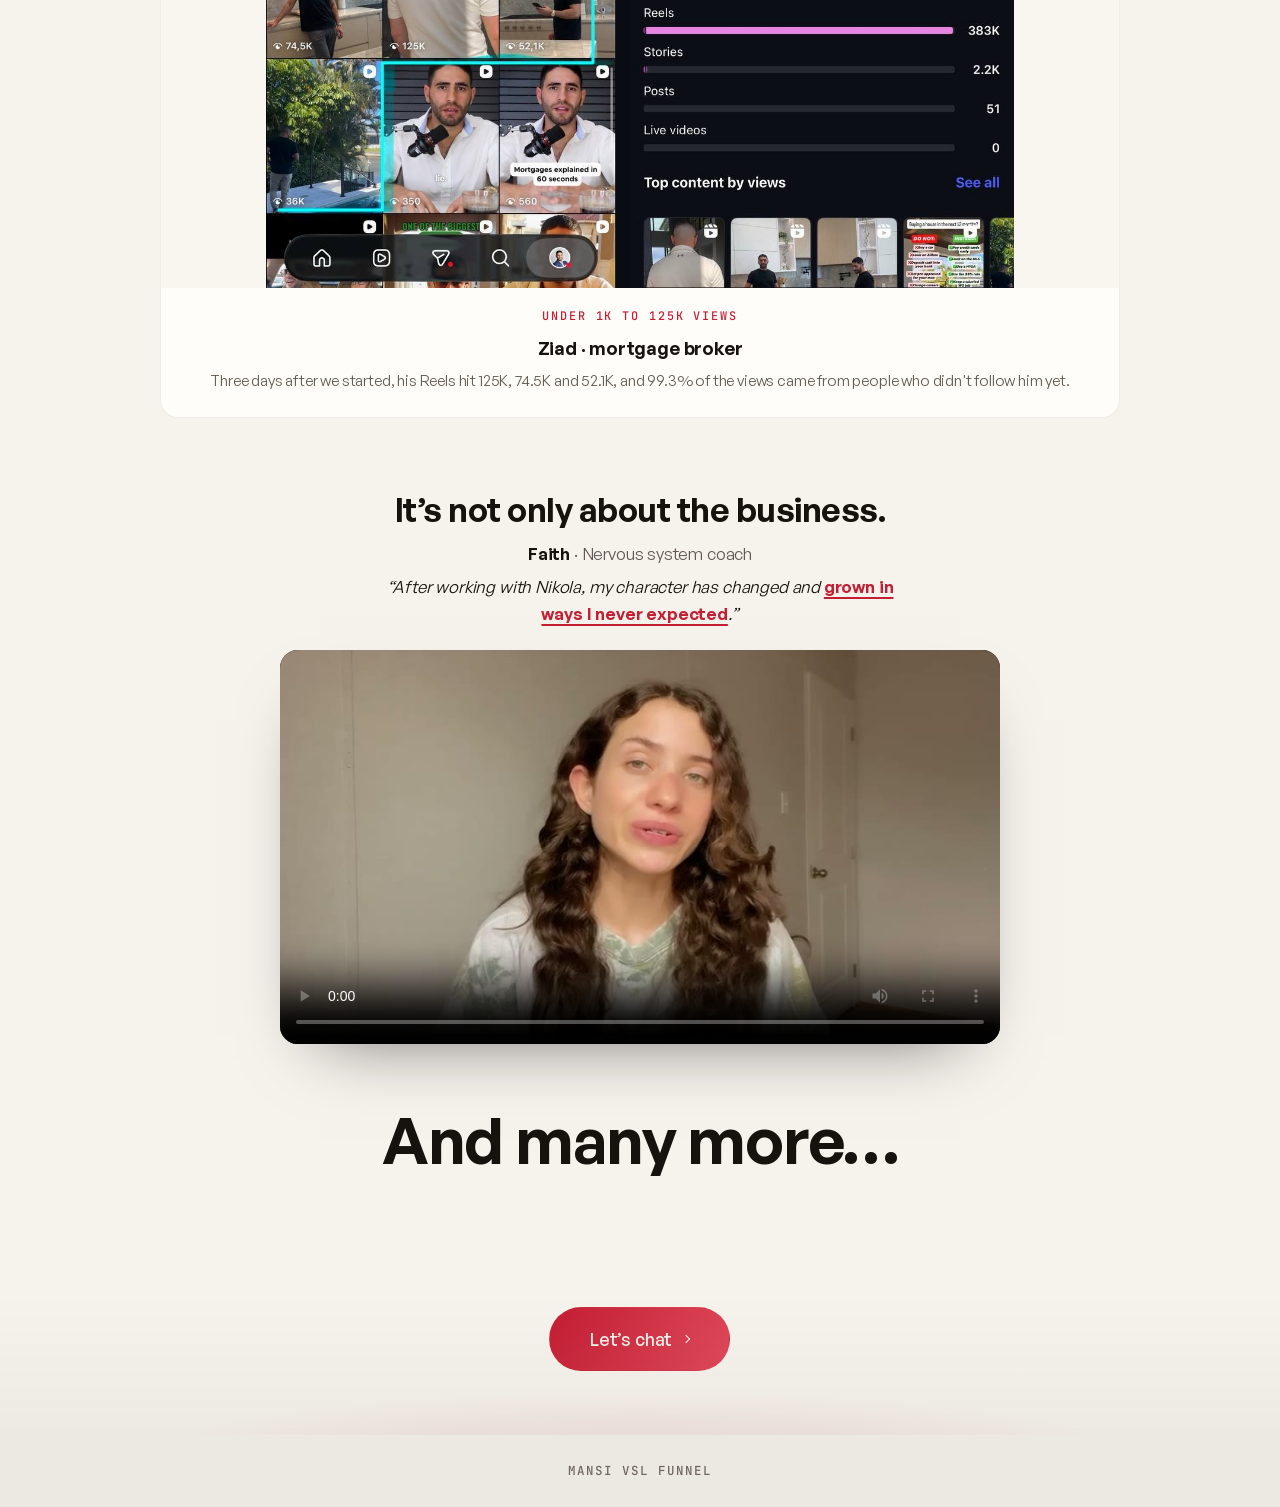
==== commit 26e0afec: "Landing and funnel pages use FounderX fonts: DM Sans + Roboto Co-Authored-By: Claude Opus 5.5 <norep" ====
--- a/index.html
+++ b/index.html
@@ -214,7 +214,7 @@
             <span class="group__rule"></span>
           </div>
           <div class="grid grid--2">
-            <button class="pcard reveal" data-title="Video page + book a call" data-embed="training/?v=1792920000">
+            <button class="pcard reveal" data-title="Video page + book a call" data-embed="training/?v=1792930000">
               <span class="thumb"><span class="thumb__bar"><i></i><i></i><i></i><span class="thumb__url">closingroom.ae/call</span></span><img class="thumb__img" src="assets/img/training-preview.jpg?v=3" alt="Video page preview" loading="lazy" /></span>
               <span class="pcard__body"><span><span class="pcard__kicker">01 · Your link in bio</span><span class="pcard__title">Video page + book a call</span><span class="pcard__desc">A short video, your numbers, real reviews of your team and a 6-question application, then a call with your team.</span></span><span class="pcard__link">Open preview <span class="arrow" aria-hidden="true"></span></span></span>
             </button>
